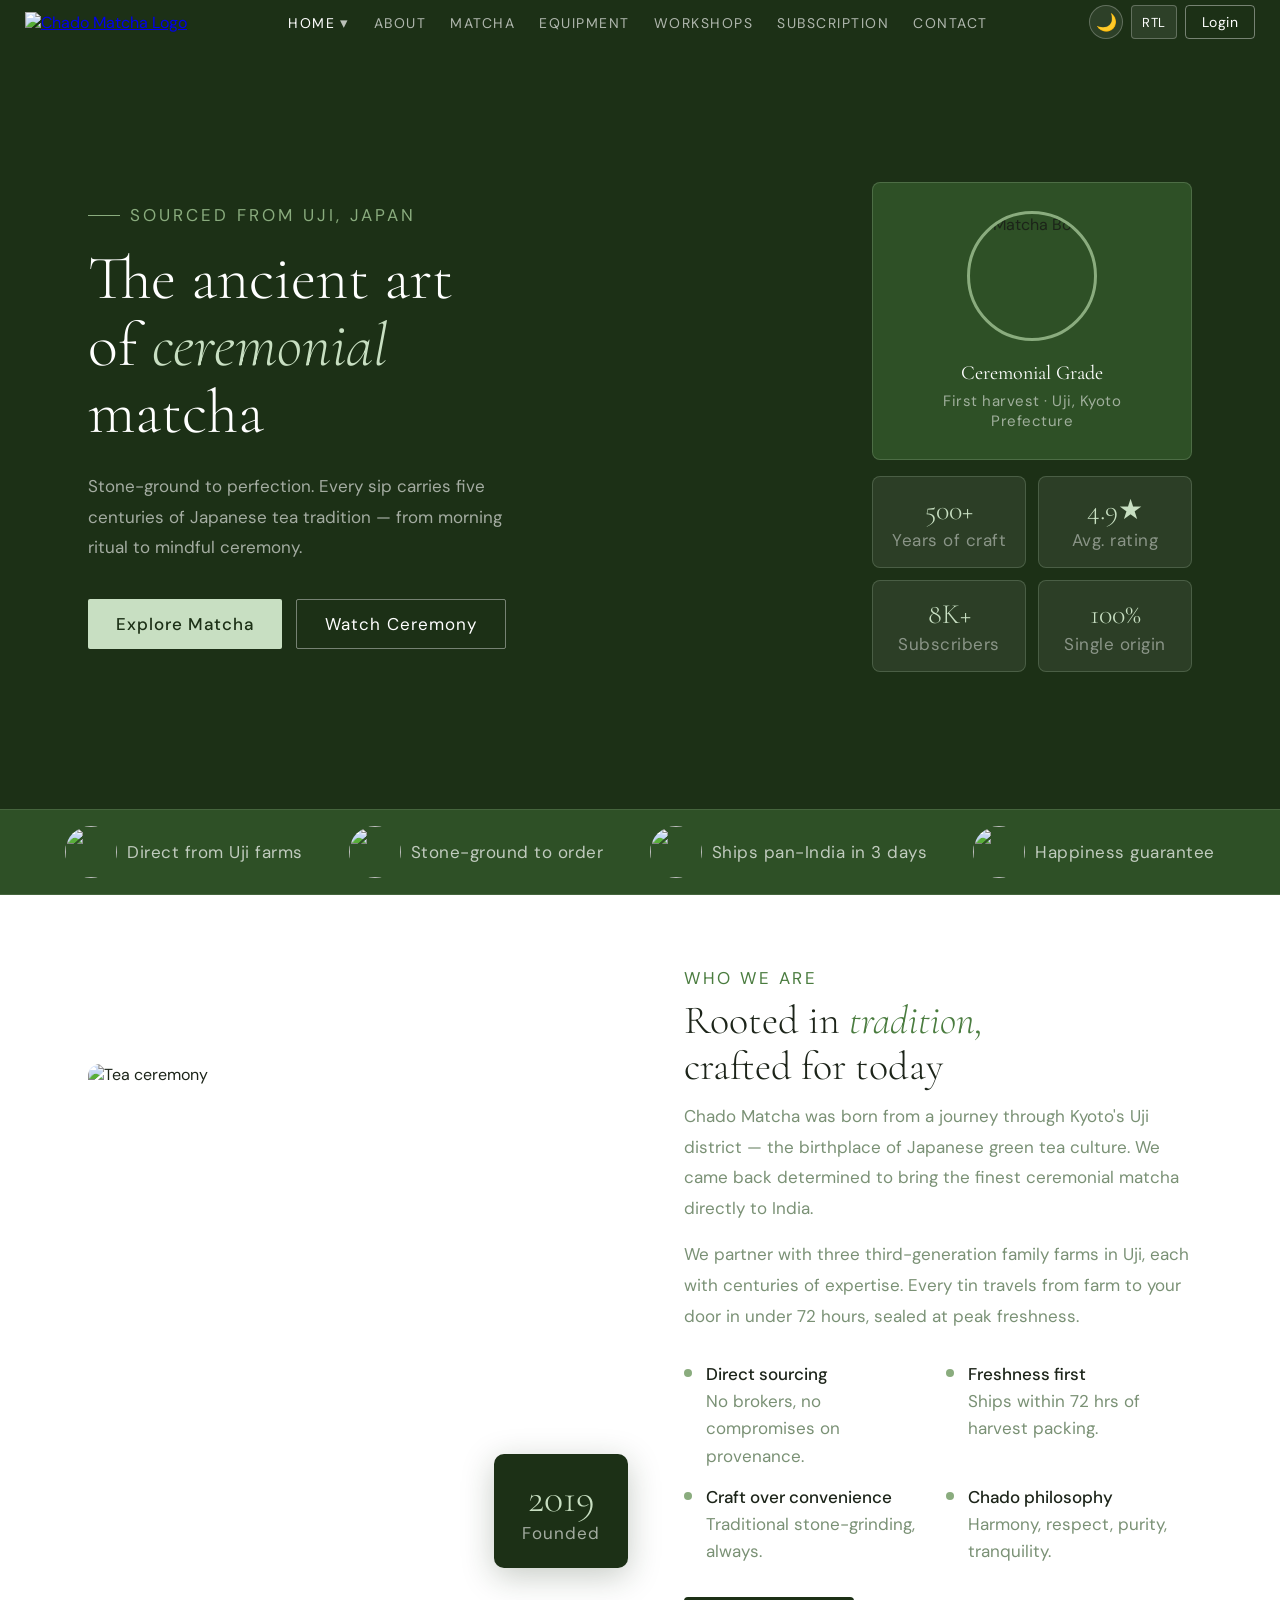
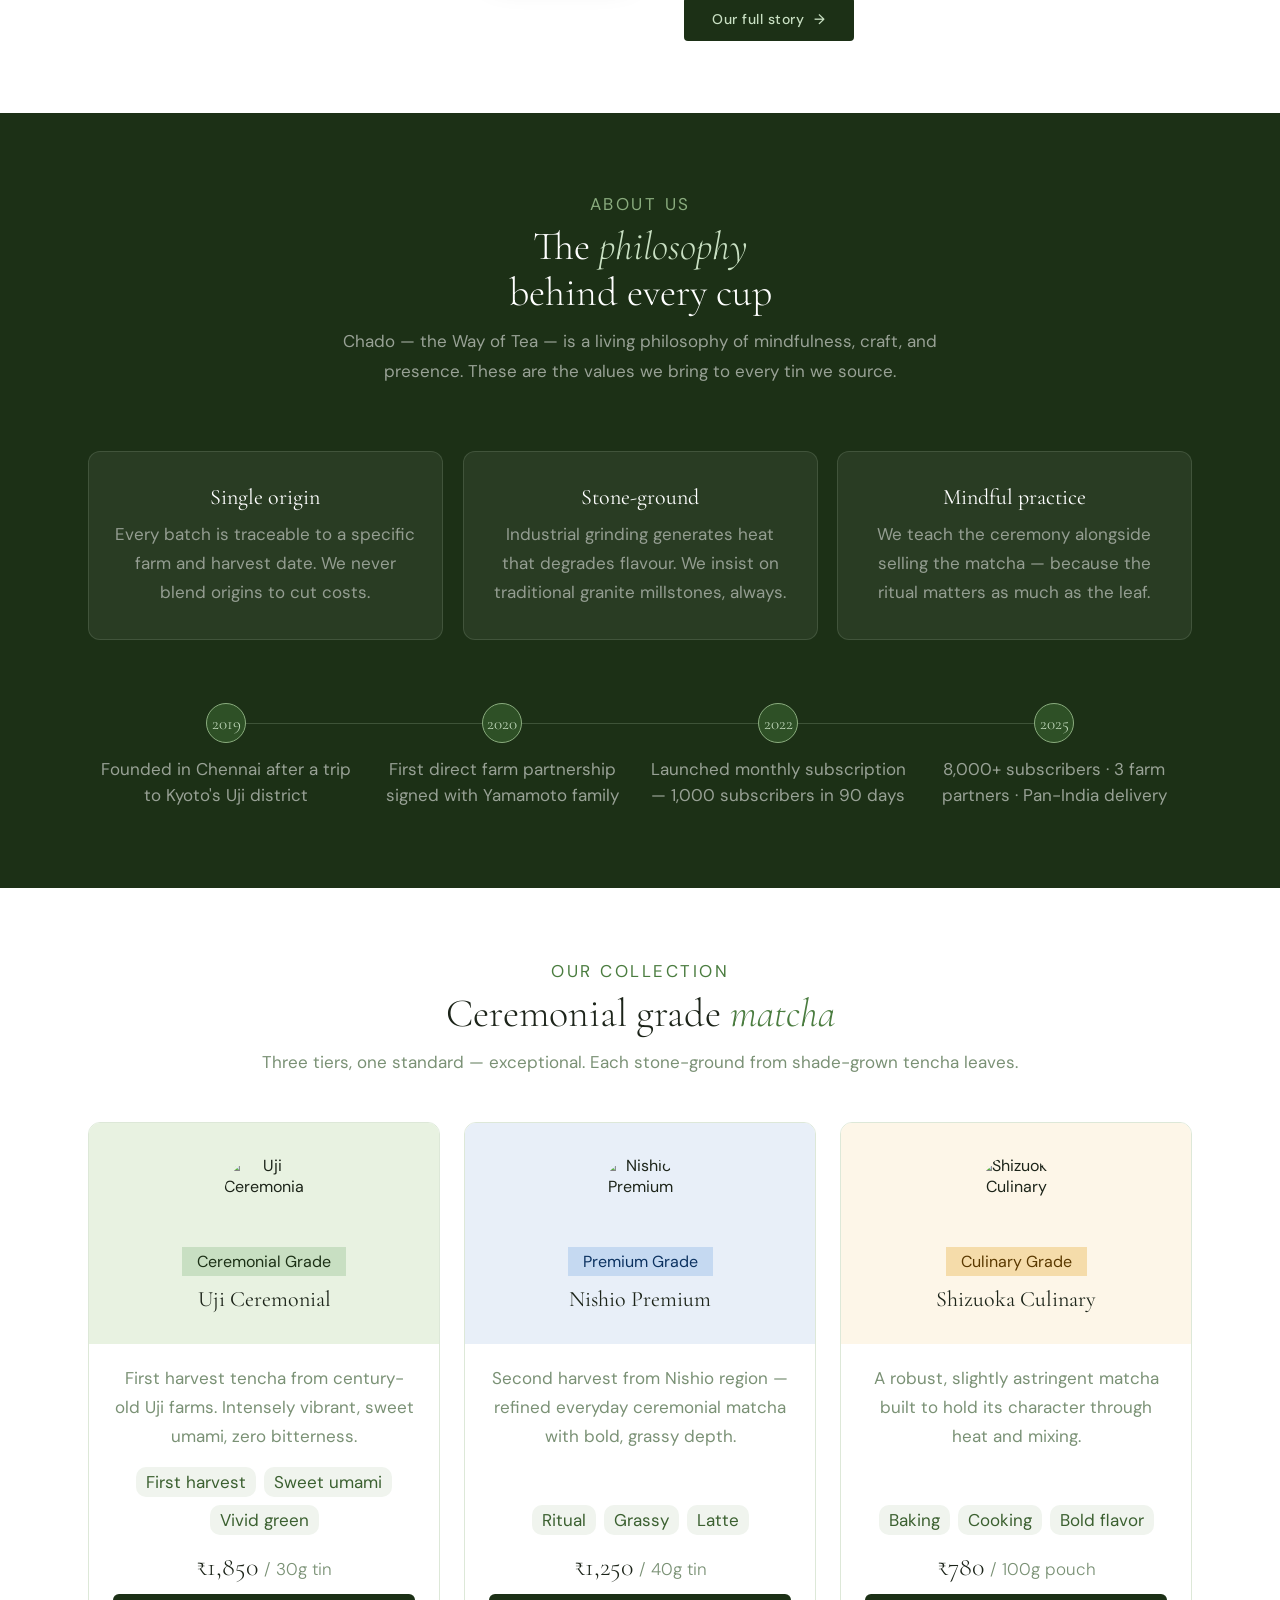
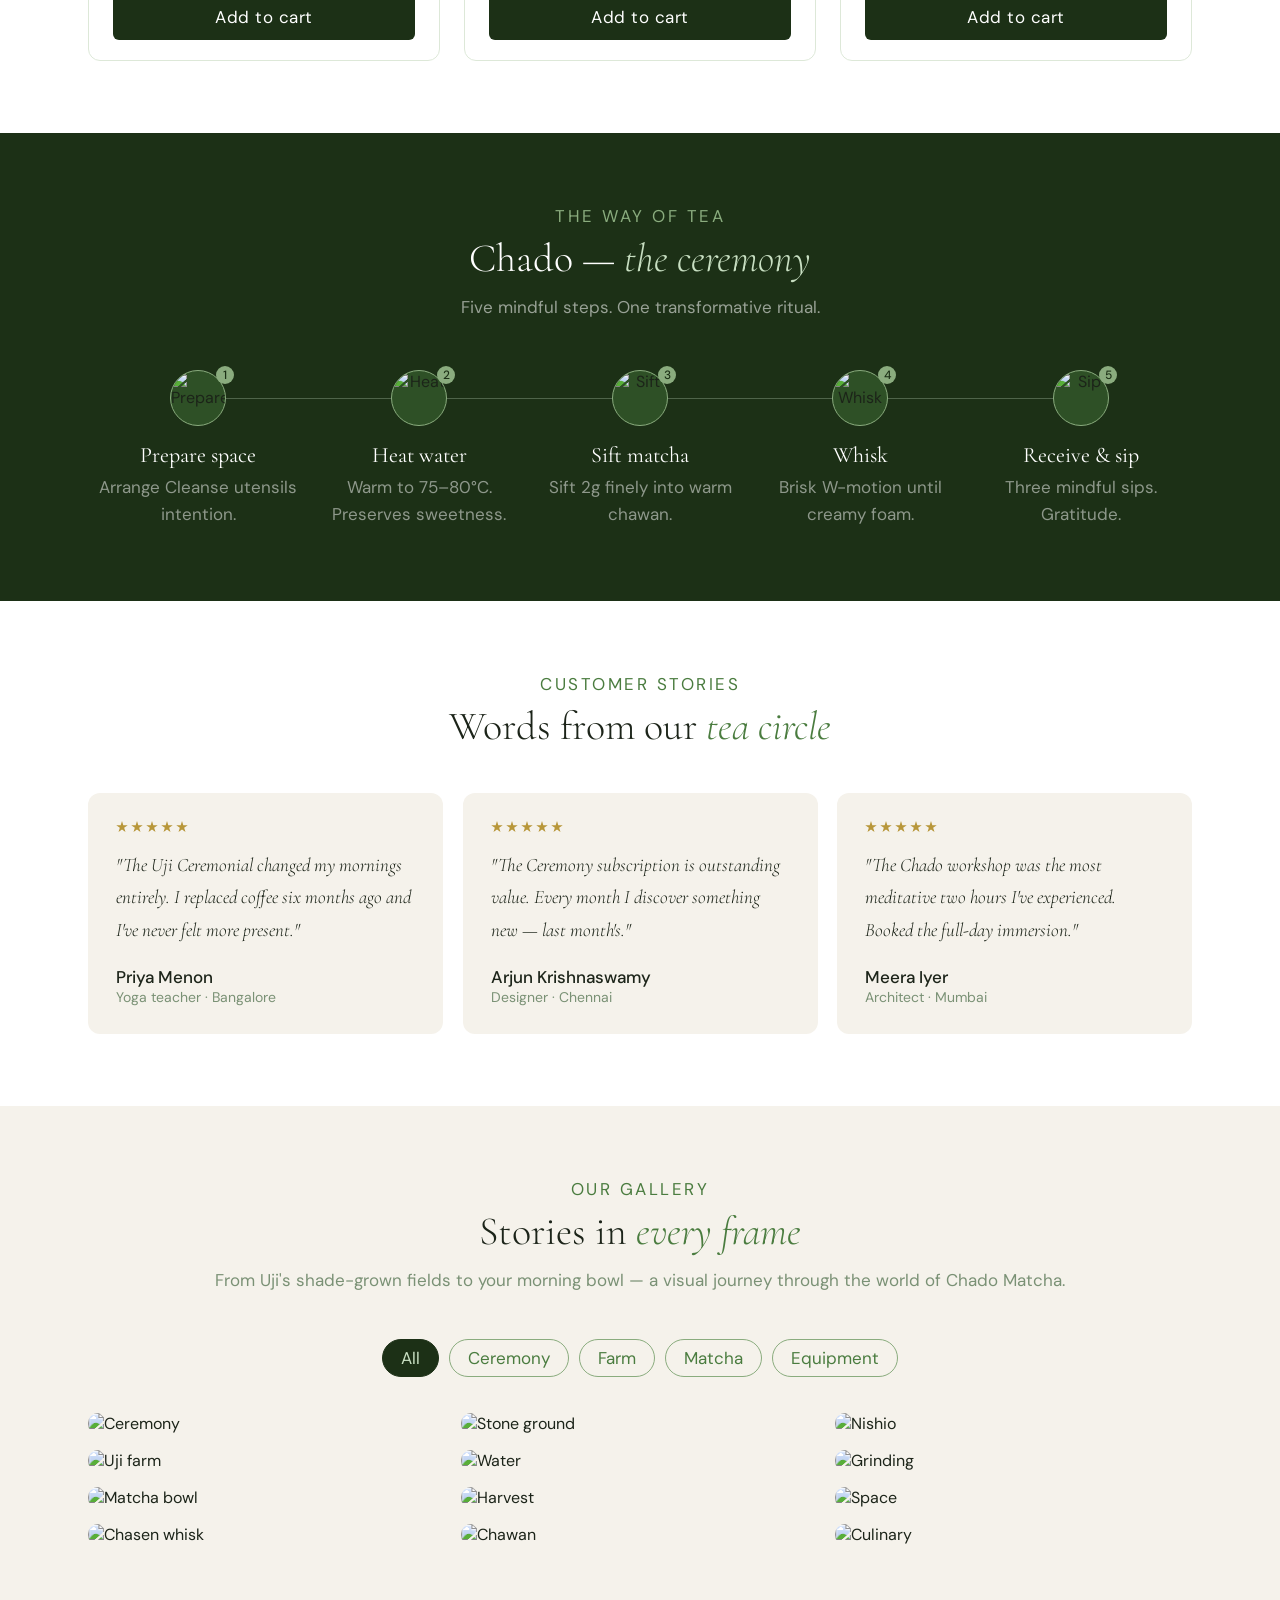
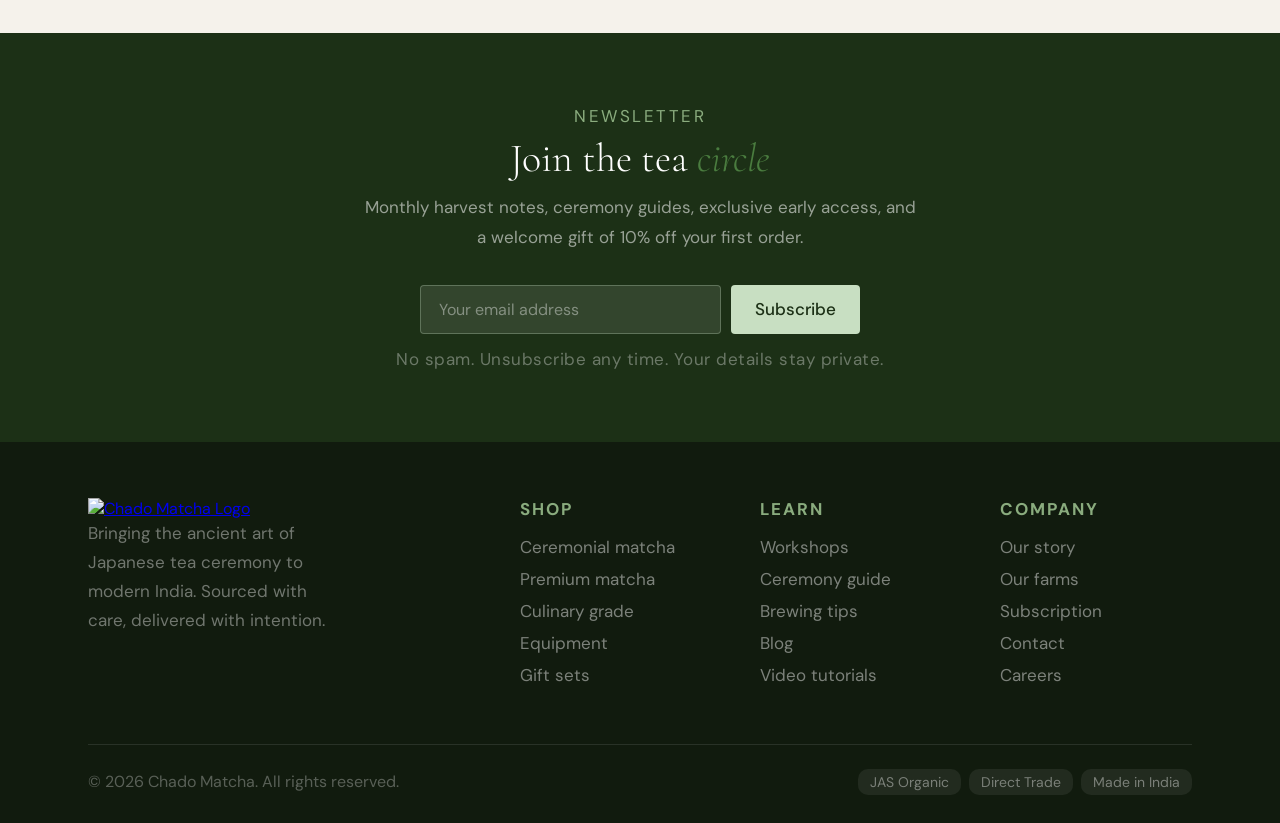
==== index.html @ 8ae1634b "Add files via upload" ====
<!DOCTYPE html>
<html lang="en" dir="ltr">
<head>
<meta charset="UTF-8"/>
<meta name="viewport" content="width=device-width, initial-scale=1.0"/>
<title>Home — Chado Matcha</title>
<link href="https://fonts.googleapis.com/css2?family=Cormorant+Garamond:ital,wght@0,300;0,400;0,600;1,300;1,400&family=DM+Sans:wght@300;400;500&display=swap" rel="stylesheet">
<script>(function(){var t=localStorage.getItem("chado-theme"),d=localStorage.getItem("chado-dir");if(t==="dark")document.documentElement.setAttribute("data-theme","dark");if(d==="rtl")document.documentElement.setAttribute("dir","rtl");})()</script>
<link rel="stylesheet" href="style.css">
<link rel="stylesheet" href="https://cdnjs.cloudflare.com/ajax/libs/bootstrap/5.3.3/css/bootstrap-grid.min.css">
<link href="https://cdn.jsdelivr.net/npm/bootstrap-icons@1.11.3/font/bootstrap-icons.css" rel="stylesheet">
</head>
<body>
<nav class="nav">
  <div class="nav-inner">
    <a href="index.html">
  <img src="images/chado-matcha-logo.png" alt="Chado Matcha Logo">
</a>
    <ul class="nav-links">
      <li class="has-dropdown"><a href="index.html" class='active'>Home</a>
        <ul class="dropdown">
          <li><a href="index.html">Home 1</a></li>
          <li><a href="home2.html">Home 2</a></li>
        </ul>
      </li>
      <li><a href="about.html" >About</a></li>
      <li><a href="matcha.html" >Matcha</a></li>
      <li><a href="equipment.html" >Equipment</a></li>
      <li><a href="workshops.html" >Workshops</a></li>
      <li><a href="subscription.html" >Subscription</a></li>
      <li><a href="contact.html" >Contact</a></li>
    </ul>
    <div class="nav-right">
      <button class="btn-theme" id="themeBtn" title="Dark mode">🌙</button>
      <button class="btn-rtl" id="rtlBtn">RTL</button>
      <button class="btn-login" id="loginBtnMobile"
  style="border-color:rgba(255,255,255,0.4);"
  onclick="window.location.href='login.html'">
  Login
</button>
      <button class="nav-hamburger" id="hamburgerBtn" aria-label="Menu">
        <span></span><span></span><span></span>
      </button>
    </div>
  </div>
  <div class="nav-mobile-menu" id="mobileMenu">
    <div class="mobile-parent" id="mobileHomeToggle">
      <a href="index.html" style="flex:1;">Home</a>
      <span class="mobile-arrow" id="mobileHomeArrow">▾</span>
    </div>
    <div class="mobile-dropdown" id="mobileHomeDropdown">
      <a href="index.html">Home 1</a>
      <a href="home2.html">Home 2</a>
    </div>
    <a href="about.html">About Us</a>
    <a href="matcha.html">Matcha</a>
    <a href="equipment.html">Equipment</a>
    <a href="workshops.html">Workshops</a>
    <a href="subscription.html">Subscription</a>
    <a href="contact.html">Contact Us</a>
    <div class="nav-mobile-btns">
      <button class="btn-theme" id="themeBtnMobile" style="width:38px;height:38px;font-size:16px;">🌙</button>
      <button class="btn-rtl" id="rtlBtnMobile">RTL</button>
      <button class="btn-login" id="loginBtnMobile"
  style="border-color:rgba(255,255,255,0.4);"
  onclick="window.location.href='login.html'">
  Login
</button>
    </div>
  </div>
</nav>
<section class="hero-bg">
  <div class="hero-inner">
    <div class="hero-left">
      <div class="hero-eyebrow">Sourced from Uji, Japan</div>
      <h1 class="hero-h1">The ancient art<br/>of <em>ceremonial</em><br/>matcha</h1>
      <p class="hero-p">Stone-ground to perfection. Every sip carries five centuries of Japanese tea tradition — from morning ritual to mindful ceremony.</p>
      <div class="hero-btns">
        <button class="btn-hero-primary">Explore Matcha</button>
        <button class="btn-hero-outline">Watch Ceremony</button>
      </div>
    </div>
    <div class="hero-right">
      <div class="hero-card-main">
        <img src="images/work16.webp" alt="Matcha Bowl" style="width:130px;height:130px;border-radius:50%;object-fit:cover;margin:0 auto 20px;border:3px solid #8aac7e;display:block;">
        <h3 style="font-family:'Cormorant Garamond',serif;font-size:20px;font-weight:400;color:#fff;margin-bottom:6px;">Ceremonial Grade</h3>
        <p style="font-size:15px;color:rgba(255,255,255,0.55);letter-spacing:0.5px;">First harvest · Uji, Kyoto Prefecture</p>
      </div>
      <div class="hero-stats">
        <div class="stat-pill"><div class="stat-num">500+</div><div class="stat-lbl">Years of craft</div></div>
        <div class="stat-pill"><div class="stat-num">4.9★</div><div class="stat-lbl">Avg. rating</div></div>
        <div class="stat-pill"><div class="stat-num">8K+</div><div class="stat-lbl">Subscribers</div></div>
        <div class="stat-pill"><div class="stat-num">100%</div><div class="stat-lbl">Single origin</div></div>
      </div>
    </div>
  </div>
</section>
<div class="trust-bar">
  <div class="trust-bar-inner">
    <div class="trust-item"><div class="trust-icon"><img src="images/product-1.jpg" alt=""/></div>Direct from Uji farms</div>
    <div class="trust-item"><div class="trust-icon"><img src="images/product-2.jpg" alt=""/></div>Stone-ground to order</div>
    <div class="trust-item"><div class="trust-icon"><img src="images/product-3.jpg" alt=""/></div>Ships pan-India in 3 days</div>
    <div class="trust-item"><div class="trust-icon"><img src="images/product-4.jpg" alt=""/></div>Happiness guarantee</div>
  </div>
</div>
<section class="sec who-bg">
  <div class="sec-inner">
    <div class="who-grid">
      <div class="who-img-wrap">
        <img class="who-img-main" src="images/sub1.webp" alt="Tea ceremony">
        <div class="who-img-badge">
          <div class="who-badge-num">2019</div>
          <div class="who-badge-lbl">Founded</div>
        </div>
      </div>
      <div class="who-content">
        <div class="sec-label">Who We Are</div>
        <div class="sec-title">Rooted in <em>tradition,</em><br/>crafted for today</div>
        <p class="who-desc">Chado Matcha was born from a journey through Kyoto's Uji district — the birthplace of Japanese green tea culture. We came back determined to bring the finest ceremonial matcha directly to India.</p>
        <p class="who-desc">We partner with three third-generation family farms in Uji, each with centuries of expertise. Every tin travels from farm to your door in under 72 hours, sealed at peak freshness.</p>
        <div class="who-pillars">
          <div class="pillar">
            <div class="pillar-dot"></div>
            <div><div class="pillar-title">Direct sourcing</div><div class="pillar-text">No brokers, no compromises on provenance.</div></div>
          </div>
          <div class="pillar">
            <div class="pillar-dot"></div>
            <div><div class="pillar-title">Freshness first</div><div class="pillar-text">Ships within 72 hrs of harvest packing.</div></div>
          </div>
          <div class="pillar">
            <div class="pillar-dot"></div>
            <div><div class="pillar-title">Craft over convenience</div><div class="pillar-text">Traditional stone-grinding, always.</div></div>
          </div>
          <div class="pillar">
            <div class="pillar-dot"></div>
            <div><div class="pillar-title">Chado philosophy</div><div class="pillar-text">Harmony, respect, purity, tranquility.</div></div>
          </div>
        </div>
        <a href="about.html" class="who-cta">Our full story <span>→</span></a>
      </div>
    </div>
  </div>
</section>

<!-- ── ABOUT US ── -->
<section class="about-us-bg">
  <div class="sec-inner">
    <div class="about-us-top anim-fade anim">
      <div class="sec-label">About Us</div>
      <div class="sec-title">The <em>philosophy</em><br/>behind every cup</div>
      <p class="about-us-sub">Chado — the Way of Tea — is a living philosophy of mindfulness, craft, and presence. These are the values we bring to every tin we source.</p>
    </div>
    <div class="about-us-cards">
      <div class="about-us-card anim">
        <div class="about-us-card-title">Single origin</div>
        <p class="about-us-card-text">Every batch is traceable to a specific farm and harvest date. We never blend origins to cut costs.</p>
      </div>
      <div class="about-us-card anim">
        <div class="about-us-card-title">Stone-ground</div>
        <p class="about-us-card-text">Industrial grinding generates heat that degrades flavour. We insist on traditional granite millstones, always.</p>
      </div>
      <div class="about-us-card anim">
        <div class="about-us-card-title">Mindful practice</div>
        <p class="about-us-card-text">We teach the ceremony alongside selling the matcha — because the ritual matters as much as the leaf.</p>
      </div>
    </div>
    <div class="about-us-timeline">
      <div class="tl-line"></div>
      <div class="tl-item anim">
        <div class="tl-dot"><div class="tl-year">2019</div></div>
        <div class="tl-event">Founded in Chennai after a trip to Kyoto's Uji district</div>
      </div>
      <div class="tl-item anim">
        <div class="tl-dot"><div class="tl-year">2020</div></div>
        <div class="tl-event">First direct farm partnership signed with Yamamoto family</div>
      </div>
      <div class="tl-item anim">
        <div class="tl-dot"><div class="tl-year">2022</div></div>
        <div class="tl-event">Launched monthly subscription — 1,000 subscribers in 90 days</div>
      </div>
      <div class="tl-item anim">
        <div class="tl-dot"><div class="tl-year">2025</div></div>
        <div class="tl-event">8,000+ subscribers · 3 farm partners · Pan-India delivery</div>
      </div>
    </div>
  </div>
</section>
<section class="sec grades-bg">
  <div class="sec-inner">
    <div class="sec-header anim-fade anim"><div class="sec-label">Our Collection</div><div class="sec-title">Ceremonial grade <em>matcha</em></div><p class="sec-sub">Three tiers, one standard — exceptional. Each stone-ground from shade-grown tencha leaves.</p></div>
    <div class="grades-grid">
      <div class="grade-card anim"><div class="grade-top ceremonial"><img src="images/grade1.jpg" class="grade-icon-img" alt="Uji Ceremonial"><div class="grade-badge badge-cer">Ceremonial Grade</div><div class="grade-name">Uji Ceremonial</div></div><div class="grade-body"><p class="grade-desc">First harvest tencha from century-old Uji farms. Intensely vibrant, sweet umami, zero bitterness.</p><div class="grade-tags"><span class="tag">First harvest</span><span class="tag">Sweet umami</span><span class="tag">Vivid green</span></div><div class="grade-price">₹1,850 <span>/ 30g tin</span></div><button class="btn-add">Add to cart</button></div></div>
      <div class="grade-card anim"><div class="grade-top premium"><img src="images/grade2.jpg" class="grade-icon-img" alt="Nishio Premium"><div class="grade-badge badge-pre">Premium Grade</div><div class="grade-name">Nishio Premium</div></div><div class="grade-body"><p class="grade-desc">Second harvest from Nishio region — refined everyday ceremonial matcha with bold, grassy depth.</p><div class="grade-tags"><span class="tag">Ritual</span><span class="tag">Grassy</span><span class="tag">Latte</span></div><div class="grade-price">₹1,250 <span>/ 40g tin</span></div><button class="btn-add">Add to cart</button></div></div>
      <div class="grade-card anim"><div class="grade-top culinary"><img src="images/grade3.jpg" class="grade-icon-img" alt="Shizuoka Culinary"><div class="grade-badge badge-cul">Culinary Grade</div><div class="grade-name">Shizuoka Culinary</div></div><div class="grade-body"><p class="grade-desc">A robust, slightly astringent matcha built to hold its character through heat and mixing.</p><div class="grade-tags"><span class="tag">Baking</span><span class="tag">Cooking</span><span class="tag">Bold flavor</span></div><div class="grade-price">₹780 <span>/ 100g pouch</span></div><button class="btn-add">Add to cart</button></div></div>
    </div>
  </div>
</section>
<section class="sec ceremony-bg">
  <div class="sec-inner">
    <div class="sec-header center anim-fade anim"><div class="sec-label">The Way of Tea</div><div class="sec-title" style="color:#fff;text-align:center;">Chado — <em style="color:#c8dfc2;">the ceremony</em></div><p class="sec-sub" style="margin:0 auto;color:rgba(255,255,255,0.55);text-align:center;">Five mindful steps. One transformative ritual.</p></div>
    <div class="steps-row">
      <div class="step-connector"></div>
      <div class="step anim"><div style="position:relative;"><div class="step-circle"><img src="images/work1.webp" alt="Prepare"></div><div class="step-num-badge">1</div></div><div class="step-title">Prepare space</div><p class="step-text">Arrange Cleanse utensils intention.</p></div>
      <div class="step anim"><div style="position:relative;"><div class="step-circle"><img src="images/work13.webp" alt="Heat"></div><div class="step-num-badge">2</div></div><div class="step-title">Heat water</div><p class="step-text">Warm to 75–80°C. Preserves sweetness.</p></div>
      <div class="step anim"><div style="position:relative;"><div class="step-circle"><img src="images/work14.webp" alt="Sift"></div><div class="step-num-badge">3</div></div><div class="step-title">Sift matcha</div><p class="step-text">Sift 2g finely into warm chawan.</p></div>
      <div class="step anim"><div style="position:relative;"><div class="step-circle"><img src="images/work15.webp" alt="Whisk"></div><div class="step-num-badge">4</div></div><div class="step-title">Whisk</div><p class="step-text">Brisk W-motion until creamy foam.</p></div>
      <div class="step anim"><div style="position:relative;"><div class="step-circle"><img src="images/work16.webp" alt="Sip"></div><div class="step-num-badge">5</div></div><div class="step-title">Receive &amp; sip</div><p class="step-text">Three mindful sips. Gratitude.</p></div>
    </div>
  </div>
</section>
<section class="sec testimonials-bg">
  <div class="sec-inner">
    <div class="sec-header center anim-fade anim"><div class="sec-label">Customer Stories</div><div class="sec-title" style="text-align:center;">Words from our <em>tea circle</em></div></div>
    <div class="testi-grid">
      <div class="testi-card anim"><div class="testi-stars"><div class="star"></div><div class="star"></div><div class="star"></div><div class="star"></div><div class="star"></div></div><p class="testi-text">"The Uji Ceremonial changed my mornings entirely. I replaced coffee six months ago and I've never felt more present."</p><div class="testi-author"><div><div class="testi-name">Priya Menon</div><div class="testi-loc">Yoga teacher · Bangalore</div></div></div></div>
      <div class="testi-card anim"><div class="testi-stars"><div class="star"></div><div class="star"></div><div class="star"></div><div class="star"></div><div class="star"></div></div><p class="testi-text">"The Ceremony subscription is outstanding value. Every month I discover something new — last month's."</p><div class="testi-author"><div><div class="testi-name">Arjun Krishnaswamy</div><div class="testi-loc">Designer · Chennai</div></div></div></div>
      <div class="testi-card anim"><div class="testi-stars"><div class="star"></div><div class="star"></div><div class="star"></div><div class="star"></div><div class="star"></div></div><p class="testi-text">"The Chado workshop was the most meditative two hours I've experienced. Booked the full-day immersion."</p><div class="testi-author"><div><div class="testi-name">Meera Iyer</div><div class="testi-loc">Architect · Mumbai</div></div></div></div>
    </div>
  </div>
</section>
<section class="gallery-section sec">
  <div class="sec-inner">
    <div class="sec-header anim-fade anim">
      <div class="sec-label">Our Gallery</div>
      <div class="sec-title">Stories in <em>every frame</em></div>
      <p class="sec-sub">From Uji's shade-grown fields to your morning bowl — a visual journey through the world of Chado Matcha.</p>
    </div>
    <div class="g-filter">
      <button class="g-btn active" data-filter="all">All</button>
      <button class="g-btn" data-filter="ceremony">Ceremony</button>
      <button class="g-btn" data-filter="farm">Farm</button>
      <button class="g-btn" data-filter="matcha">Matcha</button>
      <button class="g-btn" data-filter="equipment">Equipment</button>
    </div>
    <div class="masonry" id="masonryGrid">
      <div class="masonry-item anim" data-cat="ceremony" data-title="Morning ritual in Kyoto">
        <img src="images/grade2.jpg" alt="Ceremony">
        <div class="masonry-overlay"><div class="overlay-text"><div class="overlay-cat">Ceremony</div><div class="overlay-title">Morning ritual in Kyoto</div></div></div>
      </div>
      <div class="masonry-item anim" data-cat="farm" data-title="Shade-grown fields, Uji">
        <img src="images/grade1.jpg" alt="Uji farm">
        <div class="masonry-overlay"><div class="overlay-text"><div class="overlay-cat">Farm</div><div class="overlay-title">Shade-grown fields, Uji</div></div></div>
      </div>
      <div class="masonry-item anim" data-cat="matcha" data-title="First harvest ceremonial bowl">
        <img src="images/gallery1.webp" alt="Matcha bowl">
        <div class="masonry-overlay"><div class="overlay-text"><div class="overlay-cat">Matcha</div><div class="overlay-title">First harvest ceremonial bowl</div></div></div>
      </div>
      <div class="masonry-item anim" data-cat="equipment" data-title="100-prong chasen whisk">
        <img src="images/gallery20.webp" alt="Chasen whisk">
        <div class="masonry-overlay"><div class="overlay-text"><div class="overlay-cat">Equipment</div><div class="overlay-title">100-prong chasen whisk</div></div></div>
      </div>
      <div class="masonry-item anim" data-cat="matcha" data-title="Stone-ground tencha leaves">
        <img src="images/gallery19.webp" alt="Stone ground">
        <div class="masonry-overlay"><div class="overlay-text"><div class="overlay-cat">Matcha</div><div class="overlay-title">Stone-ground tencha leaves</div></div></div>
      </div>
      <div class="masonry-item anim" data-cat="ceremony" data-title="The act of preparing water">
        <img src="images/gallery18.webp" alt="Water">
        <div class="masonry-overlay"><div class="overlay-text"><div class="overlay-cat">Ceremony</div><div class="overlay-title">The act of preparing water</div></div></div>
      </div>
      <div class="masonry-item anim" data-cat="farm" data-title="Tea harvest, spring 2025">
        <img src="images/gallery17.webp" alt="Harvest">
        <div class="masonry-overlay"><div class="overlay-text"><div class="overlay-cat">Farm</div><div class="overlay-title">Tea harvest, spring 2025</div></div></div>
      </div>
      <div class="masonry-item anim" data-cat="equipment" data-title="Shigaraki chawan bowl">
        <img src="images/gallery16.webp" alt="Chawan">
        <div class="masonry-overlay"><div class="overlay-text"><div class="overlay-cat">Equipment</div><div class="overlay-title">Shigaraki chawan bowl</div></div></div>
      </div>
      <div class="masonry-item anim" data-cat="matcha" data-title="Nishio premium grade">
        <img src="images/gallery15.webp" alt="Nishio">
        <div class="masonry-overlay"><div class="overlay-text"><div class="overlay-cat">Matcha</div><div class="overlay-title">Nishio premium grade</div></div></div>
      </div>
      <div class="masonry-item anim" data-cat="farm" data-title="Stone grinding the harvest">
        <img src="images/gallery14.webp" alt="Grinding">
        <div class="masonry-overlay"><div class="overlay-text"><div class="overlay-cat">Farm</div><div class="overlay-title">Stone grinding the harvest</div></div></div>
      </div>
      <div class="masonry-item anim" data-cat="ceremony" data-title="Preparing the space">
        <img src="images/gallery13.webp" alt="Space">
        <div class="masonry-overlay"><div class="overlay-text"><div class="overlay-cat">Ceremony</div><div class="overlay-title">Preparing the space</div></div></div>
      </div>
      <div class="masonry-item anim" data-cat="matcha" data-title="Culinary grade for baking">
        <img src="images/gallery12.webp" alt="Culinary">
        <div class="masonry-overlay"><div class="overlay-text"><div class="overlay-cat">Matcha</div><div class="overlay-title">Culinary grade for baking</div></div></div>
      </div>
    </div>
  </div>
</section>

<!-- Lightbox -->
<div class="lightbox" id="lightbox">
  <div class="lb-inner">
    <button class="lb-nav lb-prev" id="lbPrev">&#8592;</button>
    <img class="lb-img" id="lbImg" src="" alt="">
    <div class="lb-info">
      <div><div class="lb-cat" id="lbCat"></div><div class="lb-title" id="lbTitle"></div></div>
      <button class="lb-close" id="lbClose">&#10005;</button>
    </div>
    <button class="lb-nav lb-next" id="lbNext">&#8594;</button>
  </div>
</div>
<section class="sec newsletter-bg">
  <div class="sec-inner">
    <div class="newsletter-inner">
      <div class="sec-label" style="text-align:center;">Newsletter</div>
      <div class="sec-title" style="text-align:center;">Join the tea <em>circle</em></div>
      <p class="sec-sub">Monthly harvest notes, ceremony guides, exclusive early access, and a welcome gift of 10% off your first order.</p>
      <div class="email-row">
        <input class="email-input" type="email" placeholder="Your email address"/>
        <button class="btn-newsletter">Subscribe</button>
      </div>
      <div class="newsletter-note">No spam. Unsubscribe any time. Your details stay private.</div>
    </div>
  </div>
</section>
<footer class="footer">
  <div class="footer-inner">
    <div class="footer-top">
      <div>
        <a href="index.html">
  <img src="images/chado-matcha-logo.png" alt="Chado Matcha Logo">
</a>
        <p class="footer-tagline">Bringing the ancient art of Japanese tea ceremony to modern India. Sourced with care, delivered with intention.</p>
      </div>
      <div class="footer-col"><h4>Shop</h4><ul>
        <li><a href="matcha.html">Ceremonial matcha</a></li>
        <li><a href="matcha.html">Premium matcha</a></li>
        <li><a href="matcha.html">Culinary grade</a></li>
        <li><a href="equipment.html">Equipment</a></li>
        <li><a href="matcha.html">Gift sets</a></li>
      </ul></div>
      <div class="footer-col"><h4>Learn</h4><ul>
        <li><a href="workshops.html">Workshops</a></li>
        <li><a href="about.html">Ceremony guide</a></li>
        <li><a href="blog.html">Brewing tips</a></li>
        <li><a href="blog.html">Blog</a></li>
        <li><a href="blog.html">Video tutorials</a></li>
      </ul></div>
      <div class="footer-col"><h4>Company</h4><ul>
        <li><a href="about.html">Our story</a></li>
        <li><a href="about.html">Our farms</a></li>
        <li><a href="subscription.html">Subscription</a></li>
        <li><a href="contact.html">Contact</a></li>
        <li><a href="about.html">Careers</a></li>
      </ul></div>
    </div>
    <div class="footer-bottom">
      <div class="footer-copy">© 2026 Chado Matcha. All rights reserved.</div>
      <div class="footer-badges"><span class="fbadge">JAS Organic</span><span class="fbadge">Direct Trade</span><span class="fbadge">Made in India</span></div>
    </div>
  </div>
</footer>
<a href="#" class="back-to-top">
  <i class="bi bi-arrow-up"></i>
</a>
<script src="main.js"></script>
</body>
</html>
---- style.css ----
/* ============================================================
   CHADO MATCHA — style.css
   ============================================================ */

*{margin:0;padding:0;box-sizing:border-box;}
:root{
  --green-deep:#1c3016;--green-mid:#2e5026;--green-light:#4a7c3f;
  --sage:#8aac7e;--sage-pale:#c8dfc2;--cream:#f5f2eb;--gold:#b8973a;
  --text-dark:#1c2419;--text-mid:#4a5e45;--text-muted:#7a9175;
  --bg-main:#f5f2eb;--bg-card:#fff;--border-col:#dde8d8;
}
html[data-theme="dark"]{
  --bg-main:#000000;--bg-card:#111111;--border-col:#222222;
  --text-dark:#ffffff;--text-mid:#c8dfc2;--text-muted:#8aac7e;
  --cream:#000000;--green-deep:#0a1208;--green-mid:#0f1e0b;
}
html[data-theme="dark"] body{background:#000000!important;color:#ffffff!important;}
html[data-theme="dark"] .grade-top.ceremonial{background:#0c1a09;}
html[data-theme="dark"] .grade-top.premium{background:#090d18;}
html[data-theme="dark"] .grade-top.culinary{background:#181205;}
html[data-theme="dark"] .tag{background:#0c1f09;color:#8aac7e;}
html[data-theme="dark"] .btn-sub-featured,
html[data-theme="dark"] .btn-hero-primary,
html[data-theme="dark"] .btn-newsletter,
html[data-theme="dark"] .nav-shop{color:#1c3016!important;}
html[data-theme="dark"] .testi-card,
html[data-theme="dark"] .sub-card:not(.featured),
html[data-theme="dark"] .faq-item,
html[data-theme="dark"] .equip-card,
html[data-theme="dark"] .blog-card,
html[data-theme="dark"] .mvv-card,
html[data-theme="dark"] .team-card-new,
html[data-theme="dark"] .contact-form,
html[data-theme="dark"] .module-card,
html[data-theme="dark"] .plan-card,
html[data-theme="dark"] .map-info-card,
html[data-theme="dark"] .value-item,
html[data-theme="dark"] .flavour-card,
html[data-theme="dark"] .how-step,
html[data-theme="dark"] .qb-card,
html[data-theme="dark"] .workshop-card,
html[data-theme="dark"] .grade-body,
html[data-theme="dark"] .who-bg,
html[data-theme="dark"] .about-ws-card{background:#111111!important;}
html[data-theme="dark"] .form-group input,
html[data-theme="dark"] .form-group textarea,
html[data-theme="dark"] .form-group select{background:#111111;color:#ffffff;border-color:#333;}
html[data-theme="dark"] .ws-date{background:#0a1f0a;color:#8aac7e;}
html[data-theme="dark"] .science-card{background:rgba(255,255,255,0.04);}
html[data-theme="dark"] .grade-top{filter:brightness(0.7);}
body{font-family:'DM Sans',sans-serif;color:var(--text-dark);background:var(--bg-main);transition:background 0.3s,color 0.3s;}

/* ── NAV ── */
.nav{background:#1c3016;position:sticky;top:0;z-index:100;}
.nav-inner{display:flex;align-items:center;justify-content:space-between;padding:14px 48px;gap:16px;}
.nav-logo{font-family:'Cormorant Garamond',serif;font-size:22px;font-weight:300;color:#fff;letter-spacing:3px;text-transform:uppercase;white-space:nowrap;text-decoration:none;}
.nav-logo span{font-style:italic;color:#c8dfc2;}
.nav-links{display:flex;gap:24px;list-style:none;}
.nav-links li a{text-decoration:none;font-size:14px;color:rgba(255,255,255,0.65);letter-spacing:1.5px;text-transform:uppercase;font-weight:400;transition:color 0.2s;}
.nav-links li a:hover,.nav-links li a.active{color:#fff;}

/* Dropdown */
.nav-links li{position:relative;}
.nav-links li.has-dropdown>a::after{content:'▾';font-size:15px;margin-left:5px;opacity:0.7;}
.dropdown{display:block;position:absolute;top:calc(100% + 10px);left:0;background:#142610;border:0.5px solid rgba(200,223,194,0.15);border-radius:6px;min-width:160px;padding:8px 0;z-index:200;box-shadow:0 8px 24px rgba(0,0,0,0.3);}
.dropdown li{list-style:none;}
.dropdown li a{display:block;padding:9px 18px;font-size:17px;color:rgba(255,255,255,0.65);letter-spacing:0.5px;text-transform:none;white-space:nowrap;text-decoration:none;transition:color 0.2s,background 0.2s;}
.dropdown li a:hover{color:#fff;background:rgba(255,255,255,0.07);}
.nav-links li.has-dropdown .dropdown{opacity:0;pointer-events:none;transform:translateY(8px);transition:opacity 0.22s ease,transform 0.22s ease;}
.nav-links li.has-dropdown .dropdown.open{display:block;opacity:1;pointer-events:auto;transform:translateY(0);}

/* Mobile dropdown */
.mobile-dropdown{display:none;flex-direction:column;padding-left:16px;border-left:1.5px solid rgba(200,223,194,0.2);margin-top:4px;}
.mobile-dropdown.open{display:flex;}
.mobile-dropdown a{font-size:17px!important;letter-spacing:0.5px!important;text-transform:none!important;padding:6px 0!important;border-bottom:none!important;color:rgba(255,255,255,0.55)!important;}
.mobile-dropdown a:hover{color:#fff!important;}
.mobile-parent{display:flex;align-items:center;justify-content:space-between;cursor:pointer;}
.mobile-arrow{font-size:11px;color:rgba(255,255,255,0.5);transition:transform 0.2s;}
.mobile-arrow.open{transform:rotate(180deg);}

/* Nav right buttons */
.nav-right{display:flex;align-items:center;gap:8px;flex-shrink:0;}
.btn-theme{background:rgba(255,255,255,0.08);border:0.5px solid rgba(255,255,255,0.25);color:#fff;width:34px;height:34px;border-radius:50%;font-size:17px;cursor:pointer;display:flex;align-items:center;justify-content:center;transition:background 0.2s;}
.btn-theme:hover{background:rgba(255,255,255,0.18);}
.btn-rtl{background:rgba(255,255,255,0.08);border:0.5px solid rgba(255,255,255,0.25);color:#fff;padding:0 10px;height:34px;border-radius:4px;font-size:13px;letter-spacing:0.5px;cursor:pointer;font-family:'DM Sans',sans-serif;white-space:nowrap;transition:background 0.2s;}
.btn-rtl:hover{background:rgba(255,255,255,0.18);}
.btn-login{background:transparent;border:0.5px solid rgba(255,255,255,0.4);color:#fff;padding:0 16px;height:34px;border-radius:4px;font-size:14px;letter-spacing:0.5px;cursor:pointer;font-family:'DM Sans',sans-serif;white-space:nowrap;transition:background 0.2s;}
.btn-login:hover{background:rgba(255,255,255,0.1);}

/* Hamburger */
.nav-hamburger{display:none;background:none;border:none;cursor:pointer;flex-direction:column;gap:5px;padding:4px;}
.nav-hamburger span{display:block;width:22px;height:2px;background:#fff;border-radius:2px;}
.nav-mobile-menu{display:none;background:#1c3016;padding:16px 24px;flex-direction:column;gap:12px;}
.nav-mobile-menu.open{display:flex;}
.nav-mobile-menu a{color:rgba(255,255,255,0.75);text-decoration:none;font-size:15px;letter-spacing:1px;text-transform:uppercase;padding:8px 0;border-bottom:0.5px solid rgba(255,255,255,0.1);}
.nav-mobile-btns{display:flex;gap:8px;padding-top:8px;flex-wrap:wrap;}

/* ── HERO ── */
.hero-bg{position:relative;width:100%;background:#1c3016;}
.hero-bg::before{content:'';position:absolute;inset:0;background:url('images/hero-bg.jpg') center/cover no-repeat;opacity:0.18;z-index:0;}
.hero-inner{position:relative;z-index:1;display:grid;grid-template-columns:1fr 1fr;align-items:center;padding:72px 48px;max-width:1200px;margin:0 auto;min-height:85vh;gap:40px;}
.hero-left{padding-right:24px;}
.hero-eyebrow{font-size:17px;letter-spacing:3px;text-transform:uppercase;color:#8aac7e;margin-bottom:20px;display:flex;align-items:center;gap:10px;animation:heroBadge 0.6s cubic-bezier(0.22,1,0.36,1) 0.1s both;}
.hero-eyebrow::before{content:'';display:inline-block;width:32px;height:0.5px;background:#8aac7e;}
.hero-h1{font-family:'Cormorant Garamond',serif;font-size:62px;font-weight:300;color:#fff;line-height:1.08;margin-bottom:24px;animation:heroTitle 0.8s cubic-bezier(0.22,1,0.36,1) 0.25s both;}
.hero-h1 em{font-style:italic;color:#c8dfc2;}
.hero-p{font-size:17px;color:rgba(255,255,255,0.6);line-height:1.8;max-width:420px;margin-bottom:36px;animation:heroFade 0.7s ease 0.5s both;}
.hero-btns{display:flex;gap:14px;flex-wrap:wrap;animation:heroFade 0.7s ease 0.65s both;}
.btn-hero-primary{background:#c8dfc2;color:#1c3016;padding:13px 28px;border:none;font-size:17px;font-weight:500;letter-spacing:1px;cursor:pointer;border-radius:2px;font-family:'DM Sans',sans-serif;transition:background 0.25s,color 0.25s,transform 0.2s,box-shadow 0.25s;}
.btn-hero-primary:hover{background:#1c3016;color:#c8dfc2;transform:translateY(-2px);box-shadow:0 6px 20px rgba(28,48,22,0.35);}
.btn-hero-outline{background:transparent;color:#fff;padding:13px 28px;border:0.5px solid rgba(255,255,255,0.4);font-size:17px;letter-spacing:1px;cursor:pointer;border-radius:2px;font-family:'DM Sans',sans-serif;transition:background 0.25s,color 0.25s,border-color 0.25s,transform 0.2s;}
.btn-hero-outline:hover{background:#c8dfc2;color:#1c3016;border-color:#c8dfc2;transform:translateY(-2px);}
.hero-right{display:flex;flex-direction:column;gap:16px;align-items:flex-end;}
.hero-card-main{background:#2e5026;border:0.5px solid rgba(200,223,194,0.2);border-radius:8px;padding:28px;width:100%;max-width:320px;text-align:center;animation:heroCard 0.8s cubic-bezier(0.22,1,0.36,1) 0.4s both;}
.hero-stats{display:grid;grid-template-columns:1fr 1fr;gap:12px;width:100%;max-width:320px;animation:heroFade 0.7s ease 0.6s both;}
.stat-pill{background:rgba(255,255,255,0.07);border:0.5px solid rgba(200,223,194,0.2);border-radius:8px;padding:16px;text-align:center;}
.stat-num{font-family:'Cormorant Garamond',serif;font-size:28px;color:#c8dfc2;font-weight:300;}
.stat-lbl{font-size:17px;color:rgba(255,255,255,0.45);letter-spacing:0.5px;margin-top:2px;}

/* ── PAGE HERO (inner pages) ── */
.page-hero{position:relative;background:#1c3016;padding:80px 48px 72px;text-align:center;}
.page-hero::before{content:'';position:absolute;inset:0;opacity:0.15;z-index:0;background-size:cover;background-position:center;}
.page-hero-inner{position:relative;z-index:1;max-width:700px;margin:0 auto;}
.page-hero .hero-eyebrow{justify-content:center;}
.page-hero .hero-h1{font-size:52px;}
.page-hero .hero-p{margin:0 auto;}

/* ── TRUST BAR ── */
.trust-bar{background:#2e5026;border-top:0.5px solid rgba(200,223,194,0.15);border-bottom:0.5px solid rgba(200,223,194,0.15);width:100%;}
.trust-bar-inner{display:flex;align-items:center;justify-content:space-around;padding:16px 48px;margin:0 auto;flex-wrap:wrap;gap:12px;}
.trust-item{display:flex;align-items:center;gap:10px;color:rgba(255,255,255,0.7);font-size:17px;letter-spacing:0.5px;}
.trust-icon{width:52px;height:52px;border-radius:50%;overflow:hidden;flex-shrink:0;}
.trust-icon img{width:100%;height:100%;object-fit:cover;}

/* ── SECTION COMMONS ── */
.sec{padding:72px 0;width:100%;}
.sec-inner{max-width:1200px;margin:0 auto;padding:0 48px;}
.sec-label{font-size:17px;letter-spacing:2.5px;text-transform:uppercase;color:var(--green-light);margin-bottom:8px;}
.sec-title{font-family:'Cormorant Garamond',serif;font-size:40px;font-weight:300;color:var(--text-dark);margin-bottom:12px;line-height:1.15;}
.sec-title em{font-style:italic;color:#4a7c3f;}
.sec-sub{font-size:17px;color:var(--text-muted);line-height:1.75;}
.sec-header{margin-bottom:44px;}
.sec-header.center{text-align:center;}
.sec-header.center .sec-sub{margin:0 auto;}

/* ── COLLECTION ── */
.grades-bg{background:var(--bg-card);width:100%;}
.grades-grid{display:grid;grid-template-columns:repeat(3,1fr);gap:24px;align-items:stretch;}
.grade-card{border:0.5px solid var(--border-col);border-radius:12px;overflow:hidden;display:flex;flex-direction:column;transition:transform 0.25s,box-shadow 0.25s;}
.grade-card:hover{transform:translateY(-6px);box-shadow:0 12px 32px rgba(28,48,22,0.15);}
.grade-top{padding:32px 24px;text-align:center;flex-shrink:0;}
.grade-top.ceremonial{background:#e8f2e1;}
.grade-top.culinary{background:#fdf6e8;}
.grade-top.premium{background:#e8eff8;}
.grade-icon-img{width:80px;height:80px;border-radius:50%;object-fit:cover;margin-bottom:12px;}

.badge-cer{background:#c8dfc2;color:#1c3016;}
.badge-pre{background:#c5d9f1;color:#0c3260;}
.badge-cul{background:#f5dcaa;color:#5a3900;}
.grade-name{font-family:'Cormorant Garamond',serif;font-size:22px;font-weight:400;color:var(--text-dark);}
.grade-body{padding:20px 24px;display:flex;flex-direction:column;flex:1;}
.grade-desc{font-size:17px;color:var(--text-muted);line-height:1.7;margin-bottom:16px;flex:1;text-align:center;}
.grade-tags{display:flex;flex-wrap:wrap;gap:6px;margin-bottom:16px;}
.tag{font-size:17px;background:#f0f4ee;color:#3b6030;padding:4px 10px;border-radius:10px;}
.grade-price{font-family:'Cormorant Garamond',serif;font-size:26px;color:var(--text-dark);font-weight:300;margin-bottom:12px;}
.grade-price span{font-size:17px;font-family:'DM Sans',sans-serif;color:var(--text-muted);}
.btn-add{width:100%;background:#1c3016;color:#fff;padding:12px;border:none;font-size:17px;letter-spacing:0.5px;cursor:pointer;border-radius:6px;font-family:'DM Sans',sans-serif;margin-top:auto;transition:background 0.25s,transform 0.2s,box-shadow 0.25s;}
.btn-add:hover{background:#2e5026;transform:translateY(-2px);box-shadow:0 4px 14px rgba(28,48,22,0.3);}

/* ── EQUIPMENT ── */
.equip-bg{background:var(--bg-main);width:100%;}
.equip-grid{display:grid;grid-template-columns:repeat(4,1fr);gap:20px;align-items:stretch;}
.equip-card{background:var(--bg-card);border:0.5px solid var(--border-col);border-radius:12px;padding:24px;text-align:center;display:flex;flex-direction:column;transition:transform 0.25s,box-shadow 0.25s;}
.equip-card:hover{transform:translateY(-5px);box-shadow:0 10px 28px rgba(28,48,22,0.12);}
.equip-img-circle{width:80px;height:80px;border-radius:50%;object-fit:cover;margin:0 auto 16px;display:block;flex-shrink:0;}
.equip-name{font-family:'Cormorant Garamond',serif;font-size:18px;font-weight:400;color:var(--text-dark);margin-bottom:6px;}
.equip-desc{font-size:14px;color:var(--text-muted);line-height:1.6;margin-bottom:14px;flex:1;}
.equip-price{font-weight:500;font-size:17px;color:var(--text-dark);margin-bottom:10px;}
.btn-equip{background:transparent;border:0.5px solid #4a7c3f;color:#4a7c3f;padding:8px 18px;font-size:14px;border-radius:4px;cursor:pointer;font-family:'DM Sans',sans-serif;margin-top:auto;transition:background 0.25s,color 0.25s,transform 0.2s;}
.btn-equip:hover{background:#4a7c3f;color:#fff;transform:translateY(-2px);}

/* ── CEREMONY STEPS ── */
.ceremony-bg{background:#1c3016;width:100%;}
.ceremony-bg .sec-label{color:#8aac7e;}
.steps-row{display:grid;grid-template-columns:repeat(5,1fr);gap:0;position:relative;margin-top:48px;align-items:start;}
.step-connector{position:absolute;top:28px;left:10%;width:80%;height:0.5px;background:rgba(200,223,194,0.3);z-index:0;}
.step{text-align:center;padding:0 8px;position:relative;z-index:1;display:flex;flex-direction:column;}
.step-circle{width:56px;height:56px;border-radius:50%;background:#2e5026;border:1.5px solid #8aac7e;display:flex;align-items:center;justify-content:center;margin:0 auto 16px;overflow:hidden;position:relative;flex-shrink:0;}
.step-circle img{width:100%;height:100%;object-fit:cover;}
.step-num-badge{position:absolute;top:-4px;right:calc(50% - 36px);width:18px;height:18px;background:#8aac7e;border-radius:50%;font-size:12px;font-weight:500;color:#1c3016;display:flex;align-items:center;justify-content:center;z-index:2;}
.step-title{font-family:'Cormorant Garamond',serif;font-size:16px;color:#fff;margin-bottom:6px;font-weight:400;}
.step-text{font-size:17px;color:rgba(255,255,255,0.5);line-height:1.6;}

/* ── WORKSHOPS ── */
.workshops-bg{background:var(--bg-card);width:100%;}
.workshops-grid{display:grid;grid-template-columns:1fr 1fr;gap:20px;align-items:stretch;}
.workshop-card{border:0.5px solid var(--border-col);border-radius:12px;overflow:hidden;display:flex;transition:transform 0.25s,box-shadow 0.25s;}
.workshop-card:hover{transform:translateY(-5px);box-shadow:0 10px 28px rgba(28,48,22,0.12);}
.ws-accent{width:6px;flex-shrink:0;}
.ws-body{padding:24px;flex:1;display:flex;flex-direction:column;}
.ws-date-row{display:flex;align-items:center;gap:10px;margin-bottom:10px;}
.ws-date{font-size:17px;background:#e8f2e1;color:#1c3016;padding:4px 12px;border-radius:10px;font-weight:500;letter-spacing:0.5px;}
.ws-spots{font-size:17px;color:var(--text-muted);}
.ws-title{font-family:'Cormorant Garamond',serif;font-size:20px;font-weight:400;color:var(--text-dark);margin-bottom:6px;}
.ws-desc{font-size:17px;color:var(--text-muted);line-height:1.65;margin-bottom:16px;flex:1;}
.ws-footer{display:flex;align-items:center;justify-content:space-between;margin-top:auto;}
.ws-price{font-weight:500;font-size:17px;color:var(--text-dark);}
.ws-duration{font-size:16px;color:var(--text-muted);}
.btn-ws{background:#1c3016;color:#fff;padding:8px 20px;border:none;font-size:14px;border-radius:4px;cursor:pointer;font-family:'DM Sans',sans-serif;transition:background 0.25s,transform 0.2s,box-shadow 0.25s;}
.btn-ws:hover{background:#2e5026;transform:translateY(-2px);box-shadow:0 4px 14px rgba(28,48,22,0.3);}

/* ── SUBSCRIPTION ── */
.sub-bg{background:var(--bg-main);width:100%;}
.sub-grid{display:grid;grid-template-columns:repeat(3,1fr);gap:24px;margin-top:48px;align-items:stretch;}
.sub-card{background:var(--bg-card);border:0.5px solid var(--border-col);border-radius:12px;padding:32px 28px;display:flex;flex-direction:column;}
.sub-card.featured{background:#1c3016;border-color:transparent;}
.sub-card.featured .sub-plan{color:#c8dfc2;}
.sub-card.featured .sub-price{color:#fff;}
.sub-card.featured .sub-per{color:rgba(255,255,255,0.5);}
.sub-card.featured .sub-feature{color:rgba(255,255,255,0.7);border-color:rgba(255,255,255,0.1);}
.sub-card.featured .sub-desc{color:rgba(255,255,255,0.55);}
.sub-badge{display:inline-block;background:#c8dfc2;color:#1c3016;font-size:12px;letter-spacing:1px;text-transform:uppercase;padding:3px 12px;border-radius:10px;margin-bottom:16px;}
.sub-plan{font-family:'Cormorant Garamond',serif;font-size:24px;font-weight:400;color:var(--text-dark);margin-bottom:4px;}
.sub-price{font-family:'Cormorant Garamond',serif;font-size:44px;font-weight:300;color:var(--text-dark);line-height:1;}
.sub-per{font-size:17px;color:var(--text-muted);}
.sub-desc{font-size:17px;color:var(--text-muted);margin:14px 0 20px;line-height:1.65;flex:1;}
.sub-features{list-style:none;margin-bottom:28px;}
.sub-feature{font-size:17px;color:var(--text-mid);padding:8px 0;border-bottom:0.5px solid #eef2ec;display:flex;align-items:center;gap:8px;}
.sub-feature::before{content:'';width:6px;height:6px;border-radius:50%;background:#8aac7e;flex-shrink:0;}
.btn-sub{width:100%;padding:13px;border:none;font-size:17px;letter-spacing:0.5px;cursor:pointer;border-radius:6px;font-family:'DM Sans',sans-serif;font-weight:500;margin-top:auto;transition:background 0.25s,color 0.25s,transform 0.2s,box-shadow 0.25s;}
.btn-sub-light{background:#1c3016;color:#fff;}
.btn-sub-light:hover{background:#2e5026;transform:translateY(-2px);box-shadow:0 4px 14px rgba(28,48,22,0.3);}
.btn-sub-featured{background:#c8dfc2;color:#1c3016;}
.btn-sub-featured:hover{background:#a8c9a0;transform:translateY(-2px);box-shadow:0 4px 14px rgba(28,48,22,0.3);}

/* ── ORIGIN ── */
.origin-bg{background:#1c3016;width:100%;}
.origin-grid{display:grid;grid-template-columns:1fr 1fr;gap:64px;align-items:center;}
.origin-left .sec-label{color:#8aac7e;}
.origin-left .sec-title{color:#fff;}
.origin-left .sec-sub{color:rgba(255,255,255,0.6);max-width:100%;}
.origin-stats{display:grid;grid-template-columns:1fr 1fr;gap:20px;margin-top:32px;}
.o-stat{border-top:0.5px solid rgba(200,223,194,0.3);padding-top:16px;}
.o-stat-num{font-family:'Cormorant Garamond',serif;font-size:36px;color:#c8dfc2;font-weight:300;}
.o-stat-lbl{font-size:14px;color:rgba(255,255,255,0.45);margin-top:2px;}
.origin-right{display:grid;grid-template-columns:1fr 1fr;gap:16px;}
.origin-photo{border-radius:8px;overflow:hidden;}
.origin-photo img{width:100%;height:100%;object-fit:cover;display:block;}
.op1{height:200px;} .op2{height:140px;margin-top:60px;}
.op3{height:140px;} .op4{height:200px;margin-top:-60px;}
.origin-label{font-size:17px;color:rgba(255,255,255,0.5);text-align:center;margin-top:8px;}

/* ── TESTIMONIALS ── */
.testimonials-bg{background:var(--bg-card);width:100%;}
.testi-grid{display:grid;grid-template-columns:repeat(3,1fr);gap:20px;align-items:stretch;}
.testi-card{background:var(--bg-main);border-radius:12px;padding:28px;display:flex;flex-direction:column;transition:transform 0.25s,box-shadow 0.25s;}
.testi-card:hover{transform:translateY(-4px);box-shadow:0 8px 24px rgba(28,48,22,0.1);}
.testi-stars{display:flex;gap:3px;margin-bottom:16px;}
.star{width:12px;height:12px;background:#b8973a;clip-path:polygon(50% 0%,61% 35%,98% 35%,68% 57%,79% 91%,50% 70%,21% 91%,32% 57%,2% 35%,39% 35%);flex-shrink:0;}
.testi-text{font-family:'Cormorant Garamond',serif;font-size:19px;font-weight:300;color:var(--text-dark);line-height:1.7;font-style:italic;margin-bottom:20px;flex:1;}
.testi-author{display:flex;align-items:center;gap:12px;margin-top:auto;}
.testi-avatar{width:36px;height:36px;border-radius:50%;background:#c8dfc2;display:flex;align-items:center;justify-content:center;font-size:17px;font-weight:500;color:#1c3016;flex-shrink:0;}
.testi-name{font-size:17px;font-weight:500;color:var(--text-dark);}
.testi-loc{font-size:14px;color:var(--text-muted);}

/* ── NEWSLETTER ── */
.newsletter-bg{background:#1c3016;width:100%;}
.newsletter-inner{max-width:560px;margin:0 auto;text-align:center;}
.newsletter-bg .sec-label{color:#8aac7e;}
.newsletter-bg .sec-title{color:#fff;}
.newsletter-bg .sec-sub{color:rgba(255,255,255,0.55);margin:0 auto 32px;}
.email-row{display:flex;gap:10px;max-width:440px;margin:0 auto;flex-wrap:wrap;}
.email-input{flex:1;min-width:180px;background:rgba(255,255,255,0.1);border:0.5px solid rgba(200,223,194,0.3);border-radius:4px;color:#fff;padding:13px 18px;font-size:16px;font-family:'DM Sans',sans-serif;outline:none;}
.email-input::placeholder{color:rgba(255,255,255,0.4);}
.btn-newsletter{background:#c8dfc2;color:#1c3016;padding:13px 24px;border:none;border-radius:4px;font-size:17px;font-weight:500;cursor:pointer;font-family:'DM Sans',sans-serif;white-space:nowrap;transition:background 0.25s,transform 0.2s,box-shadow 0.25s;}
.btn-newsletter:hover{background:#a8c9a0;transform:translateY(-2px);box-shadow:0 4px 14px rgba(28,48,22,0.25);}
.newsletter-note{font-size:17px;color:rgba(255,255,255,0.35);margin-top:14px;letter-spacing:0.5px;}

/* ── FAQ ── */
.faq-bg{background:var(--bg-main);width:100%;}
.faq-grid{display:grid;grid-template-columns:1fr 1fr;gap:16px;max-width:900px;margin:0 auto;align-items:stretch;}
.faq-item{background:var(--bg-card);border:0.5px solid var(--border-col);border-radius:10px;padding:22px 24px;display:flex;flex-direction:column;transition:transform 0.25s,box-shadow 0.25s;}
.faq-item:hover{transform:translateY(-3px);box-shadow:0 6px 20px rgba(28,48,22,0.1);}
.faq-q{font-family:'Cormorant Garamond',serif;font-size:17px;font-weight:400;color:var(--text-dark);margin-bottom:8px;}
.faq-a{font-size:17px;color:var(--text-muted);line-height:1.7;flex:1;}

/* ── FOOTER ── */
.footer{background:#111b0e;width:100%;}
.footer-inner{padding:56px 48px 28px;max-width:1200px;margin:0 auto;}
.footer-top{display:grid;grid-template-columns:2fr 1fr 1fr 1fr;gap:48px;margin-bottom:48px;}
.footer-brand{font-family:'Cormorant Garamond',serif;font-size:26px;font-weight:300;color:#fff;letter-spacing:2px;margin-bottom:14px;text-decoration:none;display:block;}
.footer-brand span{font-style:italic;color:#c8dfc2;}
.footer-tagline{font-size:17px;color:rgba(255,255,255,0.4);line-height:1.7;max-width:240px;}
.footer-col h4{font-size:17px;letter-spacing:2px;text-transform:uppercase;color:#8aac7e;margin-bottom:16px;}
.footer-col ul{list-style:none;}
.footer-col li{margin-bottom:10px;}
.footer-col li a{font-size:17px;color:rgba(255,255,255,0.45);text-decoration:none;transition:color 0.2s;}
.footer-col li a:hover{color:#c8dfc2;}
.footer-bottom{border-top:0.5px solid rgba(255,255,255,0.1);padding-top:24px;display:flex;justify-content:space-between;align-items:center;flex-wrap:wrap;gap:12px;}
.footer-copy{font-size:16px;color:rgba(255,255,255,0.3);}
.footer-badges{display:flex;gap:8px;flex-wrap:wrap;}
.fbadge{font-size:14px;background:rgba(255,255,255,0.07);color:rgba(255,255,255,0.4);padding:4px 12px;border-radius:10px;}

/* ── BLOG ── */
.blog-grid{display:grid;grid-template-columns:repeat(3,1fr);gap:28px;align-items:stretch;}
.blog-card{background:var(--bg-card);border:0.5px solid var(--border-col);border-radius:12px;overflow:hidden;display:flex;flex-direction:column;transition:transform 0.25s,box-shadow 0.25s;}
.blog-card:hover{transform:translateY(-5px);box-shadow:0 10px 28px rgba(28,48,22,0.12);}
.blog-img{width:100%;height:200px;object-fit:cover;}
.blog-body{padding:24px;display:flex;flex-direction:column;flex:1;}
.blog-cat{font-size:11px;letter-spacing:2px;text-transform:uppercase;color:#4a7c3f;margin-bottom:8px;}
.blog-title{font-family:'Cormorant Garamond',serif;font-size:22px;font-weight:400;color:var(--text-dark);margin-bottom:10px;line-height:1.3;}
.blog-excerpt{font-size:15px;color:var(--text-muted);line-height:1.7;flex:1;margin-bottom:16px;}
.blog-meta{font-size:17px;color:var(--text-muted);display:flex;gap:12px;margin-top:auto;}
.btn-read{display:inline-block;margin-top:12px;font-size:14px;color:#4a7c3f;text-decoration:none;font-weight:500;letter-spacing:0.5px;transition:color 0.2s;}
.btn-read:hover{color:#1c3016;}

/* ── CONTACT ── */
.contact-grid{display:grid;grid-template-columns:1fr 1fr;gap:48px;align-items:start;}
.contact-form{background:var(--bg-card);border:0.5px solid var(--border-col);border-radius:12px;padding:40px;}
.form-group{margin-bottom:20px;}
.form-group label{display:block;font-size:17px;letter-spacing:1px;text-transform:uppercase;color:var(--text-muted);margin-bottom:8px;}
.form-group input,.form-group textarea,.form-group select{width:100%;background:var(--bg-main);border:0.5px solid var(--border-col);border-radius:6px;padding:12px 16px;font-size:15px;font-family:'DM Sans',sans-serif;color:var(--text-dark);outline:none;transition:border-color 0.2s;}
.form-group input:focus,.form-group textarea:focus,.form-group select:focus{border-color:#4a7c3f;}
.form-group textarea{resize:vertical;min-height:120px;}
.btn-submit{background:#1c3016;color:#fff;padding:13px 32px;border:none;font-size:16px;border-radius:6px;cursor:pointer;font-family:'DM Sans',sans-serif;font-weight:500;transition:background 0.25s,transform 0.2s;}
.btn-submit:hover{background:#2e5026;transform:translateY(-2px);}
.contact-info-item{display:flex;align-items:flex-start;gap:16px;margin-bottom:28px;}
.contact-icon{width:44px;height:44px;border-radius:50%;background:#e8f2e1;display:flex;align-items:center;justify-content:center;font-size:18px;flex-shrink:0;}
.contact-info-label{font-size:17px;letter-spacing:1px;text-transform:uppercase;color:var(--text-muted);margin-bottom:4px;}
.contact-info-val{font-size:17px;color:var(--text-dark);font-weight:400;}

/* ── ABOUT ── */
.about-grid{display:grid;grid-template-columns:1fr 1fr;gap:64px;align-items:center;}
.team-grid{display:grid;grid-template-columns:repeat(3,1fr);gap:24px;}
.team-card{background:var(--bg-card);border:0.5px solid var(--border-col);border-radius:12px;overflow:hidden;text-align:center;transition:transform 0.25s,box-shadow 0.25s;}
.team-card:hover{transform:translateY(-5px);box-shadow:0 10px 28px rgba(28,48,22,0.12);}
.team-img{width:100%;height:220px;object-fit:cover;}
.team-body{padding:20px;}
.team-name{font-family:'Cormorant Garamond',serif;font-size:20px;font-weight:400;color:var(--text-dark);margin-bottom:4px;}
.team-role{font-size:17px;color:var(--text-muted);letter-spacing:0.5px;}
.value-grid{display:grid;grid-template-columns:repeat(2,1fr);gap:20px;margin-top:40px;}
.value-item{padding:24px;background:var(--bg-card);border:0.5px solid var(--border-col);border-radius:10px;}
.value-icon{font-size:28px;margin-bottom:12px;}
.value-title{font-family:'Cormorant Garamond',serif;font-size:20px;color:var(--text-dark);margin-bottom:8px;}
.value-text{font-size:15px;color:var(--text-muted);line-height:1.7;}

/* ── SCROLL ANIMATIONS ── */
@keyframes fadeUp{from{opacity:0;transform:translateY(40px);}to{opacity:1;transform:translateY(0);}}
@keyframes fadeLeft{from{opacity:0;transform:translateX(50px);}to{opacity:1;transform:translateX(0);}}
@keyframes fadeRight{from{opacity:0;transform:translateX(-50px);}to{opacity:1;transform:translateX(0);}}
@keyframes scaleUp{from{opacity:0;transform:scale(0.88);}to{opacity:1;transform:scale(1);}}
@keyframes fadeIn{from{opacity:0;}to{opacity:1;}}
@keyframes flipUp{from{opacity:0;transform:perspective(600px) rotateX(18deg) translateY(28px);}to{opacity:1;transform:perspective(600px) rotateX(0deg) translateY(0);}}
@keyframes fadeDown{from{opacity:0;transform:translateY(-30px);}to{opacity:1;transform:translateY(0);}}
@keyframes heroTitle{from{opacity:0;transform:translateY(28px) skewY(1.5deg);}to{opacity:1;transform:translateY(0) skewY(0);}}
@keyframes heroFade{from{opacity:0;transform:translateY(16px);}to{opacity:1;transform:translateY(0);}}
@keyframes heroCard{from{opacity:0;transform:translateX(40px) scale(0.95);}to{opacity:1;transform:translateX(0) scale(1);}}
@keyframes heroBadge{from{opacity:0;transform:translateY(-10px);}to{opacity:1;transform:translateY(0);}}
.anim{opacity:0;will-change:transform,opacity;}
.anim.do-fadeUp{animation:fadeUp 0.72s cubic-bezier(0.22,1,0.36,1) both;}
.anim.do-fadeLeft{animation:fadeLeft 0.72s cubic-bezier(0.22,1,0.36,1) both;}
.anim.do-fadeRight{animation:fadeRight 0.72s cubic-bezier(0.22,1,0.36,1) both;}
.anim.do-scale{animation:scaleUp 0.65s cubic-bezier(0.22,1,0.36,1) both;}
.anim.do-fadeIn{animation:fadeIn 0.8s ease both;}
.anim.do-flipUp{animation:flipUp 0.75s cubic-bezier(0.22,1,0.36,1) both;}
.anim.do-fadeDown{animation:fadeDown 0.65s cubic-bezier(0.22,1,0.36,1) both;}
.anim-left.anim.do-fadeLeft{animation:fadeLeft 0.72s cubic-bezier(0.22,1,0.36,1) both;}
.anim-right.anim.do-fadeRight{animation:fadeRight 0.72s cubic-bezier(0.22,1,0.36,1) both;}

/* ── RESPONSIVE ── */
@media(max-width:1024px){
  .nav-inner{padding:14px 32px;}
  .nav-links{display:none;}
  .nav-hamburger{display:flex;}
  .nav-inner .btn-theme,.nav-inner .btn-rtl,.nav-inner .btn-login{display:none;}
  .nav-mobile-btns{display: block !important;}
  .nav-mobile-btns {
  display: inline-flex !important;
  width: 100%;
  position: relative;
}
  .hero-inner{padding:56px 32px;min-height:auto;gap:32px;}
  .hero-h1,.page-hero .hero-h1{font-size:48px;}
  .sec-inner{padding:0 32px;}
  .footer-inner{padding:48px 32px 24px;}
  .footer-top{grid-template-columns:1fr 1fr;gap:32px;}
  .equip-grid{grid-template-columns:repeat(2,1fr);}
  .trust-bar-inner{padding:16px 32px;}
  .origin-grid,.about-grid{gap:40px;}
  .blog-grid{grid-template-columns:repeat(2,1fr);}
  .contact-grid{grid-template-columns:1fr;}
  .page-hero{padding:60px 32px 52px;}
}
@media(max-width:768px){
  .nav-inner{padding:12px 24px;}
  .hero-inner{grid-template-columns:1fr;padding:48px 24px;min-height:auto;text-align:center;}
  .hero-left{padding-right:0;}
  .hero-eyebrow{justify-content:center;}
  .hero-h1{font-size:42px;}
  .hero-p{margin:0 auto 28px;}
  .hero-btns{justify-content:center;}
  .hero-right{align-items:center;}
  .hero-card-main,.hero-stats{max-width:100%;}
  .sec-inner{padding:0 24px;}
  .sec-title{font-size:34px;}
  .grades-grid,.blog-grid,.team-grid{grid-template-columns:1fr;}
  .equip-grid{grid-template-columns:repeat(2,1fr);}
  .steps-row{grid-template-columns:1fr 1fr;gap:28px;}
  .step-connector{display:none;}
  .workshops-grid,.sub-grid,.about-grid,.origin-grid,.value-grid{grid-template-columns:1fr;}
  .testi-grid{grid-template-columns:1fr;}
  .faq-grid{grid-template-columns:1fr;max-width:100%;}
  .footer-top{grid-template-columns:1fr 1fr;gap:24px;}
  .footer-inner{padding:40px 24px 20px;}
  .trust-bar-inner{padding:14px 24px;gap:16px;}
  .origin-right{grid-template-columns:1fr 1fr;}
  .page-hero{padding:48px 24px 40px;}
  .page-hero .hero-h1{font-size:38px;}
}
@media(max-width:480px){
  .nav-inner{padding:10px 16px;}
  .nav-logo{font-size:18px;letter-spacing:2px;}
  .hero-inner{padding:40px 16px;}
  .hero-h1{font-size:34px;}
  .hero-p{font-size:17px;}
  .hero-right{display:none;}
  .sec{padding:48px 0;}
  .sec-inner{padding:0 16px;}
  .sec-title{font-size:28px;}
  .sec-sub{font-size:17px;}
  .grades-grid,.equip-grid,.steps-row,.workshops-grid,.sub-grid,.testi-grid,.faq-grid,.blog-grid,.team-grid{grid-template-columns:1fr;}
  .footer-top{grid-template-columns:1fr;gap:20px;}
  .footer-inner{padding:32px 16px 16px;}
  .trust-bar-inner{flex-direction:column;align-items:flex-start;gap:10px;padding:14px 16px;}
  .email-row{flex-direction:column;}
  .email-input,.btn-newsletter{width:100%;}
  .origin-right{grid-template-columns:1fr;}
  .contact-form{padding:24px;}
  .page-hero{padding:40px 16px 32px;}
  .page-hero .hero-h1{font-size:30px;}
}
.nav-inner img {
  width: 180px;
}
.sec-header,.grade-price {
  text-align: center;
}
.grade-tags {
  justify-content: center;
}
.step-title {
	font-size:22px;
}
.footer-top img {
  width: 180px;
}
.nav-inner {
  padding: 5px 25px;
}
.g-filter{display:flex;gap:10px;margin-bottom:36px;flex-wrap:wrap;}
.g-btn{background:transparent;border:0.5px solid #8aac7e;color:#4a7c3f;padding:7px 18px;border-radius:20px;font-size:17px;cursor:pointer;font-family:'DM Sans',sans-serif;transition:all 0.2s;}
.g-btn.active,.g-btn:hover{background:#1c3016;color:#c8dfc2;border-color:#1c3016;}
.masonry{columns:3;column-gap:16px;}
.masonry-item{break-inside:avoid;margin-bottom:16px;position:relative;overflow:hidden;border-radius:10px;cursor:pointer;}
.masonry-item img{width:100%;display:block;transition:transform 0.4s cubic-bezier(0.22,1,0.36,1);}
.masonry-item:hover img{transform:scale(1.05);}
.masonry-overlay{position:absolute;inset:0;background:linear-gradient(to top,rgba(28,48,22,0.75) 0%,transparent 55%);opacity:0;transition:opacity 0.3s;display:flex;align-items:flex-end;padding:18px;}
.masonry-item:hover .masonry-overlay{opacity:1;}
.overlay-text{color:#fff;}
.overlay-cat{font-size:17px;letter-spacing:1.5px;text-transform:uppercase;color:#c8dfc2;margin-bottom:4px;}
.overlay-title{font-size:17px;font-family:'Cormorant Garamond',serif;font-weight:300;}
.lightbox{display:none;position:fixed;inset:0;background:rgba(10,20,8,0.92);z-index:999;align-items:center;justify-content:center;padding:24px;}
.lightbox.open{display:flex;}
.lb-inner{position:relative;max-width:860px;width:100%;}
.lb-img{width:100%;border-radius:10px;display:block;max-height:80vh;object-fit:contain;}
.lb-info{background:#1c3016;border-radius:0 0 10px 10px;padding:16px 20px;display:flex;justify-content:space-between;align-items:center;}
.lb-cat{font-size:11px;letter-spacing:1.5px;text-transform:uppercase;color:#8aac7e;}
.lb-title{font-family:'Cormorant Garamond',serif;font-size:18px;font-weight:300;color:#fff;margin-top:4px;}
.lb-close{background:rgba(255,255,255,0.12);border:none;color:#fff;width:36px;height:36px;border-radius:50%;font-size:18px;cursor:pointer;display:flex;align-items:center;justify-content:center;flex-shrink:0;}
.lb-nav{position:absolute;top:50%;transform:translateY(-50%);background:rgba(28,48,22,0.7);border:none;color:#fff;width:40px;height:40px;border-radius:50%;font-size:18px;cursor:pointer;display:flex;align-items:center;justify-content:center;}
.lb-prev{left:-56px;} .lb-next{right:-56px;}
@media(max-width:1024px){.masonry{columns:2;}}
@media(max-width:480px){.masonry{columns:1;}.lb-prev{left:-4px;}.lb-next{right:-4px;}}
.g-filter {
  justify-content: center;
}
.who-bg{background:var(--bg-card);}
.who-grid{display:grid;grid-template-columns:1fr 1fr;gap:72px;align-items:center;}
.who-img-wrap{position:relative;}
.who-img-main{width:100%;height:480px;object-fit:cover;border-radius:12px;display:block;}
.who-img-badge{position:absolute;bottom:-24px;right:-24px;background:#1c3016;border-radius:10px;padding:24px 28px;text-align:center;box-shadow:0 8px 32px rgba(28,48,22,0.25);}
.who-badge-num{font-family:'Cormorant Garamond',serif;font-size:40px;font-weight:300;color:#c8dfc2;line-height:1;}
.who-badge-lbl{font-size:17px;color:rgba(255,255,255,0.6);letter-spacing:1px;margin-top:4px;}
.who-content{padding-left:8px;}
.who-desc{font-size:17px;color:var(--text-muted);line-height:1.8;margin-bottom:16px;}
.who-pillars{display:grid;grid-template-columns:1fr 1fr;gap:16px;margin-top:32px;}
.pillar{display:flex;align-items:flex-start;gap:14px;}
.pillar-dot{width:8px;height:8px;border-radius:50%;background:#8aac7e;flex-shrink:0;margin-top:6px;}
.pillar-title{font-size:17px;font-weight:500;color:var(--text-dark);margin-bottom:3px;}
.pillar-text{font-size:17px;color:var(--text-muted);line-height:1.6;}
.who-cta{display:inline-flex;align-items:center;gap:10px;margin-top:32px;background:#1c3016;color:#c8dfc2;padding:13px 28px;border-radius:4px;font-size:14px;font-weight:500;letter-spacing:0.5px;text-decoration:none;transition:background 0.2s,transform 0.2s;}
.who-cta:hover{background:#2e5026;transform:translateY(-2px);}

/* ── ABOUT US ── */
/* ═══════════════════════════════════
   ABOUT PAGE — UNIQUE STYLES
═══════════════════════════════════ */

/* ── FUN FACTS ── */
.facts-bg{background:#1c3016;width:100%;padding:72px 0;}
.facts-grid{display:grid;grid-template-columns:repeat(4,1fr);gap:0;}
.fact-item{border-right:0.5px solid rgba(200,223,194,0.15);padding:40px 36px;text-align:center;transition:background 0.25s;}
.fact-item:last-child{border-right:none;}
.fact-item:hover{background:rgba(255,255,255,0.04);}
.fact-num{font-family:'Cormorant Garamond',serif;font-size:56px;font-weight:300;color:#c8dfc2;line-height:1;display:flex;align-items:flex-start;justify-content:center;gap:2px;}
.fact-plus{font-size:28px;color:#8aac7e;margin-top:8px;}
.fact-label{font-size:17px;color:rgba(255,255,255,0.5);letter-spacing:0.5px;margin-top:10px;line-height:1.5;}

/* ── MISSION VISION VALUES ── */
.mvv-bg{background:var(--bg-main);width:100%;padding:80px 0;}
.mvv-grid{display:grid;grid-template-columns:repeat(3,1fr);gap:24px;align-items:stretch;}
.mvv-card{background:var(--bg-card);border:0.5px solid var(--border-col);border-radius:14px;padding:40px 32px;display:flex;flex-direction:column;transition:transform 0.25s,box-shadow 0.25s;}
.mvv-card:hover{transform:translateY(-5px);box-shadow:0 12px 32px rgba(28,48,22,0.1);}
.mvv-icon-wrap{width:60px;height:60px;border-radius:14px;display:flex;align-items:center;justify-content:center;margin-bottom:24px;font-size:24px;flex-shrink:0;}
.mvv-icon-wrap.mission{background:#e8f2e1;color:#1c3016;}
.mvv-icon-wrap.vision{background:#e8eff8;color:#0c3260;}
.mvv-icon-wrap.values{background:#fdf6e8;color:#5a3900;}
.mvv-tag{font-size:11px;letter-spacing:2px;text-transform:uppercase;margin-bottom:10px;}
.mvv-tag.mission{color:#2e5026;}
.mvv-tag.vision{color:#185fa5;}
.mvv-tag.values{color:#b8973a;}
.mvv-title{font-family:'Cormorant Garamond',serif;font-size:28px;font-weight:400;color:var(--text-dark);margin-bottom:16px;line-height:1.2;}
.mvv-desc{font-size:15px;color:var(--text-muted);line-height:1.75;flex:1;}
.mvv-points{list-style:none;margin-top:20px;display:flex;flex-direction:column;gap:10px;}
.mvv-point{display:flex;align-items:flex-start;gap:12px;font-size:14px;color:var(--text-muted);line-height:1.55;}
.mvv-point i{font-size:17px;margin-top:2px;flex-shrink:0;}
.mvv-point i.mission{color:#4a7c3f;}
.mvv-point i.vision{color:#185fa5;}
.mvv-point i.values{color:#b8973a;}

/* ── OUR VALUES (image based) ── */
.values-bg{background:var(--bg-card);width:100%;padding:80px 0;}
.values-grid{display:grid;grid-template-columns:repeat(4,1fr);gap:20px;align-items:stretch;}
.value-card{border-radius:12px;overflow:hidden;position:relative;display:flex;flex-direction:column;min-height:300px;cursor:default;}
.value-card-img{position:absolute;inset:0;}
.value-card-img img{width:100%;height:100%;object-fit:cover;display:block;transition:transform 0.5s cubic-bezier(0.22,1,0.36,1);}
.value-card:hover .value-card-img img{transform:scale(1.06);}
.value-card-overlay{position:absolute;inset:0;background:linear-gradient(to top,rgba(12,30,8,0.85) 0%,rgba(12,30,8,0.5) 55%,transparent 100%);}
.value-card-body{position:relative;z-index:1;margin-top:auto;padding:28px 24px;}
.value-card-num{font-family:'Cormorant Garamond',serif;font-size:30px;color:rgba(200,223,194,6);letter-spacing:2px;margin-bottom:6px;}
.value-card-title{font-family:'Cormorant Garamond',serif;font-size:22px;font-weight:400;color:#fff;margin-bottom:8px;}
.value-card-text{font-size:17px;color:rgba(255,255,255,0.65);line-height:1.6;max-height:0;overflow:hidden;transition:max-height 0.4s ease,opacity 0.4s ease;opacity:0;}
.value-card:hover .value-card-text{max-height:170px;opacity:1;}

/* ── TEAM ── */
.team-bg{background:var(--bg-main);width:100%;padding:80px 0;}
.team-grid-new{display:grid;grid-template-columns:repeat(3,1fr);gap:28px;align-items:stretch;}
.team-card-new{background:var(--bg-card);border-radius:14px;overflow:hidden;display:flex;flex-direction:column;transition:transform 0.25s,box-shadow 0.25s;}
.team-card-new:hover{transform:translateY(-6px);box-shadow:0 14px 36px rgba(28,48,22,0.13);}
.team-img-wrap{position:relative;overflow:hidden;}
.team-img-new{width:100%;height:460px;object-fit:cover;object-position:top;display:block;transition:transform 0.5s cubic-bezier(0.22,1,0.36,1);}
.team-card-new:hover .team-img-new{transform:scale(1.04);}
.team-social-overlay{position:absolute;inset:0;background:rgba(12,30,8,0.55);display:flex;align-items:center;justify-content:center;gap:12px;opacity:0;transition:opacity 0.3s;}
.team-card-new:hover .team-social-overlay{opacity:1;}
.team-social-btn{width:40px;height:40px;border-radius:50%;background:rgba(255,255,255,0.15);border:0.5px solid rgba(255,255,255,0.3);color:#fff;display:flex;align-items:center;justify-content:center;font-size:14px;text-decoration:none;transition:background 0.2s,transform 0.2s;}
.team-social-btn:hover{background:#c8dfc2;color:#1c3016;transform:scale(1.1);}
.team-body-new{padding: 15px 14px;flex:1;display:flex;flex-direction:column;}
.team-name-new{font-family:'Cormorant Garamond',serif;font-size:22px;font-weight:400;color:var(--text-dark);margin-bottom:4px;}
.team-role-new{font-size:17px;color:#4a7c3f;letter-spacing:0.5px;margin-bottom:12px;text-transform:uppercase;}
.team-bio{font-size:14px;color:var(--text-muted);line-height:1.65;flex:1;}

/* Responsive */
@media(max-width:1024px){
  .facts-grid{grid-template-columns:repeat(2,1fr);}
  .fact-item:nth-child(2){border-right:none;}
  .fact-item:nth-child(3){border-top:0.5px solid rgba(200,223,194,0.15);}
  .fact-item:nth-child(4){border-top:0.5px solid rgba(200,223,194,0.15);border-right:none;}
  .values-grid{grid-template-columns:repeat(2,1fr);}
  .team-grid-new{grid-template-columns:repeat(2,1fr);}
}
@media(max-width:768px){
  .mvv-grid{grid-template-columns:1fr;}
  .values-grid{grid-template-columns:1fr 1fr;}
  .team-grid-new{grid-template-columns:1fr 1fr;}
  .facts-grid{grid-template-columns:1fr 1fr;}
}
@media(max-width:480px){
  .facts-grid{grid-template-columns:1fr 1fr;}
  .fact-item{padding:28px 20px;}
  .fact-num{font-size:40px;}
  .values-grid{grid-template-columns:1fr;}
  .team-grid-new{grid-template-columns:1fr;}
  .mvv-grid{grid-template-columns:1fr;}
}/* ── ABOUT US ── */
.about-us-bg{background:#1c3016;width:100%;padding:80px 0;}
.about-us-bg .sec-label{color:#8aac7e;}
.about-us-bg .sec-title{color:#fff;}
.about-us-bg .sec-title em{color:#c8dfc2;}
.about-us-top{text-align:center;max-width:640px;margin:0 auto 64px;}
.about-us-sub{font-size:17px;color:rgba(255,255,255,0.55);line-height:1.75;margin-top:12px;}
.about-us-cards{display:grid;grid-template-columns:repeat(3,1fr);gap:20px;margin-bottom:64px;align-items:stretch;}
.about-us-card{background:rgba(255,255,255,0.06);border:0.5px solid rgba(200,223,194,0.15);border-radius:12px;padding:32px 24px;text-align:center;display:flex;flex-direction:column;transition:background 0.25s,transform 0.25s;}
.about-us-card:hover{background:rgba(255,255,255,0.1);transform:translateY(-4px);}
.about-us-icon{width:56px;height:56px;border-radius:50%;background:rgba(200,223,194,0.12);border:0.5px solid rgba(200,223,194,0.25);display:flex;align-items:center;justify-content:center;margin:0 auto 18px;font-size:24px;}
.about-us-card-title{font-family:'Cormorant Garamond',serif;font-size:22px;font-weight:400;color:#fff;margin-bottom:10px;}
.about-us-card-text{font-size:17px;color:rgba(255,255,255,0.5);line-height:1.7;flex:1;}
.about-us-timeline{display:grid;grid-template-columns:repeat(4,1fr);gap:0;position:relative;}
.tl-line{position:absolute;top:20px;left:12.5%;width:75%;height:0.5px;background:rgba(200,223,194,0.2);}
.tl-item{text-align:center;position:relative;z-index:1;}
.tl-dot{width:40px;height:40px;border-radius:50%;background:#2e5026;border:1.5px solid #8aac7e;display:flex;align-items:center;justify-content:center;margin:0 auto 14px;}
.tl-year{font-family:'Cormorant Garamond',serif;font-size:17px;color:#c8dfc2;font-weight:300;}
.tl-event{font-size:17px;color:rgba(255,255,255,0.55);line-height:1.5;margin-top:6px;padding:0 8px;}

/* Responsive additions */
@media(max-width:1024px){
  .who-grid{gap:48px;}
  .about-us-cards{grid-template-columns:1fr 1fr;}
}
@media(max-width:768px){
  .who-grid{grid-template-columns:1fr;}
  .who-img-wrap{margin-bottom:40px;}
  .who-img-badge{right:16px;bottom:16px;}
  .about-us-cards{grid-template-columns:1fr;}
  .about-us-timeline{grid-template-columns:1fr 1fr;gap:24px;}
  .tl-line{display:none;}
  .who-pillars{grid-template-columns:1fr;}
}
@media(max-width:480px){
  .about-us-bg{padding:48px 0;}
  .about-us-timeline{grid-template-columns:1fr;}
}
.grade-top {
  text-align: center;
  display: flex;
  flex-direction: column;
  align-items: center;
}

.grade-body {
  text-align: center;
}

.grade-badge {
  display: inline-block;
  margin: 0 auto 10px;
  text-align: center;
  padding: 4px 15px;
}

.grade-name {
  text-align: center;
}

.grade-desc {
  text-align: center;
}

.grade-tags {
  display: flex;
  justify-content: center;
  flex-wrap: wrap;
  gap: 8px;
}

.grade-price {
  text-align: center;
}

.btn-add {
  display: block;
  margin: 0 auto;
}
.grade-icon-img {
  display: block;
  margin: 0 auto 12px;
}
/* ═══════════════════════════════════════
   HOME 2 — UNIQUE STYLES
═══════════════════════════════════════ */

/* ── HERO ── */
.h2-hero{position:relative;min-height:100vh;background:#0d1a09;display:grid;grid-template-columns:1fr 1fr;overflow:hidden;}
.h2-hero-left{position:relative;z-index:2;display:flex;flex-direction:column;justify-content:center;padding:80px 56px 80px 80px;}
.h2-hero-right{position:relative;overflow:hidden;}
.h2-hero-right img{width:100%;height:100%;object-fit:cover;display:block;opacity:0.85;}
.h2-hero-right::after{content:'';position:absolute;inset:0;background:linear-gradient(to right,#0d1a09 0%,transparent 40%);}
.h2-tag {
  display: inline-flex; 
  align-items: center;
  gap: 8px;

  padding: 8px 18px;
  border-radius: 30px;

  background: rgba(138, 172, 126, 0.15); /* light green bg */
  border: 1px solid rgba(138, 172, 126, 0.3);

  width: fit-content;
  max-width: 100%;
  margin-bottom: 20px;
}

.h2-tag-text {
  font-size: 13px;
  letter-spacing: 2px;
  color: #c8dfc2;
  white-space: nowrap;
}

.h2-tag-dot {
  width: 6px;
  height: 6px;
  background: #c8dfc2;
  border-radius: 50%;
}
.h2-h1{font-family:'Cormorant Garamond',serif;font-size:76px;font-weight:300;color:#fff;line-height:1.0;margin-bottom:8px;}
.h2-h1 span{display:block;}
.h2-h1 em{font-style:italic;color:#c8dfc2;}
.h2-h1-sub{font-family:'Cormorant Garamond',serif;font-size:76px;font-weight:300;color:rgba(255,255,255,0.15);line-height:1.0;margin-bottom:32px;letter-spacing:-1px;}
.h2-desc{font-size:17px;color:rgba(255,255,255,0.55);line-height:1.8;max-width:400px;margin-bottom:40px;}
.h2-btns{display:flex;gap:14px;flex-wrap:wrap;}
.h2-btn-primary{background:#c8dfc2;color:#1c3016;padding:14px 32px;border:none;font-size:17px;font-weight:500;letter-spacing:1px;cursor:pointer;border-radius:2px;font-family:'DM Sans',sans-serif;transition:background 0.25s,transform 0.2s;}
.h2-btn-primary:hover{background:#a8c9a0;transform:translateY(-2px);}
.h2-btn-outline{background:transparent;color:#fff;padding:14px 32px;border:0.5px solid rgba(255,255,255,0.35);font-size:17px;letter-spacing:1px;cursor:pointer;border-radius:2px;font-family:'DM Sans',sans-serif;transition:background 0.25s,transform 0.2s;}
.h2-btn-outline:hover{background:rgba(255,255,255,0.08);transform:translateY(-2px);}
.h2-hero-stats{position:absolute;bottom:40px;left:80px;display:flex;gap:40px;z-index:2;}
.h2-stat{border-left:1px solid rgba(200,223,194,0.25);padding-left:16px;}
.h2-stat-num{font-family:'Cormorant Garamond',serif;font-size:32px;color:#c8dfc2;font-weight:300;line-height:1;}
.h2-stat-lbl{font-size:17px;color:rgba(255,255,255,0.4);letter-spacing:0.5px;margin-top:3px;}
.h2-scroll-hint{position:absolute;bottom:40px;right:48px;display:flex;align-items:center;gap:10px;color:rgba(255,255,255,0.35);font-size:17px;letter-spacing:1px;z-index:2;}
.h2-scroll-line{width:40px;height:0.5px;background:rgba(255,255,255,0.25);}

/* ── OUR HISTORY ── */
.h2-history{background:#f5f2eb;width:100%;padding:96px 0;}
.h2-history-inner{max-width:1200px;margin:0 auto;padding:0 80px;}
.h2-history-top{display:flex;justify-content:space-between;align-items:flex-end;margin-bottom:72px;}
.h2-history-head .sec-label{color:#4a7c3f;}
.h2-history-head .h2-section-title{font-family:'Cormorant Garamond',serif;font-size:52px;font-weight:300;color:#1c2419;line-height:1.1;}
.h2-history-head .h2-section-title em{font-style:italic;color:#4a7c3f;}
.h2-history-quote{max-width:320px;text-align:right;}
.h2-history-quote p{font-family:'Cormorant Garamond',serif;font-size:19px;font-style:italic;color:#333;line-height:1.7;}
.h2-timeline{display:flex;gap:0;position:relative;}
.h2-timeline::before{content:'';position:absolute;top:20px;left:0;right:0;height:0.5px;background:#dde8d8;}
.h2-tl-item{flex:1;padding-top:48px;padding-right:32px;position:relative;}
.h2-tl-item::before{content:'';position:absolute;top:12px;left:0;width:16px;height:16px;border-radius:50%;background:#fff;border:2px solid #8aac7e;z-index:1;}
.h2-tl-item.active::before{background:#1c3016;border-color:#1c3016;}
.h2-tl-year{font-family:'Cormorant Garamond',serif;font-size:36px;font-weight:300;color:#1c3016;margin-bottom:10px;}
.h2-tl-event{font-size:17px;font-weight:500;color:#1c2419;margin-bottom:8px;}
.h2-tl-desc{font-size:17px;color:#7a9175;line-height:1.65;}

/* ── WHY CHOOSE ── */
.h2-why{background:#1c3016;width:100%;padding:96px 0;overflow:hidden;}
.h2-why-inner{max-width:1200px;margin:0 auto;padding:0 80px;}
.h2-why-grid{display:grid;grid-template-columns:380px 1fr;gap:80px;align-items:start;}
.h2-why-left .sec-label{color:#8aac7e;}
.h2-why-left .h2-section-title{font-family:'Cormorant Garamond',serif;font-size:48px;font-weight:300;color:#fff;line-height:1.1;margin-bottom:20px;}
.h2-why-left .h2-section-title em{font-style:italic;color:#c8dfc2;}
.h2-why-left p{font-size:17px;color:rgba(255,255,255,0.5);line-height:1.75;margin-bottom:32px;}
.h2-why-cta{display:inline-block;background:#c8dfc2;color:#1c3016;padding:13px 28px;border-radius:2px;font-size:17px;font-weight:500;text-decoration:none;transition:background 0.2s,transform 0.2s;}
.h2-why-cta:hover{background:#a8c9a0;transform:translateY(-2px);}
.h2-why-right{display:grid;grid-template-columns:1fr 1fr;gap:1px;background:rgba(200,223,194,0.1);}
.h2-why-item{background:#1c3016;padding:36px 28px;transition:background 0.25s;}
.h2-why-item:hover{background:#2e5026;}
.h2-why-num{font-family:'Cormorant Garamond',serif;font-size:48px;font-weight:300;color:rgba(200,223,194,0.8);line-height:1;margin-bottom:16px;}
.h2-why-title{font-family:'Cormorant Garamond',serif;font-size:22px;font-weight:400;color:#fff;margin-bottom:10px;}
.h2-why-text{font-size:17px;color:rgba(255,255,255,0.5);line-height:1.7;}

/* ── SERVICES ── */
.h2-services{background:#fff;width:100%;padding:96px 0;}
.h2-services-inner{max-width:1200px;margin:0 auto;padding:0 80px;}
.h2-services-head{text-align:center;max-width:560px;margin:0 auto 64px;}
.h2-services-head .sec-label{color:#4a7c3f;}
.h2-services-head .h2-section-title{font-family:'Cormorant Garamond',serif;font-size:48px;font-weight:300;color:#1c2419;line-height:1.1;}
.h2-services-head .h2-section-title em{font-style:italic;color:#4a7c3f;}
.h2-services-grid{display:grid;grid-template-columns:repeat(3,1fr);gap:2px;background:#f0f4ee;}
.h2-svc{background:#fff;padding:44px 36px;position:relative;overflow:hidden;transition:background 0.25s;}
.h2-svc::before{content:'';position:absolute;bottom:0;left:0;width:100%;height:3px;background:#1c3016;transform:scaleX(0);transform-origin:left;transition:transform 0.35s cubic-bezier(0.22,1,0.36,1);}
.h2-svc:hover{background:#f9fdf7;}
.h2-svc:hover::before{transform:scaleX(1);}
.h2-svc-num{font-family:'Cormorant Garamond',serif;font-size:64px;font-weight:300;color:#555;line-height:1;margin-bottom:20px;}
.h2-svc-icon{width:48px;height:48px;border-radius:10px;background:#e8f2e1;display:flex;align-items:center;justify-content:center;font-size:22px;margin-bottom:18px;}
.h2-svc-title{font-family:'Cormorant Garamond',serif;font-size:24px;font-weight:400;color:#1c2419;margin-bottom:12px;}
.h2-svc-text{font-size:17px;color:#7a9175;line-height:1.7;margin-bottom:20px;}
.h2-svc-link{font-size:17px;color:#4a7c3f;font-weight:500;text-decoration:none;letter-spacing:0.5px;display:inline-flex;align-items:center;gap:6px;transition:gap 0.2s;}
.h2-svc:hover .h2-svc-link{gap:10px;}

/* ── TESTIMONIALS ── */
.h2-testi{background:#f5f2eb;width:100%;padding:96px 0;}
.h2-testi-inner{max-width:1200px;margin:0 auto;padding:0 80px;}
.h2-testi-head{display:flex;justify-content:space-between;align-items:flex-end;margin-bottom:56px;}
.h2-testi-head .h2-section-title{font-family:'Cormorant Garamond',serif;font-size:48px;font-weight:300;color:#1c2419;line-height:1.1;}
.h2-testi-head .h2-section-title em{font-style:italic;color:#4a7c3f;}
.h2-testi-nav{display:flex;gap:10px;}
.h2-testi-arrow{width:44px;height:44px;border-radius:50%;border:0.5px solid #8aac7e;background:transparent;color:#1c3016;font-size:17px;cursor:pointer;display:flex;align-items:center;justify-content:center;transition:background 0.2s,color 0.2s;}
.h2-testi-arrow:hover{background:#1c3016;color:#c8dfc2;}
.h2-testi-track{display:grid;grid-template-columns:repeat(3,1fr);gap:24px;}
.h2-testi-card{background:#fff;border-radius:12px;padding:36px;display:flex;flex-direction:column;border:0.5px solid #e8f0e4;transition:transform 0.25s,box-shadow 0.25s;}
.h2-testi-card:hover{transform:translateY(-4px);box-shadow:0 10px 28px rgba(28,48,22,0.08);}
.h2-testi-rating{display:flex;gap:4px;margin-bottom:20px;}
.h2-tstar{width:14px;height:14px;background:#b8973a;clip-path:polygon(50% 0%,61% 35%,98% 35%,68% 57%,79% 91%,50% 70%,21% 91%,32% 57%,2% 35%,39% 35%);}
.h2-testi-quote{font-family:'Cormorant Garamond',serif;font-size:20px;font-weight:300;font-style:italic;color:#1c2419;line-height:1.65;flex:1;margin-bottom:24px;}
.h2-testi-author{display:flex;align-items:center;gap:14px;border-top:0.5px solid #eef2ec;padding-top:20px;margin-top:auto;}
.h2-testi-avatar{width:42px;height:42px;border-radius:50%;object-fit:cover;flex-shrink:0;}
.h2-testi-name{font-size:17px;font-weight:500;color:#1c2419;}
.h2-testi-loc{font-size:17px;color:#7a9175;}

/* ── GALLERY ── */
.h2-gallery{background:#1c3016;width:100%;padding:96px 0;}
.h2-gallery-inner{max-width:1200px;margin:0 auto;padding:0 80px;}
.h2-gallery-head{display:flex;justify-content:space-between;align-items:flex-end;margin-bottom:40px;}
.h2-gallery-head .sec-label{color:#8aac7e;}
.h2-gallery-head .h2-section-title{font-family:'Cormorant Garamond',serif;font-size:48px;font-weight:300;color:#fff;line-height:1.1;}
.h2-gallery-head .h2-section-title em{font-style:italic;color:#c8dfc2;}
.h2-gallery-cta{color:#c8dfc2;font-size:17px;text-decoration:none;border-bottom:0.5px solid rgba(200,223,194,0.4);padding-bottom:2px;white-space:nowrap;transition:border-color 0.2s;}
.h2-gallery-cta:hover{border-color:#c8dfc2;}
.h2-gallery-grid{display:grid;grid-template-columns:2fr 1fr 1fr;grid-template-rows:240px 240px;gap:12px;}
.h2-gimg{overflow:hidden;border-radius:8px;position:relative;}
.h2-gimg img{width:100%;height:100%;object-fit:cover;transition:transform 0.5s cubic-bezier(0.22,1,0.36,1);}
.h2-gimg:hover img{transform:scale(1.06);}
.h2-gimg.tall{grid-row:span 2;}
.h2-gimg-overlay{position:absolute;inset:0;background:rgba(28,48,22,0);transition:background 0.3s;display:flex;align-items:flex-end;padding:16px;}
.h2-gimg:hover .h2-gimg-overlay{background:rgba(28,48,22,0.45);}
.h2-gimg-label{font-size:17px;color:#fff;opacity:0;transform:translateY(8px);transition:opacity 0.3s,transform 0.3s;}
.h2-gimg:hover .h2-gimg-label{opacity:1;transform:translateY(0);}

/* ── EQUIPMENT ── */
.h2-equip{background:#fff;width:100%;padding:96px 0;}
.h2-equip-inner{max-width:1200px;margin:0 auto;padding:0 80px;}
.h2-equip-head{text-align:center;max-width:560px;margin:0 auto 64px;}
.h2-equip-head .sec-label{color:#4a7c3f;}
.h2-equip-head .h2-section-title{font-family:'Cormorant Garamond',serif;font-size:48px;font-weight:300;color:#1c2419;line-height:1.1;}
.h2-equip-head .h2-section-title em{font-style:italic;color:#4a7c3f;}
.h2-equip-grid{display:grid;grid-template-columns:repeat(4,1fr);gap:2px;background:#f0f4ee;}
.h2-equip-item{background:#fff;padding:36px 24px;text-align:center;transition:background 0.25s,transform 0.25s;}
.h2-equip-item:hover{background:#f9fdf7;transform:translateY(-4px);}
.h2-equip-img{width:96px;height:96px;border-radius:50%;object-fit:cover;margin:0 auto 20px;display:block;border:3px solid #e8f2e1;transition:border-color 0.25s;}
.h2-equip-item:hover .h2-equip-img{border-color:#8aac7e;}
.h2-equip-name{font-family:'Cormorant Garamond',serif;font-size:20px;font-weight:400;color:#1c2419;margin-bottom:8px;}
.h2-equip-desc{font-size:17px;color:#7a9175;line-height:1.6;margin-bottom:16px;}
.h2-equip-price{font-size:18px;font-weight:500;color:#1c3016;margin-bottom:14px;}
.h2-equip-btn{background:transparent;border:0.5px solid #4a7c3f;color:#4a7c3f;padding:8px 20px;font-size:17px;border-radius:2px;cursor:pointer;font-family:'DM Sans',sans-serif;transition:background 0.2s,color 0.2s;}
.h2-equip-btn:hover{background:#1c3016;color:#c8dfc2;border-color:#1c3016;}

/* ── NEWSLETTER ── */
.h2-news{background:#0d1a09;width:100%;padding:96px 0;position:relative;overflow:hidden;}
.h2-news::before{content:'茶茶';position:absolute;right:-30px;top:70%;transform:translateY(-50%);font-size:400px;color:rgba(200,223,194,0.03);line-height:1;pointer-events:none;font-family:'Cormorant Garamond',serif;}
.h2-news-inner{max-width:1200px;margin:0 auto;padding:0 80px;display:grid;grid-template-columns:1fr 1fr;gap:80px;align-items:center;}
.h2-news-left .sec-label{color:#8aac7e;}
.h2-news-left .h2-section-title{font-family:'Cormorant Garamond',serif;font-size:48px;font-weight:300;color:#fff;line-height:1.1;margin-bottom:16px;}
.h2-news-left .h2-section-title em{font-style:italic;color:#c8dfc2;}
.h2-news-left p{font-size:17px;color:rgba(255,255,255,0.5);line-height:1.75;}
.h2-news-perks{display:flex;flex-direction:column;gap:12px;margin-top:28px;}
.h2-news-perk{display:flex;align-items:center;gap:12px;font-size:17px;color:rgba(255,255,255,0.55);}
.h2-news-perk-dot{width:6px;height:6px;border-radius:50%;background:#8aac7e;flex-shrink:0;}
.h2-news-right{background:rgba(255,255,255,0.04);border:0.5px solid rgba(200,223,194,0.12);border-radius:12px;padding:40px;}
.h2-news-form-label{font-size:17px;letter-spacing:1.5px;text-transform:uppercase;color:#8aac7e;margin-bottom:20px;display:block;}
.h2-news-input{width:100%;background:rgba(255,255,255,0.07);border:0.5px solid rgba(200,223,194,0.2);border-radius:4px;color:#fff;padding:14px 18px;font-size:17px;font-family:'DM Sans',sans-serif;outline:none;margin-bottom:12px;transition:border-color 0.2s;}
.h2-news-input:focus{border-color:rgba(200,223,194,0.5);}
.h2-news-input::placeholder{color:rgba(255,255,255,0.3);}
.h2-news-submit{width:100%;background:#c8dfc2;color:#1c3016;padding:14px;border:none;border-radius:4px;font-size:15px;font-weight:500;cursor:pointer;font-family:'DM Sans',sans-serif;transition:background 0.2s,transform 0.2s;}
.h2-news-submit:hover{background:#a8c9a0;transform:translateY(-1px);}
.h2-news-note{font-size:17px;color:rgba(255,255,255,0.25);text-align:center;margin-top:12px;}

/* ── RESPONSIVE ── */
@media(max-width:1024px){
  .h2-hero{grid-template-columns:1fr;}
  .h2-hero-right{}
  .h2-hero-left{padding:80px 48px;}
  .h2-hero-stats{left:48px;}
  .h2-history-inner,.h2-why-inner,.h2-services-inner,.h2-testi-inner,.h2-gallery-inner,.h2-equip-inner,.h2-news-inner{padding:0 48px;}
  .h2-history,.h2-why,.h2-services,.h2-testi,.h2-gallery,.h2-equip,.h2-news{padding:72px 0;}
  .h2-why-grid{grid-template-columns:1fr;gap:48px;}
  .h2-news-inner{grid-template-columns:1fr;gap:48px;}
  .h2-gallery-grid{grid-template-columns:1fr 1fr;grid-template-rows:auto;}
  .h2-gimg.tall{grid-row:span 1;}
}
@media(max-width:768px){
  .h2-h1,.h2-h1-sub{font-size:52px;}
  .h2-hero-left{padding:60px 32px;}
  .h2-hero-stats{left:32px;gap:24px;flex-wrap:wrap;}
  .h2-history-inner,.h2-why-inner,.h2-services-inner,.h2-testi-inner,.h2-gallery-inner,.h2-equip-inner,.h2-news-inner{padding:0 24px;}
  .h2-history,.h2-why,.h2-services,.h2-testi,.h2-gallery,.h2-equip,.h2-news{padding:56px 0;}
  .h2-history-top{flex-direction:column;align-items:flex-start;gap:24px;}
  .h2-history-quote{text-align:left;max-width:100%;}
  .h2-timeline{flex-direction:column;gap:32px;}
  .h2-timeline::before{display:none;}
  .h2-tl-item{padding-top:0;padding-left:28px;padding-right:0;}
  .h2-tl-item::before{top:4px;left:0;}
  .h2-why-right{grid-template-columns:1fr;}
  .h2-services-grid{grid-template-columns:1fr;}
  .h2-testi-track{grid-template-columns:1fr;}
  .h2-testi-head{flex-direction:column;align-items:flex-start;gap:24px;}
  .h2-gallery-grid{grid-template-columns:1fr;grid-template-rows:auto;}
  .h2-gallery-head{flex-direction:column;align-items:flex-start;gap:16px;}
  .h2-equip-grid{grid-template-columns:1fr 1fr;}
  .h2-news-right{padding:28px;}
  .h2-section-title{font-size:36px!important;}
}
@media(max-width:480px){
  .h2-h1,.h2-h1-sub{font-size:38px;}
  .h2-hero-left{padding:48px 20px;}
  .h2-hero-stats{position:relative;left:auto;bottom:auto;padding:0 20px 48px;flex-wrap:wrap;gap:20px;}
  .h2-hero{grid-template-columns:1fr;min-height:auto;}
  .h2-equip-grid{grid-template-columns:1fr;}
  .h2-history-inner,.h2-why-inner,.h2-services-inner,.h2-testi-inner,.h2-gallery-inner,.h2-equip-inner,.h2-news-inner{padding:0 16px;}
}
/* ══════════════════════════════
   MATCHA PAGE STYLES
══════════════════════════════ */

/* ── WHAT IS MATCHA ── */
.what-bg{background:var(--bg-card);width:100%;}
.what-grid{display:grid;grid-template-columns:1fr 1fr;gap:72px;align-items:center;}
.what-desc{font-size:17px;color:var(--text-muted);line-height:1.8;margin-bottom:16px;}
.what-tags{display:flex;flex-wrap:wrap;gap:10px;margin-top:28px;}
.what-tag{display:flex;align-items:center;gap:8px;background:#f0f4ee;border-radius:8px;padding:10px 16px;}
.what-tag i{color:#4a7c3f;font-size:14px;}
.what-tag span{font-size:14px;color:#2e5026;font-weight:500;}
.what-img-wrap{position:relative;}
.what-img-main{width:100%;height:460px;object-fit:cover;border-radius:14px;display:block;}
.what-float{position:absolute;bottom:28px;left:28px;background:#1c3016;border-radius:10px;padding:16px 20px;display:flex;align-items:center;gap:14px;}
.what-float-icon{width:40px;height:40px;border-radius:50%;background:rgba(200,223,194,0.15);display:flex;align-items:center;justify-content:center;color:#c8dfc2;font-size:16px;flex-shrink:0;}
.what-float-val{font-family:'Cormorant Garamond',serif;font-size:20px;color:#fff;font-weight:300;}
.what-float-lbl{font-size:12px;color:rgba(255,255,255,0.5);margin-top:1px;}

/* ── DIFFERENCE TABLE ── */
.diff-bg{background:var(--bg-main);width:100%;}
.diff-wrap{max-width:900px;margin:0 auto;}
.diff-table{display:grid;grid-template-columns:1fr 60px 1fr;margin-top:48px;border-radius:14px;overflow:hidden;border:0.5px solid var(--border-col);}
.diff-head{padding:20px 28px;font-family:'Cormorant Garamond',serif;font-size:21px;font-weight:400;text-align:center;}
.diff-head.m{background:#1c3016;color:#c8dfc2;}
.diff-head.g{background:#e8f2e1;color:#1c3016;}
.diff-mid-head{background:#2e5026;display:flex;align-items:center;justify-content:center;}
.diff-row-m{background:rgba(28,48,22,0.04);border-bottom:0.5px solid rgba(28,48,22,0.08);padding:15px 28px;font-size:15px;color:var(--text-dark);display:flex;align-items:center;gap:10px;}
.diff-row-m i{color:#4a7c3f;font-size:13px;flex-shrink:0;}
.diff-row-g{background:var(--bg-card);border-bottom:0.5px solid var(--border-col);padding:15px 28px;font-size:15px;color:var(--text-muted);display:flex;align-items:center;gap:10px;}
.diff-row-g i{color:#aac4a0;font-size:13px;flex-shrink:0;}
.diff-mid-cell{background:#2e5026;display:flex;align-items:center;justify-content:center;border-bottom:0.5px solid rgba(200,223,194,0.15);}
.diff-vs{width:34px;height:34px;border-radius:50%;background:rgba(200,223,194,0.15);border:0.5px solid rgba(200,223,194,0.3);display:flex;align-items:center;justify-content:center;font-size:10px;letter-spacing:1px;color:#c8dfc2;font-weight:500;}

/* ── BENEFITS ── */
.benefits-bg{background:#1c3016;width:100%;}
.benefits-bg .sec-label{color:#8aac7e;}
.benefits-bg .sec-title{color:#fff;}
.benefits-bg .sec-title em{color:#c8dfc2;}
.benefits-bg .sec-sub{color:rgba(255,255,255,0.55);}
.benefits-grid{display:grid;grid-template-columns:repeat(4,1fr);gap:20px;align-items:stretch;}
.benefit-card{background:rgba(255,255,255,0.05);border:0.5px solid rgba(200,223,194,0.12);border-radius:14px;padding:36px 28px;display:flex;flex-direction:column;transition:background 0.25s,transform 0.25s;}
.benefit-card:hover{background:rgba(255,255,255,0.09);transform:translateY(-5px);}
.benefit-icon{width:56px;height:56px;border-radius:14px;background:rgba(200,223,194,0.1);border:0.5px solid rgba(200,223,194,0.2);display:flex;align-items:center;justify-content:center;margin-bottom:20px;font-size:22px;color:#c8dfc2;flex-shrink:0;}
.benefit-title{font-family:'Cormorant Garamond',serif;font-size:22px;font-weight:400;color:#fff;margin-bottom:6px;}
.benefit-sub{font-size:11px;letter-spacing:1.5px;text-transform:uppercase;color:#8aac7e;margin-bottom:12px;}
.benefit-text{font-size:15px;color:rgba(255,255,255,0.5);line-height:1.7;flex:1;}
.benefit-bar-wrap{margin-top:20px;padding-top:16px;border-top:0.5px solid rgba(200,223,194,0.12);}
.benefit-bar-label{font-size:12px;color:rgba(255,255,255,0.35);margin-bottom:8px;display:flex;justify-content:space-between;}
.benefit-bar-track{height:4px;background:rgba(200,223,194,0.1);border-radius:2px;overflow:hidden;}
.benefit-bar-fill{height:100%;border-radius:2px;background:#8aac7e;width:0;transition:width 1.2s cubic-bezier(0.22,1,0.36,1);}

/* ── HOW TO PREPARE ── */
.prep-bg{background:var(--bg-card);width:100%;}
.prep-grid{display:grid;grid-template-columns:1fr 1fr;gap:72px;align-items:start;}
.prep-steps{display:flex;flex-direction:column;gap:0;}
.prep-step{display:flex;gap:24px;padding:28px 0;border-bottom:0.5px solid var(--border-col);position:relative;}
.prep-step:last-child{border-bottom:none;}
.prep-step-left{display:flex;flex-direction:column;align-items:center;gap:0;flex-shrink:0;}
.prep-num{width:48px;height:48px;border-radius:50%;background:#1c3016;border:1.5px solid #8aac7e;display:flex;align-items:center;justify-content:center;font-family:'Cormorant Garamond',serif;font-size:20px;color:#c8dfc2;font-weight:300;flex-shrink:0;}
.prep-line{width:1px;flex:1;background:rgba(28,48,22,0.12);margin-top:8px;}
.prep-step:last-child .prep-line{display:none;}
.prep-step-content{padding-top:8px;}
.prep-step-title{font-family:'Cormorant Garamond',serif;font-size:22px;font-weight:400;color:var(--text-dark);margin-bottom:8px;}
.prep-step-text{font-size:15px;color:var(--text-muted);line-height:1.7;}
.prep-step-tip{display:inline-flex;align-items:center;gap:6px;margin-top:10px;background:#f0f4ee;border-radius:6px;padding:6px 12px;font-size:13px;color:#2e5026;}
.prep-step-tip i{font-size:12px;color:#4a7c3f;}
.prep-img-col{display:flex;flex-direction:column;gap:16px;position:sticky;top:80px;}
.prep-img-main{width:100%;height:320px;object-fit:cover;border-radius:12px;display:block;}
.prep-img-row{display:grid;grid-template-columns:1fr 1fr;gap:12px;}
.prep-img-sm{width:100%;height:150px;object-fit:cover;border-radius:10px;display:block;}
.prep-img-caption{font-size:13px;color:var(--text-muted);text-align:center;margin-top:4px;}

/* ── FAQ ACCORDION ── */
.faq-acc-item{background:var(--bg-card);border:0.5px solid var(--border-col);border-radius:10px;overflow:hidden;margin-bottom:12px;}
.faq-acc-q{display:flex;align-items:center;justify-content:space-between;padding:20px 24px;cursor:pointer;gap:16px;}
.faq-acc-q-text{font-family:'Cormorant Garamond',serif;font-size:18px;font-weight:400;color:var(--text-dark);}
.faq-acc-icon{width:28px;height:28px;border-radius:50%;border:0.5px solid var(--border-col);display:flex;align-items:center;justify-content:center;color:var(--text-muted);font-size:12px;flex-shrink:0;transition:transform 0.3s,background 0.2s;}
.faq-acc-item.open .faq-acc-icon{transform:rotate(45deg);background:#1c3016;color:#c8dfc2;border-color:#1c3016;}
.faq-acc-body{max-height:0;overflow:hidden;transition:max-height 0.4s cubic-bezier(0.22,1,0.36,1);}
.faq-acc-item.open .faq-acc-body{max-height:300px;}
.faq-acc-text{padding:0 24px 20px;font-size:15px;color:var(--text-muted);line-height:1.75;}

/* ── RESPONSIVE ── */
@media(max-width:1024px){
  .what-grid,.prep-grid{grid-template-columns:1fr;gap:40px;}
  .what-img-main{height:360px;}
  .benefits-grid{grid-template-columns:repeat(2,1fr);}
  .prep-img-col{position:relative;top:auto;}
}
@media(max-width:768px){
  .diff-table{grid-template-columns:1fr 40px 1fr;}
  .diff-row-m,.diff-row-g{padding:12px 16px;font-size:14px;}
  .diff-head{font-size:18px;padding:16px;}
  .benefits-grid{grid-template-columns:1fr 1fr;}
  .prep-img-row{grid-template-columns:1fr 1fr;}
}
@media(max-width:480px){
  .what-img-main{height:260px;}
  .benefits-grid{grid-template-columns:1fr;}
  .diff-table{grid-template-columns:1fr 32px 1fr;}
  .diff-row-m,.diff-row-g{padding:10px 12px;font-size:13px;}
  .diff-mid-cell,.diff-mid-head{display:none;}
  .diff-table{grid-template-columns:1fr 1fr;}
  .prep-img-row{grid-template-columns:1fr;}
}
/* ══════════════════════════════
   EQUIPMENT PAGE STYLES
══════════════════════════════ */

/* ── FARM TO CUP JOURNEY ── */
.journey-bg{background:#0d1a09;width:100%;}
.journey-steps{display:grid;grid-template-columns:repeat(4,1fr);gap:2px;background:rgba(200,223,194,0.08);margin-top:48px;}
.journey-step{background:#0d1a09;padding:0;position:relative;overflow:hidden;cursor:default;}
.journey-step-img{width:100%;height:220px;object-fit:cover;display:block;transition:transform 0.5s cubic-bezier(0.22,1,0.36,1);}
.journey-step:hover .journey-step-img{transform:scale(1.05);}
.journey-step-body{padding:28px 24px;}
.journey-step-num{font-family:'Cormorant Garamond',serif;font-size:40px;font-weight:300;color:rgba(200,223,194,0.9);line-height:1;margin-bottom:28px;}
.journey-step-icon{width:36px;height:36px;border-radius:8px;background:rgba(200,223,194,0.1);border:0.5px solid rgba(200,223,194,0.2);display:flex;align-items:center;justify-content:center;color:#8aac7e;font-size:14px;margin-bottom:12px;}
.journey-step-title{font-family:'Cormorant Garamond',serif;font-size:20px;font-weight:400;color:#fff;margin-bottom:8px;}
.journey-step-text{font-size:17px;color:rgba(255,255,255,0.45);line-height:1.65;}
.journey-arrow{display:none;}

/* ── COMPARISON TABLE ── */
.compare-bg{background:var(--bg-card);width:100%;}
.compare-table{width:100%;border-collapse:collapse;border-radius:12px;overflow:hidden;border:0.5px solid var(--border-col);}
.compare-table th{padding:18px 20px;font-family:'Cormorant Garamond',serif;font-size:18px;font-weight:400;text-align:left;border-bottom:0.5px solid var(--border-col);}
.compare-table th:first-child{background:var(--bg-main);color:var(--text-muted);font-size:17px;letter-spacing:1px;text-transform:uppercase;}
.compare-table th.cer{background:#1c3016;color:#c8dfc2;}
.compare-table th.pre{background:#e8eff8;color:#0c3260;}
.compare-table th.cul{background:#fdf6e8;color:#5a3900;}
.compare-table td{padding:15px 20px;font-size:17px;border-bottom:0.5px solid var(--border-col);vertical-align:middle;}
.compare-table td:first-child{color:var(--text-muted);font-size:17px;letter-spacing:0.5px;background:var(--bg-main);}
.compare-table tr:last-child td{border-bottom:none;}
.compare-table tr:hover td{background:rgba(28,48,22,0.03);}
.compare-table tr:hover td:first-child{background:var(--bg-main);}
.taste-bar{display:flex;align-items:center;gap:8px;}
.taste-dots{display:flex;gap:3px;}
.taste-dot{width:10px;height:10px;border-radius:50%;}
.taste-dot.fill{background:#1c3016;}
.taste-dot.empty{background:var(--border-col);}
.use-tag{display:inline-block;font-size:12px;background:#f0f4ee;color:#2e5026;padding:3px 10px;border-radius:8px;margin:2px 3px 2px 0;}

/* ── FLAVOUR WHEEL ── */
.flavour-bg{background:var(--bg-main);width:100%;}
.flavour-grid{display:grid;grid-template-columns:1fr 1fr;gap:64px;align-items:center;}
.flavour-cards{display:grid;grid-template-columns:1fr 1fr;gap:16px;}
.flavour-card{background:var(--bg-card);border:0.5px solid var(--border-col);border-radius:12px;padding:28px 24px;transition:transform 0.25s,box-shadow 0.25s;}
.flavour-card:hover{transform:translateY(-4px);box-shadow:0 8px 24px rgba(28,48,22,0.1);}
.flavour-card-icon{width:48px;height:48px;border-radius:12px;display:flex;align-items:center;justify-content:center;font-size:20px;margin-bottom:14px;}
.flavour-card-icon.umami{background:#e8f2e1;color:#1c3016;}
.flavour-card-icon.sweet{background:#fdf6e8;color:#5a3900;}
.flavour-card-icon.bitter{background:#e8eff8;color:#0c3260;}
.flavour-card-icon.aroma{background:#f4e8f2;color:#6b1a6b;}
.flavour-card-title{font-family:'Cormorant Garamond',serif;font-size:20px;font-weight:400;color:var(--text-dark);margin-bottom:6px;}
.flavour-card-text{font-size:17px;color:var(--text-muted);line-height:1.65;}
.flavour-img-col{position:relative;}
.flavour-img{width:100%;object-fit:cover;border-radius:14px;display:block;}
.flavour-float{position:absolute;top:28px;right:28px;background:#1c3016;border-radius:10px;padding:16px 20px;text-align:center;}
.flavour-float-val{font-family:'Cormorant Garamond',serif;font-size:22px;color:#c8dfc2;font-weight:300;}
.flavour-float-lbl{font-size:17px;color:rgba(255,255,255,0.5);margin-top:2px;}

/* ── HEALTH SCIENCE ── */
.science-bg{background:#1c3016;width:100%;}
.science-bg .sec-label{color:#8aac7e;}
.science-bg .sec-title{color:#fff;}
.science-bg .sec-title em{color:#c8dfc2;}
.science-bg .sec-sub{color:rgba(255,255,255,0.55);}
.science-grid{display:grid;grid-template-columns:1fr 1fr;gap:48px;margin-top:48px;align-items:start;}
.science-card{background:rgba(255,255,255,0.05);border:0.5px solid rgba(200,223,194,0.12);border-radius:14px;padding:32px;}
.science-card-label{font-size:17px;letter-spacing:2px;text-transform:uppercase;color:#8aac7e;margin-bottom:12px;}
.science-card-title{font-family:'Cormorant Garamond',serif;font-size:22px;color:#fff;font-weight:400;margin-bottom:16px;}
.science-card-text{font-size:17px;color:rgba(255,255,255,0.5);line-height:1.7;margin-bottom:20px;}
/* antioxidant chart */
.chart-row{display:flex;align-items:center;gap:12px;margin-bottom:14px;}
.chart-label{font-size:17px;color:rgba(255,255,255,0.65);width:90px;flex-shrink:0;}
.chart-track{flex:1;height:8px;background:rgba(255,255,255,0.08);border-radius:4px;overflow:hidden;}
.chart-fill{height:100%;border-radius:4px;width:0;transition:width 1.2s cubic-bezier(0.22,1,0.36,1);}
.chart-fill.matcha{background:#8aac7e;}
.chart-fill.green{background:#4a9e6e;}
.chart-fill.coffee{background:#a67c52;}
.chart-fill.black{background:#888;}
.chart-val{font-size:17px;color:rgba(255,255,255,0.5);width:36px;text-align:right;flex-shrink:0;}
/* body timeline */
.body-steps{display:flex;flex-direction:column;gap:0;}
.body-step{display:flex;gap:20px;padding:18px 0;border-bottom:0.5px solid rgba(200,223,194,0.1);}
.body-step:last-child{border-bottom:none;}
.body-time{font-family:'Cormorant Garamond',serif;font-size:18px;color:#c8dfc2;font-weight:300;width:64px;flex-shrink:0;padding-top:2px;}
.body-step-content{}
.body-step-title{font-size:17px;font-weight:500;color:#fff;margin-bottom:4px;}
.body-step-text{font-size:17px;color:rgba(255,255,255,0.45);line-height:1.6;}

/* ── QUICK BUY STRIP ── */
.quickbuy-bg{background:var(--bg-main);width:100%;}
.quickbuy-grid{display:grid;grid-template-columns:repeat(3,1fr);gap:20px;align-items:stretch;}
.qb-card{background:var(--bg-card);border:0.5px solid var(--border-col);border-radius:12px;overflow:hidden;display:flex;flex-direction:column;transition:transform 0.25s,box-shadow 0.25s;}
.qb-card:hover{transform:translateY(-5px);box-shadow:0 12px 32px rgba(28,48,22,0.12);}
.qb-img-wrap{position:relative;overflow:hidden;}
.qb-img{width:100%;height:200px;object-fit:cover;display:block;transition:transform 0.45s cubic-bezier(0.22,1,0.36,1);}
.qb-card:hover .qb-img{transform:scale(1.05);}
.qb-badge{position:absolute;top:12px;left:12px;background:#1c3016;color:#c8dfc2;font-size:13px;letter-spacing:1px;text-transform:uppercase;padding:4px 12px;border-radius:10px;}
.qb-body{padding:20px;display:flex;flex-direction:column;flex:1;}
.qb-name{font-family:'Cormorant Garamond',serif;font-size:20px;font-weight:400;color:var(--text-dark);margin-bottom:6px;}
.qb-desc{font-size:17px;color:var(--text-muted);line-height:1.6;flex:1;margin-bottom:16px;}
.qb-footer{display:flex;align-items:center;justify-content:space-between;margin-top:auto;}
.qb-price{font-family:'Cormorant Garamond',serif;font-size:24px;color:var(--text-dark);font-weight:300;}
.qb-price span{font-size:17px;font-family:'DM Sans',sans-serif;color:var(--text-muted);}
.qb-btns{display:flex;gap:8px;}
.qb-btn-cart{background:#1c3016;color:#fff;padding:9px 18px;border:none;font-size:17px;border-radius:6px;cursor:pointer;font-family:'DM Sans',sans-serif;font-weight:500;transition:background 0.2s,transform 0.2s;}
.qb-btn-cart:hover{background:#2e5026;transform:translateY(-1px);}
.qb-btn-wish{width:36px;height:36px;border-radius:50%;border:0.5px solid var(--border-col);background:transparent;color:var(--text-muted);font-size:14px;cursor:pointer;display:flex;align-items:center;justify-content:center;transition:color 0.2s,border-color 0.2s;}
.qb-btn-wish:hover{color:#c0392b;border-color:#c0392b;}

/* ── RESPONSIVE ── */
@media(max-width:1024px){
  .journey-steps{grid-template-columns:repeat(2,1fr);}
  .science-grid{grid-template-columns:1fr;}
  .flavour-grid{grid-template-columns:1fr;gap:40px;}
  .flavour-img{height:320px;}
}
@media(max-width:768px){
  .journey-steps{grid-template-columns:1fr 1fr;}
  .journey-step-img{height:160px;}
  .compare-table{font-size:17px;}
  .compare-table th,.compare-table td{padding:12px 14px;}
  .flavour-cards{grid-template-columns:1fr 1fr;}
  .quickbuy-grid{grid-template-columns:1fr;}
}
@media(max-width:480px){
  .journey-steps{grid-template-columns:1fr;}
  .flavour-cards{grid-template-columns:1fr;}
  .compare-table th:first-child,.compare-table td:first-child{display:none;}
  .quickbuy-grid{grid-template-columns:1fr;}
}
/* ══════════════════════════════
   WORKSHOPS PAGE STYLES
══════════════════════════════ */


/* ── ABOUT WORKSHOP ── */
.about-ws-bg{background:var(--bg-card);width:100%;}
.about-ws-grid{display:grid;grid-template-columns:1fr 1fr;gap:72px;align-items:center;}
.about-ws-img-col{position:relative;}
.about-ws-img{width:100%;height:480px;object-fit:cover;border-radius:14px;display:block;}
.about-ws-img2{position:absolute;bottom:-28px;right:-28px;width:200px;height:160px;object-fit:cover;border-radius:10px;border:4px solid var(--bg-card);}
.about-ws-content .sec-label{color:#4a7c3f;}
.about-ws-desc{font-size:17px;color:var(--text-muted);line-height:1.8;margin-bottom:16px;}
.about-ws-pills{display:flex;flex-wrap:wrap;gap:10px;margin-top:24px;}
.about-ws-pill{display:flex;align-items:center;gap:8px;background:#f0f4ee;border-radius:8px;padding:10px 16px;}
.about-ws-pill i{color:#4a7c3f;font-size:14px;}
.about-ws-pill span{font-size:14px;color:#2e5026;font-weight:500;}

/* ── INSTRUCTOR ── */
.instructor-bg{background:#1c3016;width:100%;}
.instructor-grid{display:grid;grid-template-columns:380px 1fr;gap:64px;align-items:center;}
.instructor-img-wrap{position:relative;}
.instructor-img{width:100%;height:480px;object-fit:cover;object-position:top;border-radius:14px;display:block;}
.instructor-badge{position:absolute;bottom:24px;left:24px;background:rgba(12,26,8,0.9);border:0.5px solid rgba(200,223,194,0.2);border-radius:10px;padding:16px 20px;}
.instructor-badge-title{font-size:11px;letter-spacing:1.5px;text-transform:uppercase;color:#8aac7e;margin-bottom:4px;}
.instructor-badge-val{font-family:'Cormorant Garamond',serif;font-size:18px;color:#fff;font-weight:300;}
.instructor-content .sec-label{color:#8aac7e;}
.instructor-content .sec-title{color:#fff;}
.instructor-content .sec-title em{color:#c8dfc2;}
.instructor-name{font-family:'Cormorant Garamond',serif;font-size:38px;font-weight:300;color:#fff;margin-bottom:4px;}
.instructor-role{font-size:13px;letter-spacing:1.5px;text-transform:uppercase;color:#8aac7e;margin-bottom:24px;}
.instructor-desc{font-size:17px;color:rgba(255,255,255,0.55);line-height:1.8;margin-bottom:24px;}
.instructor-stats{display:grid;grid-template-columns:repeat(3,1fr);gap:20px;margin-top:32px;}
.i-stat{border-top:0.5px solid rgba(200,223,194,0.2);padding-top:16px;}
.i-stat-num{font-family:'Cormorant Garamond',serif;font-size:36px;color:#c8dfc2;font-weight:300;}
.i-stat-lbl{font-size:13px;color:rgba(255,255,255,0.4);margin-top:3px;}
.instructor-social{display:flex;gap:10px;margin-top:24px;}
.i-social-btn{width:38px;height:38px;border-radius:50%;background:rgba(200,223,194,0.1);border:0.5px solid rgba(200,223,194,0.2);color:#c8dfc2;display:flex;align-items:center;justify-content:center;font-size:14px;text-decoration:none;transition:background 0.2s,transform 0.2s;}
.i-social-btn:hover{background:#c8dfc2;color:#1c3016;transform:scale(1.1);}

/* ── WHAT YOU LEARN ── */
.modules-bg{background:var(--bg-main);width:100%;}
.modules-grid{display:grid;grid-template-columns:repeat(3,1fr);gap:24px;align-items:stretch;}
.module-card{background:var(--bg-card);border:0.5px solid var(--border-col);border-radius:14px;overflow:hidden;display:flex;flex-direction:column;transition:transform 0.25s,box-shadow 0.25s;}
.module-card:hover{transform:translateY(-6px);box-shadow:0 14px 36px rgba(28,48,22,0.1);}
.module-img{width:100%;height:280px;object-fit:cover;display:block;transition:transform 0.45s cubic-bezier(0.22,1,0.36,1);}
.module-card:hover .module-img{transform:scale(1.05);}
.module-body{padding:28px;display:flex;flex-direction:column;flex:1;}
.module-num{font-family:'Cormorant Garamond',serif;font-size:42px;font-weight:300;color:rgba(28,48,22,0.8);line-height:1;margin-bottom:24px;}
.module-icon{width:44px;height:44px;border-radius:10px;background:#e8f2e1;display:flex;align-items:center;justify-content:center;color:#1c3016;font-size:18px;margin-bottom:14px;}
.module-title{font-family:'Cormorant Garamond',serif;font-size:21px;font-weight:400;color:var(--text-dark);margin-bottom:10px;}
.module-desc{font-size:15px;color:var(--text-muted);line-height:1.7;flex:1;}
.module-tag {
  display: inline-flex; /* change */
  align-items: center;
  margin-top: 14px;
  font-size: 11px;
  letter-spacing: 1.5px;
  text-transform: uppercase;
  color: #4a7c3f;
  background: #e8f2e1;
  padding: 4px 10px; /* little balanced */
  border-radius: 999px; /* pill shape */
  width: fit-content; /* important */
}

/* ── SCHEDULE ── */
.schedule-bg{background:var(--bg-card);width:100%;}
.schedule-filter{display:flex;gap:10px;margin-bottom:36px;flex-wrap:wrap;}
.sch-filter-btn{background:transparent;border:0.5px solid var(--border-col);color:var(--text-muted);padding:8px 20px;border-radius:20px;font-size:13px;cursor:pointer;font-family:'DM Sans',sans-serif;transition:all 0.2s;}
.sch-filter-btn.active,.sch-filter-btn:hover{background:#1c3016;color:#c8dfc2;border-color:#1c3016;}
.schedule-list{display:flex;flex-direction:column;gap:16px;}
.sch-card{display:grid;grid-template-columns:140px 1fr auto;gap:24px;align-items:center;background:var(--bg-main);border:0.5px solid var(--border-col);border-radius:12px;padding:24px 28px;transition:transform 0.25s,box-shadow 0.25s;}
.sch-card:hover{transform:translateY(-3px);box-shadow:0 8px 24px rgba(28,48,22,0.08);}
.sch-date-col{text-align:center;}
.sch-day{font-family:'Cormorant Garamond',serif;font-size:42px;font-weight:300;color:#1c3016;line-height:1;}
.sch-month{font-size:12px;letter-spacing:2px;text-transform:uppercase;color:#7a9175;margin-top:2px;}
.sch-info{}
.sch-title{font-family:'Cormorant Garamond',serif;font-size:22px;font-weight:400;color:var(--text-dark);margin-bottom:8px;}
.sch-meta{display:flex;flex-wrap:wrap;gap:10px;}
.sch-meta-pill{display:flex;align-items:center;gap:6px;font-size:13px;color:var(--text-muted);}
.sch-meta-pill i{color:#4a7c3f;font-size:12px;}
.sch-right{text-align:right;flex-shrink:0;}
.sch-price{font-family:'Cormorant Garamond',serif;font-size:28px;font-weight:300;color:var(--text-dark);margin-bottom:4px;}
.sch-spots{font-size:12px;margin-bottom:12px;}
.sch-spots.few{color:#c0392b;}
.sch-spots.many{color:#4a7c3f;}
.sch-spots.unlimited{color:#7a9175;}
.sch-btn{background:#1c3016;color:#fff;padding:10px 22px;border:none;font-size:13px;border-radius:6px;cursor:pointer;font-family:'DM Sans',sans-serif;font-weight:500;white-space:nowrap;transition:background 0.2s,transform 0.2s;}
.sch-btn:hover{background:#2e5026;transform:translateY(-1px);}
.sch-type-badge{display:inline-block;font-size:11px;letter-spacing:1px;text-transform:uppercase;padding:3px 12px;border-radius:8px;margin-bottom:6px;}
.badge-inperson{background:#e8f2e1;color:#1c3016;}
.badge-online{background:#e8eff8;color:#0c3260;}

/* ── RESPONSIVE ── */
@media(max-width:1024px){
  .about-ws-grid{gap:48px;}
  .instructor-grid{grid-template-columns:300px 1fr;gap:48px;}
  .modules-grid{grid-template-columns:repeat(2,1fr);}
  .sch-card{grid-template-columns:100px 1fr auto;gap:16px;padding:20px;}
}
@media(max-width:768px){
  .about-ws-grid{grid-template-columns:1fr;}
  .about-ws-img-col{margin-bottom:24px;}
  .about-ws-img2{display:none;}
  .instructor-grid{grid-template-columns:1fr;}
  .instructor-img{height:360px;}
  .instructor-stats{grid-template-columns:repeat(3,1fr);}
  .modules-grid{grid-template-columns:1fr 1fr;}
  .sch-card{grid-template-columns:80px 1fr;gap:16px;}
  .sch-right{grid-column:2;text-align:left;}
}
@media(max-width:480px){
  .modules-grid{grid-template-columns:1fr;}
  .sch-card{grid-template-columns:1fr;gap:12px;padding:20px;}
  .sch-date-col{text-align:left;display:flex;align-items:baseline;gap:8px;}
  .sch-day{font-size:32px;}
  .sch-right{text-align:left;}
  .instructor-stats{grid-template-columns:1fr 1fr;}
}/* ── HOW IT WORKS ── */
.how-bg{background:var(--bg-card);width:100%;}
.how-grid{display:grid;grid-template-columns:repeat(4,1fr);gap:2px;background:var(--border-col);border-radius:14px;overflow:hidden;}
.how-step{background:var(--bg-card);padding:40px 32px;display:flex;flex-direction:column;align-items:center;text-align:center;position:relative;transition:background 0.25s;}
.how-step:hover{background:var(--bg-main);}
.how-connector{position:absolute;top:52px;right:-1px;width:2px;height:24px;background:var(--border-col);z-index:1;}
.how-step:last-child .how-connector{display:none;}
.how-icon-wrap{width:72px;height:72px;border-radius:50%;background:#e8f2e1;border:2px solid #c8dfc2;display:flex;align-items:center;justify-content:center;margin-bottom:20px;font-size:26px;color:#1c3016;position:relative;flex-shrink:0;}
.how-step-num{position:absolute;top:-4px;right:-4px;width:22px;height:22px;border-radius:50%;background:#1c3016;color:#c8dfc2;font-size:11px;font-weight:500;display:flex;align-items:center;justify-content:center;}
.how-step-title{font-family:'Cormorant Garamond',serif;font-size:21px;font-weight:400;color:var(--text-dark);margin-bottom:10px;}
.how-step-text{font-size:15px;color:var(--text-muted);line-height:1.65;}

/* ── BILLING TOGGLE ── */
.billing-toggle{display:flex;align-items:center;justify-content:center;gap:12px;margin-bottom:44px;}
.billing-label{font-size:15px;color:var(--text-muted);}
.billing-label.active{color:var(--text-dark);font-weight:500;}
.toggle-track{width:52px;height:28px;border-radius:14px;background:#dde8d8;border:0.5px solid #c8dfc2;cursor:pointer;position:relative;transition:background 0.2s;flex-shrink:0;}
.toggle-track.on{background:#1c3016;}
.toggle-thumb{width:22px;height:22px;border-radius:50%;background:#fff;position:absolute;top:2px;left:3px;transition:left 0.2s;}
.toggle-track.on .toggle-thumb{left:27px;}
.billing-save-pill{background:#e8f2e1;color:#1c3016;font-size:12px;font-weight:500;padding:3px 10px;border-radius:10px;letter-spacing:0.5px;}

/* ── PLANS GRID ── */
.plans-bg{background:var(--bg-main);width:100%;}
.plans-grid{display:grid;grid-template-columns:repeat(3,1fr);gap:24px;align-items:stretch;}
.plan-card{background:var(--bg-card);border:0.5px solid var(--border-col);border-radius:14px;overflow:hidden;display:flex;flex-direction:column;transition:transform 0.25s,box-shadow 0.25s;}
.plan-card:hover{transform:translateY(-6px);box-shadow:0 14px 36px rgba(28,48,22,0.12);}
.plan-card.featured{border:2px solid #1c3016;}
.plan-card-img{width:100%;height:300px;object-fit:cover;display:block;transition:transform 0.45s cubic-bezier(0.22,1,0.36,1);}
.plan-card:hover .plan-card-img{transform:scale(1.04);}
.plan-card-top{position:relative;}
.plan-popular-badge{position:absolute;top:14px;left:14px;background:#1c3016;color:#c8dfc2;font-size:11px;letter-spacing:1px;text-transform:uppercase;padding:5px 14px;border-radius:10px;display:flex;align-items:center;gap:6px;}
.plan-popular-badge i{font-size:11px;color:#b8973a;}
.plan-save-badge{position:absolute;top:14px;right:14px;background:#b8973a;color:#fff;font-size:12px;font-weight:500;padding:4px 12px;border-radius:10px;}
.plan-body{padding:28px;display:flex;flex-direction:column;flex:1;}
.plan-duration{font-size:12px;letter-spacing:2px;text-transform:uppercase;color:#4a7c3f;margin-bottom:6px;}
.plan-name{font-family:'Cormorant Garamond',serif;font-size:26px;font-weight:400;color:var(--text-dark);margin-bottom:4px;}
.plan-grade{font-size:13px;color:var(--text-muted);margin-bottom:20px;}
.plan-price-row{display:flex;align-items:baseline;gap:6px;margin-bottom:4px;}
.plan-price{font-family:'Cormorant Garamond',serif;font-size:42px;font-weight:300;color:var(--text-dark);line-height:1;}
.plan-per{font-size:14px;color:var(--text-muted);}
.plan-original{font-size:14px;color:var(--text-muted);text-decoration:line-through;margin-bottom:20px;}
.plan-divider{height:0.5px;background:var(--border-col);margin:16px 0;}
.plan-features{list-style:none;display:flex;flex-direction:column;gap:10px;flex:1;}
.plan-feature{display:flex;align-items:flex-start;gap:10px;font-size:15px;color:var(--text-mid);}
.plan-feature i{color:#4a7c3f;font-size:13px;margin-top:2px;flex-shrink:0;}
.plan-feature.muted{color:var(--text-muted);}
.plan-feature.muted i{color:#c8dfc2;opacity:0.5;}
.plan-cta{margin-top:24px;}
.plan-btn{width:100%;padding:13px;border:none;font-size:15px;letter-spacing:0.5px;cursor:pointer;border-radius:8px;font-family:'DM Sans',sans-serif;font-weight:500;transition:background 0.2s,transform 0.2s;}
.plan-btn-dark{background:#1c3016;color:#fff;}
.plan-btn-dark:hover{background:#2e5026;transform:translateY(-1px);}
.plan-btn-outline{background:transparent;border:0.5px solid #1c3016;color:#1c3016;}
.plan-btn-outline:hover{background:#1c3016;color:#fff;transform:translateY(-1px);}

/* ── BENEFITS ── */
.benefits2-bg{background:#1c3016;width:100%;}
.benefits2-bg .sec-label{color:#8aac7e;}
.benefits2-bg .sec-title{color:#fff;}
.benefits2-bg .sec-title em{color:#c8dfc2;}
.benefits2-bg .sec-sub{color:rgba(255,255,255,0.55);}
.benefits2-grid{display:grid;grid-template-columns:1fr 1fr;gap:48px;align-items:center;}
.benefits2-img-col{position:relative;}
.benefits2-img{width:100%;height:600px;object-fit:cover;border-radius:14px;display:block;}
.benefits2-float{position:absolute;bottom:28px;right:28px;background:rgba(12,26,8,0.9);border:0.5px solid rgba(200,223,194,0.2);border-radius:10px;padding:18px 22px;}
.benefits2-float-num{font-family:'Cormorant Garamond',serif;font-size:32px;color:#c8dfc2;font-weight:300;}
.benefits2-float-lbl{font-size:12px;color:rgba(255,255,255,0.45);margin-top:2px;}
.benefits2-list{display:flex;flex-direction:column;gap:20px;margin-top:32px;}
.benefit2-item{display:flex;gap:18px;align-items:flex-start;padding:20px 24px;background:rgba(255,255,255,0.05);border:0.5px solid rgba(200,223,194,0.1);border-radius:10px;transition:background 0.2s;}
.benefit2-item:hover{background:rgba(255,255,255,0.08);}
.benefit2-icon{width:44px;height:44px;border-radius:10px;background:rgba(200,223,194,0.1);border:0.5px solid rgba(200,223,194,0.15);display:flex;align-items:center;justify-content:center;font-size:18px;color:#c8dfc2;flex-shrink:0;}
.benefit2-title{font-size:16px;font-weight:500;color:#fff;margin-bottom:4px;}
.benefit2-text{font-size:14px;color:rgba(255,255,255,0.5);line-height:1.6;}

/* ── FAQ ACCORDION ── */
.faq-acc-item{background:var(--bg-card);border:0.5px solid var(--border-col);border-radius:10px;overflow:hidden;margin-bottom:12px;}
.faq-acc-q{display:flex;align-items:center;justify-content:space-between;padding:20px 24px;cursor:pointer;gap:16px;}
.faq-acc-q-text{font-family:'Cormorant Garamond',serif;font-size:18px;font-weight:400;color:var(--text-dark);}
.faq-acc-icon{width:28px;height:28px;border-radius:50%;border:0.5px solid var(--border-col);display:flex;align-items:center;justify-content:center;color:var(--text-muted);font-size:12px;flex-shrink:0;transition:transform 0.3s,background 0.2s;}
.faq-acc-item.open .faq-acc-icon{transform:rotate(45deg);background:#1c3016;color:#c8dfc2;border-color:#1c3016;}
.faq-acc-body{max-height:0;overflow:hidden;transition:max-height 0.4s cubic-bezier(0.22,1,0.36,1);}
.faq-acc-item.open .faq-acc-body{max-height:300px;}
.faq-acc-text{padding:0 24px 20px;font-size:15px;color:var(--text-muted);line-height:1.75;}

/* ── RESPONSIVE ── */
@media(max-width:1024px){
  .how-grid{grid-template-columns:repeat(2,1fr);}
  .plans-grid{grid-template-columns:repeat(2,1fr);}
  .benefits2-grid{grid-template-columns:1fr;gap:40px;}
  .benefits2-img{height:360px;}
}
@media(max-width:768px){
  .how-grid{grid-template-columns:1fr 1fr;}
  .plans-grid{grid-template-columns:1fr;}
  .plan-card.featured{order:-1;}
}
@media(max-width:480px){
  .how-grid{grid-template-columns:1fr;}
  .how-step{padding:28px 24px;}
  .billing-toggle{flex-wrap:wrap;justify-content:center;}
  .benefits2-img{height:260px;}
}
.map-bg{background:var(--bg-main);width:100%;}
.map-grid{display:grid;grid-template-columns:1fr 340px;gap:24px;align-items:start;}
.map-embed-wrap{border-radius:14px;overflow:hidden;border:0.5px solid var(--border-col);box-shadow:0 4px 20px rgba(28,48,22,0.08);}
.map-embed-wrap iframe{width:100%;height:460px;display:block;border:none;}
.map-info-col{display:flex;flex-direction:column;gap:16px;}
.map-info-card{background:var(--bg-card);border:0.5px solid var(--border-col);border-radius:12px;padding:24px;}
.map-info-card-title{font-size:11px;letter-spacing:2px;text-transform:uppercase;color:#8aac7e;margin-bottom:16px;}
.map-info-item{display:flex;align-items:flex-start;gap:14px;margin-bottom:16px;}
.map-info-item:last-of-type{margin-bottom:16px;}
.map-info-icon{width:36px;height:36px;border-radius:8px;background:#e8f2e1;display:flex;align-items:center;justify-content:center;flex-shrink:0;font-size:16px;}
.map-info-label{font-size:12px;letter-spacing:0.5px;text-transform:uppercase;color:var(--text-muted);margin-bottom:3px;}
.map-info-val{font-size:15px;color:var(--text-dark);line-height:1.5;}
.map-directions-btn{width:100%;background:#1c3016;color:#c8dfc2;border:none;padding:13px;border-radius:8px;font-size:14px;font-weight:500;cursor:pointer;font-family:'DM Sans',sans-serif;display:flex;align-items:center;justify-content:center;gap:8px;transition:background 0.2s,transform 0.2s;text-decoration:none;margin-top:4px;}
.map-directions-btn:hover{background:#2e5026;transform:translateY(-1px);}
.map-hours-row{display:flex;justify-content:space-between;align-items:center;padding:8px 0;border-bottom:0.5px solid var(--border-col);font-size:14px;}
.map-hours-row:last-child{border-bottom:none;}
.map-hours-day{color:var(--text-muted);}
.map-hours-time{color:var(--text-dark);font-weight:500;}
.map-hours-dot{width:7px;height:7px;border-radius:50%;flex-shrink:0;}
.map-hours-dot.open{background:#8aac7e;}
.map-hours-dot.today{background:#4a7c3f;}
.map-hours-dot.closed{background:#f0b4b4;}
.map-hours-row.today .map-hours-day{color:var(--text-dark);font-weight:500;}
/* Responsive */
@media(max-width:1024px){
  .map-grid{grid-template-columns:1fr;}
  .map-info-col{display:grid;grid-template-columns:1fr 1fr;gap:16px;}
  .map-embed-wrap iframe{height:380px;}
}
@media(max-width:768px){
  .map-info-col{grid-template-columns:1fr;}
  .map-embed-wrap iframe{height:300px;}
}
@media(max-width:480px){
  .map-embed-wrap iframe{height:240px;}
}


html[dir="rtl"] .masonry{direction:rtl;}
html[dir="rtl"] .masonry-item{text-align:right;}
/* Prevent last masonry column gap at all breakpoints */
.masonry{column-gap:16px;width:100%;}
@media(max-width:1024px){
  .masonry{columns:2;column-gap:12px;}
}
@media(max-width:768px){
  .masonry{columns:2;column-gap:10px;}
}
@media(max-width:480px){
  .masonry{columns:1;}
}

/* ── GRID ORPHAN: last lone item → full width ── */
/* 3-col */
.grades-grid>*:last-child:nth-child(3n+1),
.testi-grid>*:last-child:nth-child(3n+1),
.sub-grid>*:last-child:nth-child(3n+1),
.mvv-grid>*:last-child:nth-child(3n+1),
.modules-grid>*:last-child:nth-child(3n+1),
.plans-grid>*:last-child:nth-child(3n+1),
.quickbuy-grid>*:last-child:nth-child(3n+1),
.blog-grid>*:last-child:nth-child(3n+1),
.team-grid>*:last-child:nth-child(3n+1),
.team-grid-new>*:last-child:nth-child(3n+1),
.about-us-cards>*:last-child:nth-child(3n+1),
.h2-services-grid>*:last-child:nth-child(3n+1),
.h2-testi-track>*:last-child:nth-child(3n+1){grid-column:1/-1;}
/* 4-col */
.equip-grid>*:last-child:nth-child(4n+1),
.values-grid>*:last-child:nth-child(4n+1),
.journey-steps>*:last-child:nth-child(4n+1),
.facts-grid>*:last-child:nth-child(4n+1),
.h2-equip-grid>*:last-child:nth-child(4n+1){grid-column:1/-1;}
/* 2-col */
.workshops-grid>*:last-child:nth-child(2n+1),
.faq-grid>*:last-child:nth-child(2n+1),
.value-grid>*:last-child:nth-child(2n+1),
.flavour-cards>*:last-child:nth-child(2n+1),
.prep-img-row>*:last-child:nth-child(2n+1){grid-column:1/-1;}

/* ── 1024px: trust-bar 4-item → 2-col grid, no orphan gap ── */
@media(max-width:1024px){
  .trust-bar-inner{display:grid;grid-template-columns:1fr 1fr;gap:12px;padding:16px 32px;}
  .trust-bar-inner>*:last-child:nth-child(2n+1){grid-column:1/-1;}
  .about-us-cards .about-us-card:last-child,.team-grid-new .team-card-new:last-child,.h2-gallery-grid .h2-gimg:last-child,.plans-grid .plan-card:last-child {
  grid-column: 1/-1;
  }
  .masonry-item:last-child {
  display: none;
  }
}
/* 768px */
@media(max-width:768px){
  .trust-bar-inner{grid-template-columns:1fr 1fr;padding:14px 24px;}
  .trust-bar-inner>*:last-child:nth-child(2n+1){grid-column:1/-1;}
  /* who-we-are section fix */
  .who-grid{grid-template-columns:1fr!important;gap:32px!important;}
  /* about-us-cards 1024 → 2col, last fix */
  .about-us-cards>*:last-child:nth-child(2n+1){grid-column:1/-1;}
  .steps-row .step:last-child {
  grid-column: 1/-1 !important;
  }
}
@media(max-width:480px){
  .trust-bar-inner{grid-template-columns:1fr;}
  .trust-bar-inner>*{grid-column:auto!important;}
}

/* ── MASONRY: RTL + responsive no-gap ── */
html[dir="rtl"] .masonry{direction:rtl;}
.masonry{column-gap:16px;width:100%;}
@media(max-width:1024px){.masonry{columns:2;column-gap:12px;}
  .masonry-item:nth-child(2n){margin-right:0;}}
@media(max-width:768px){.masonry{columns:2;column-gap:10px;}}
@media(max-width:480px){.masonry{columns:1;}}

/* ── LOGIN/REGISTER DARK MODE ── */
html[data-theme="dark"] .auth-card{background:#111111!important;color:#ffffff;}
html[data-theme="dark"] .auth-title,
html[data-theme="dark"] .auth-welcome,
html[data-theme="dark"] .auth-subtitle,
html[data-theme="dark"] .auth-switch{color:#c8dfc2!important;}
html[data-theme="dark"] .form-label{color:#8aac7e!important;}
html[data-theme="dark"] .form-input{background:#000!important;color:#fff!important;border-color:#333!important;}
html[data-theme="dark"] .auth-divider-line{background:#222!important;}
html[data-theme="dark"] .social-btn{background:#111!important;border-color:#333!important;}
html[data-theme="dark"] .remember{color:#8aac7e!important;}
html[data-theme="dark"] .terms-text{color:#8aac7e!important;}
html[data-theme="dark"] .pw-strength-label{color:#8aac7e!important;}
html[data-theme="dark"] .mvv-tag.mission {
  color: #fff;}
#mobileHomeArrow {
  position: absolute;
  left: 77px;
}
.back-to-top {
  position: fixed;
  right: 20px;
  bottom: 20px;
  width: 45px;
  height: 45px;
  background: #1c3016;
  color: #fff;
  border-radius: 50%;
  display: flex;
  align-items: center;
  justify-content: center;
  font-size: 18px;
  text-decoration: none;
  opacity: 0;
  visibility: hidden;
  transition: 0.3s;
  z-index: 999;
}

.back-to-top:hover {
  background: #2e4a25;
}

/* show button */
.back-to-top.active {
  opacity: 1;
  visibility: visible;
}
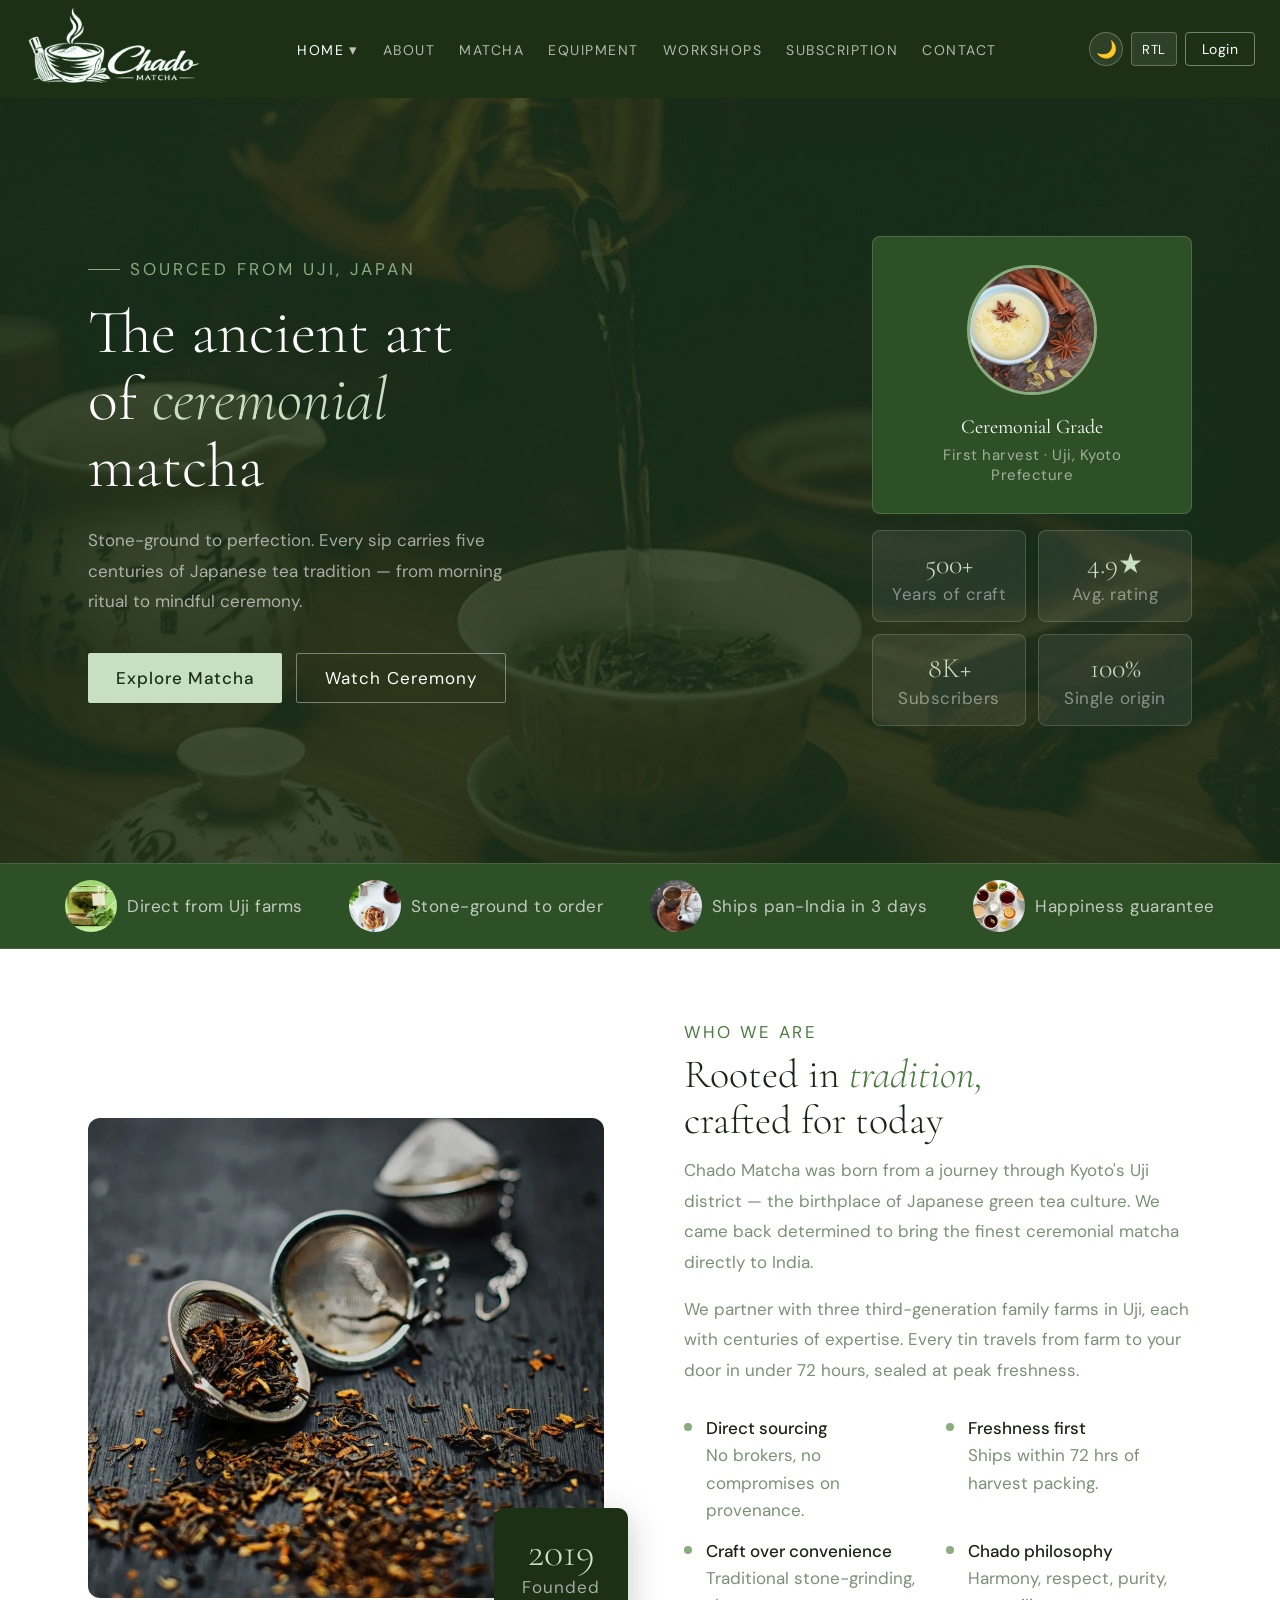
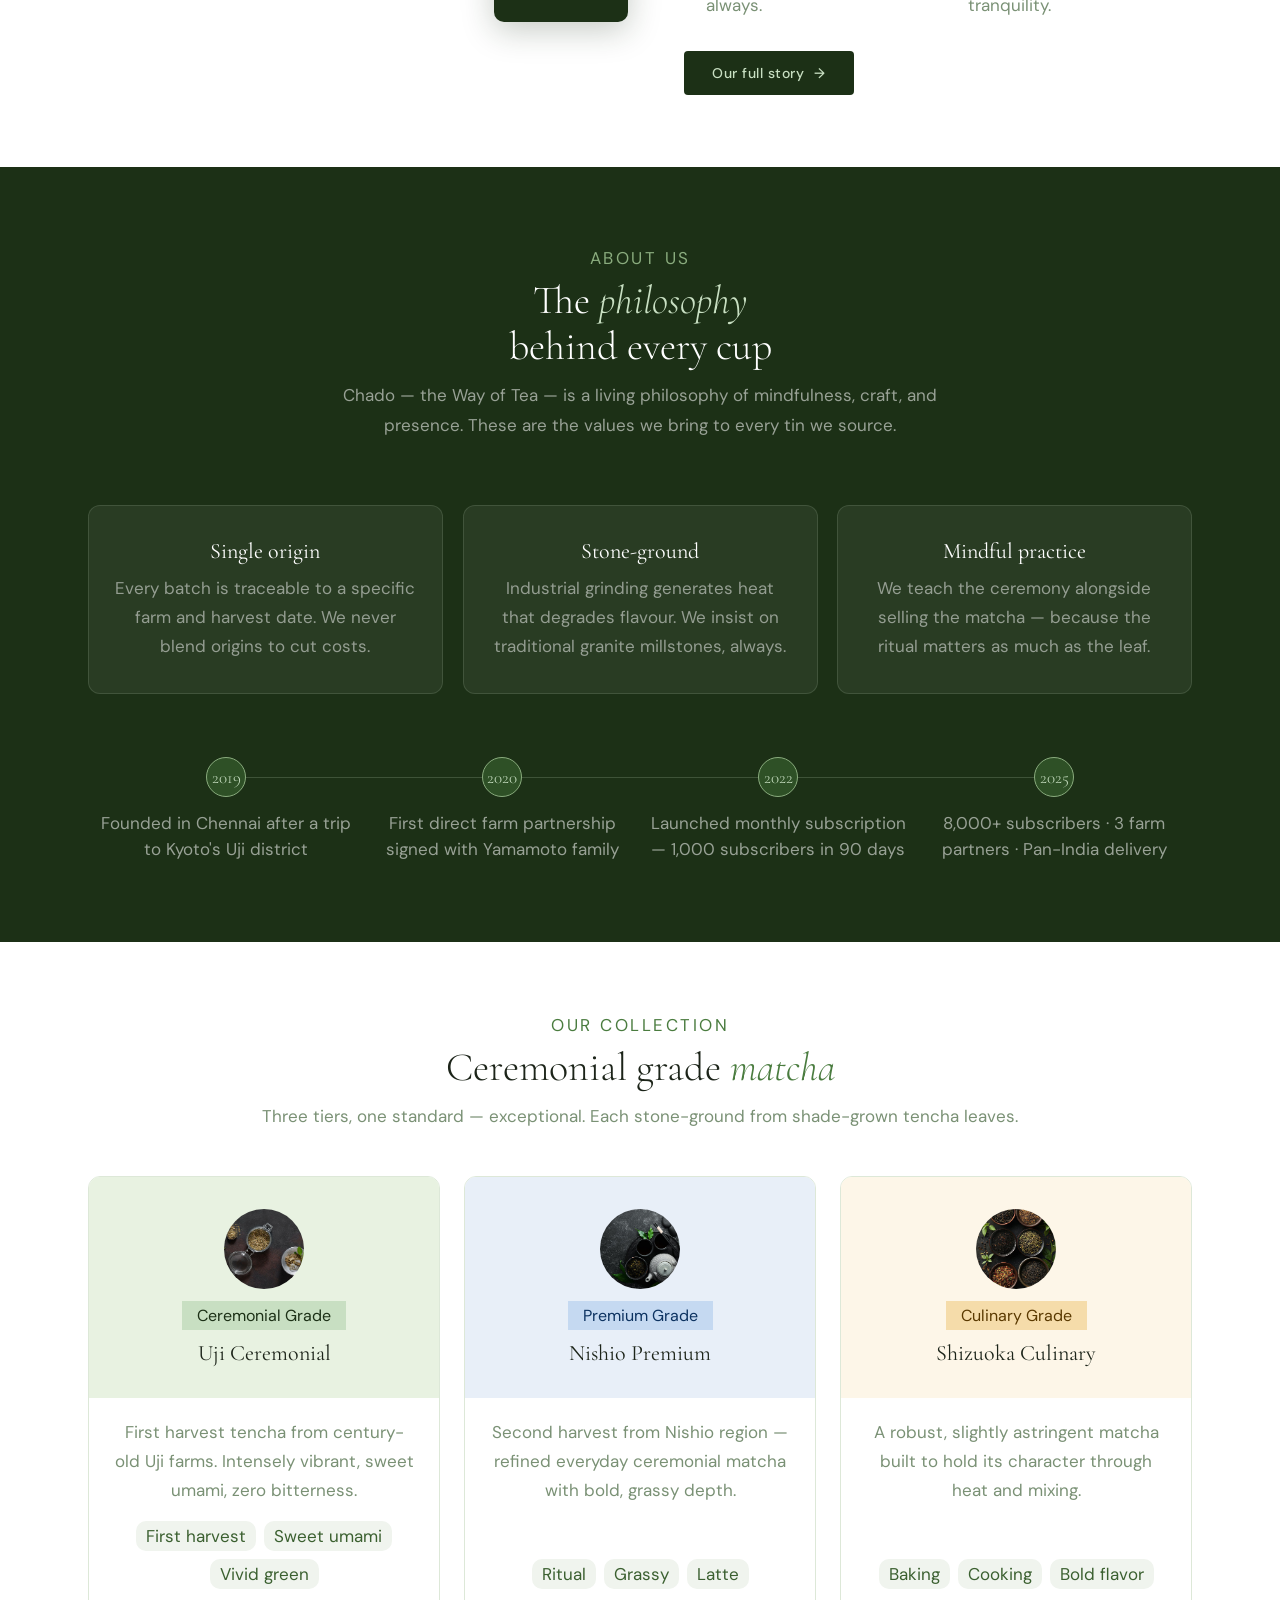
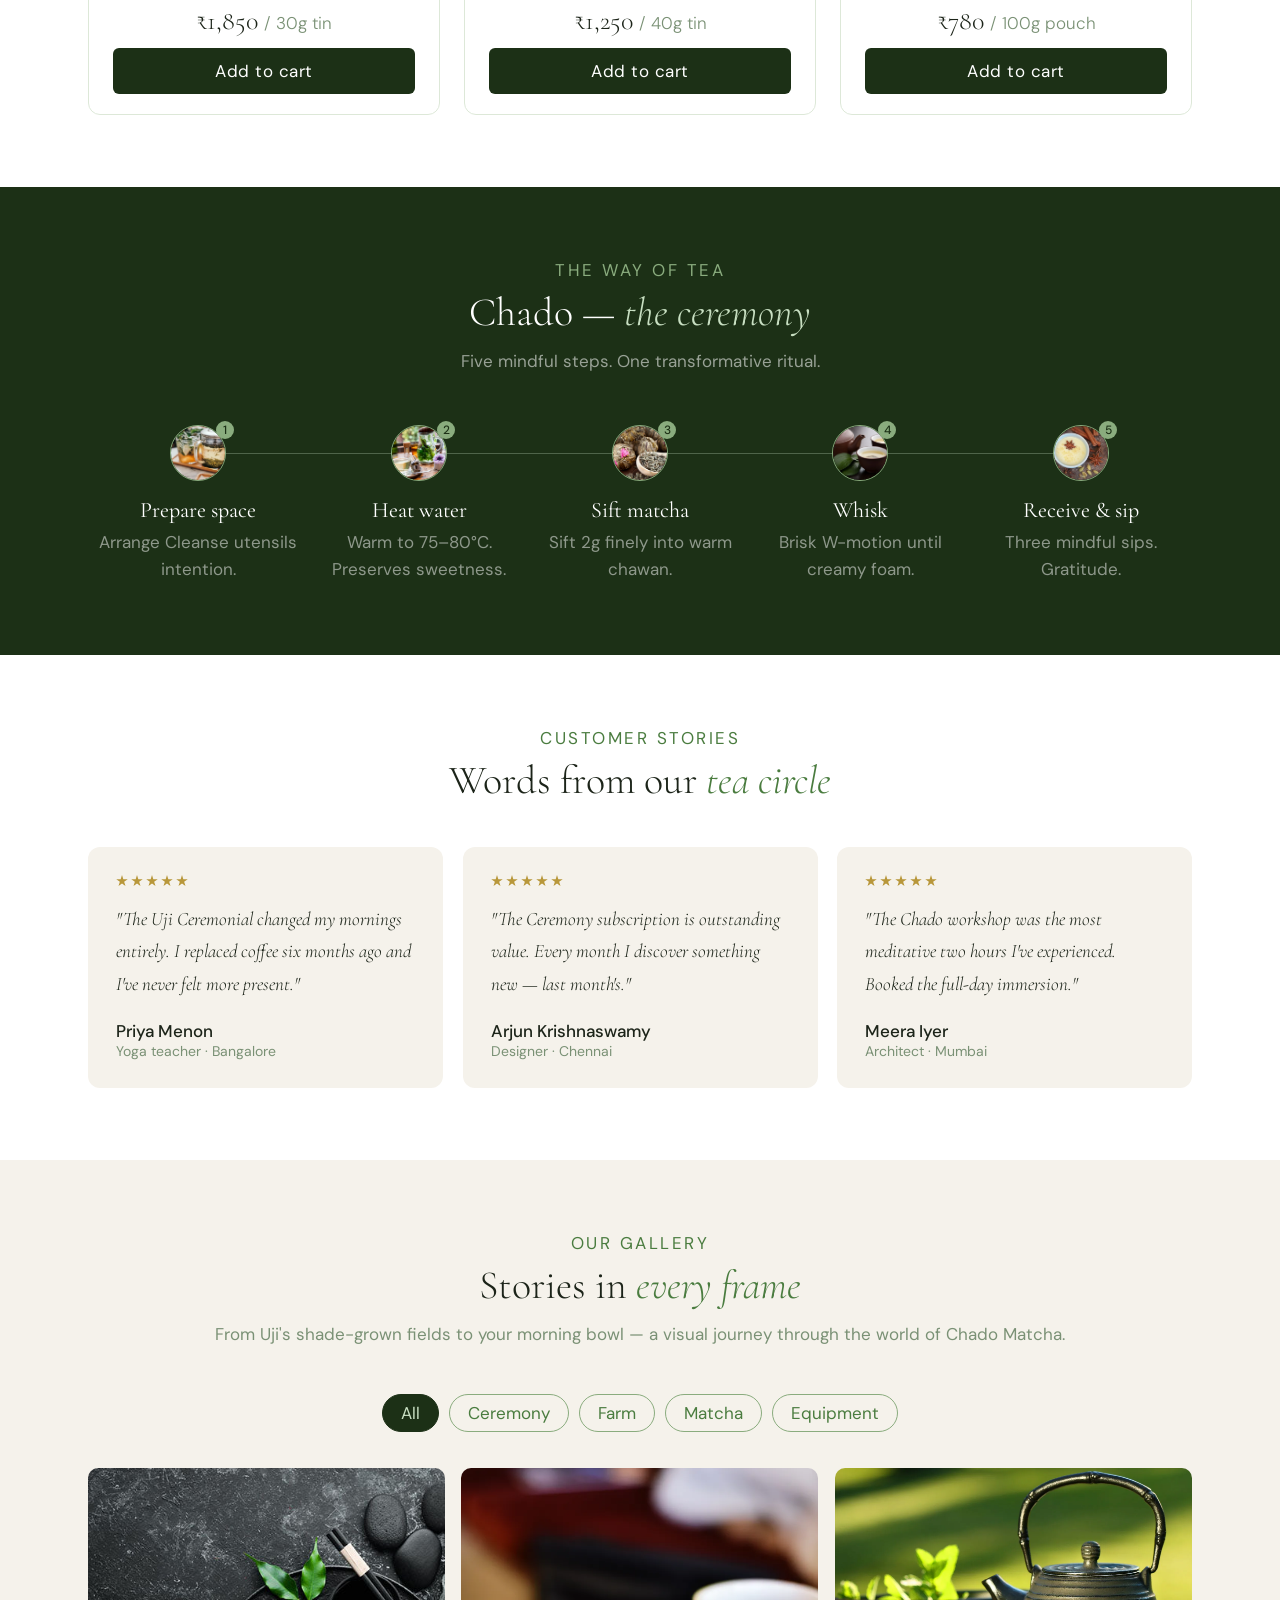
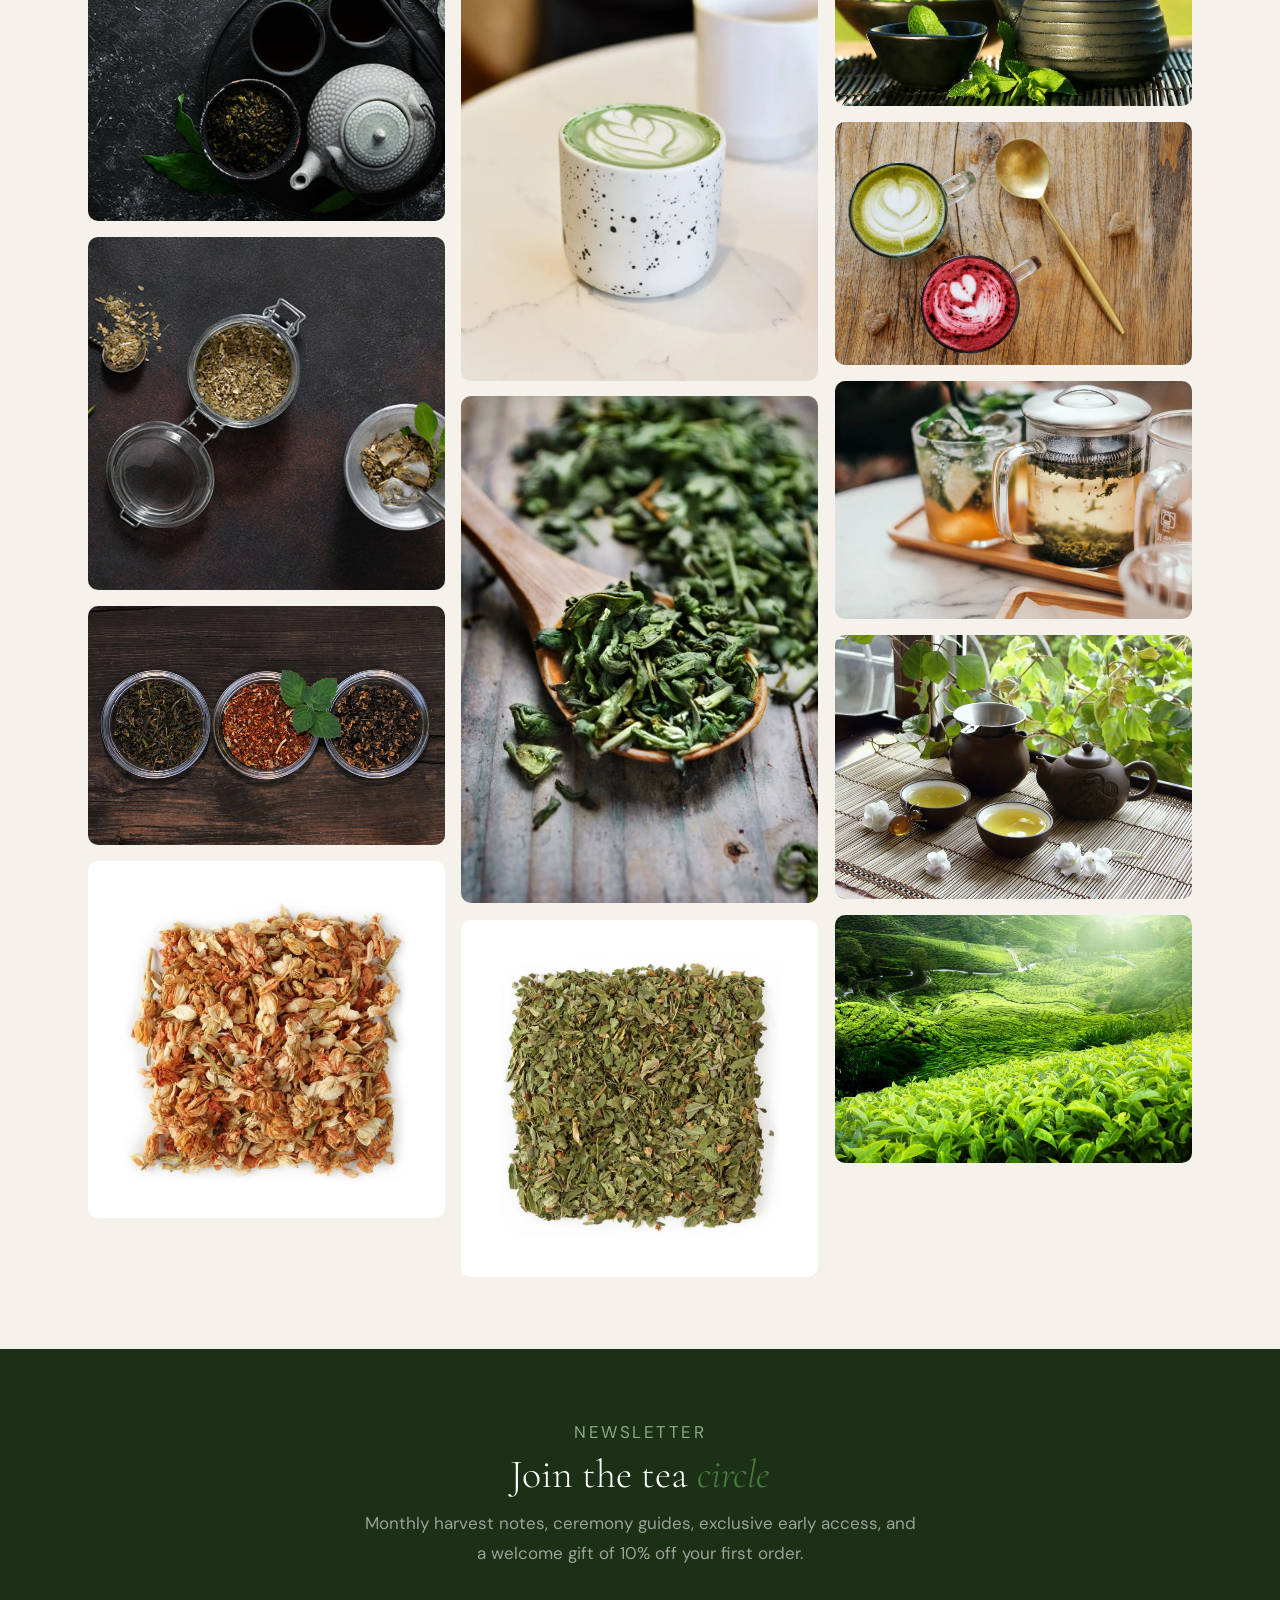
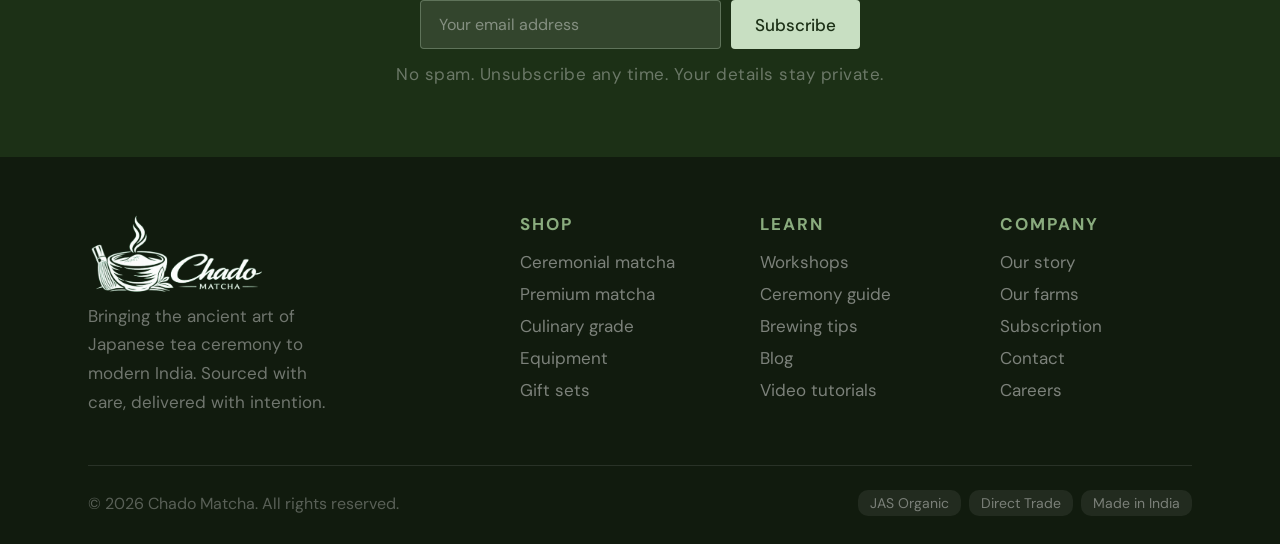
==== commit 6f93dd6d: "Update index.html" ====
--- a/index.html
+++ b/index.html
@@ -4,6 +4,7 @@
 <meta charset="UTF-8"/>
 <meta name="viewport" content="width=device-width, initial-scale=1.0"/>
 <title>Home — Chado Matcha</title>
+  <link rel="icon" type="image/png" href="images/chado-logo.png">
 <link href="https://fonts.googleapis.com/css2?family=Cormorant+Garamond:ital,wght@0,300;0,400;0,600;1,300;1,400&family=DM+Sans:wght@300;400;500&display=swap" rel="stylesheet">
 <script>(function(){var t=localStorage.getItem("chado-theme"),d=localStorage.getItem("chado-dir");if(t==="dark")document.documentElement.setAttribute("data-theme","dark");if(d==="rtl")document.documentElement.setAttribute("dir","rtl");})()</script>
 <link rel="stylesheet" href="style.css">
@@ -353,4 +354,4 @@
 </a>
 <script src="main.js"></script>
 </body>
-</html>+</html>
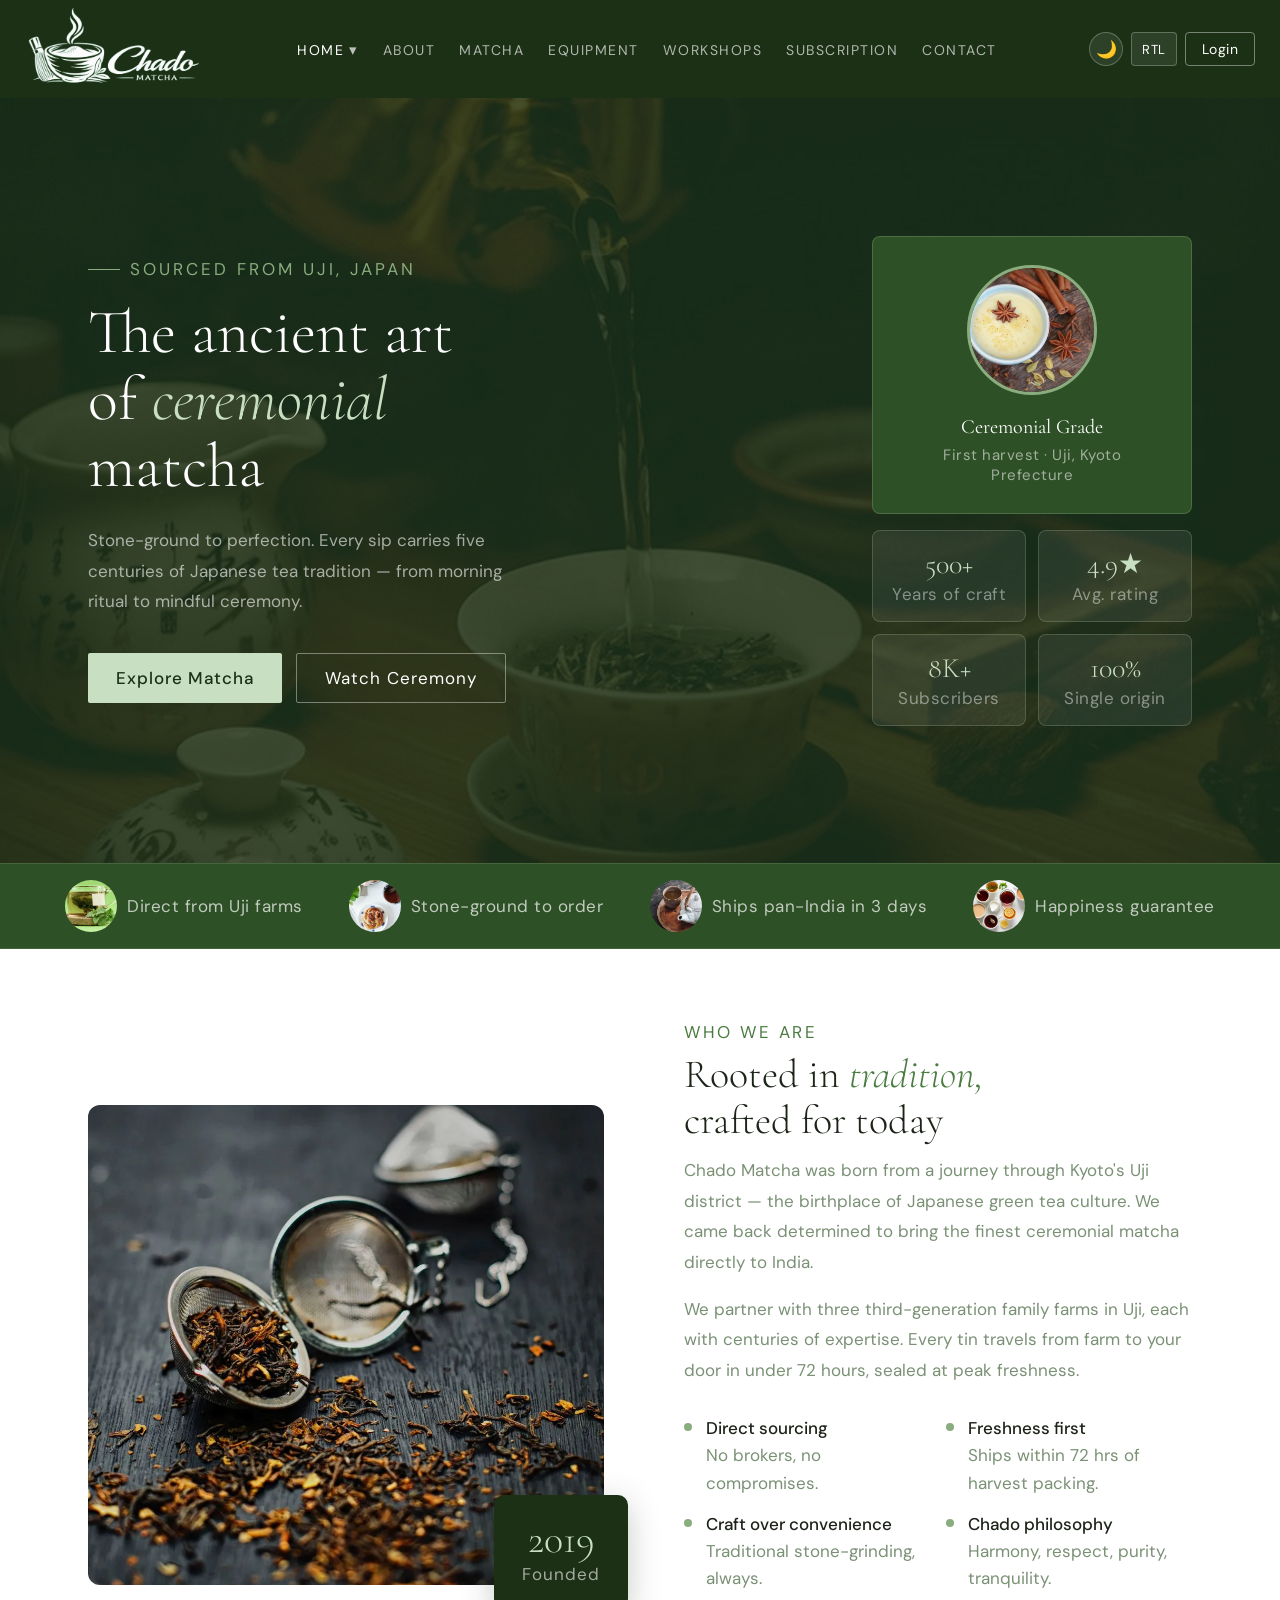
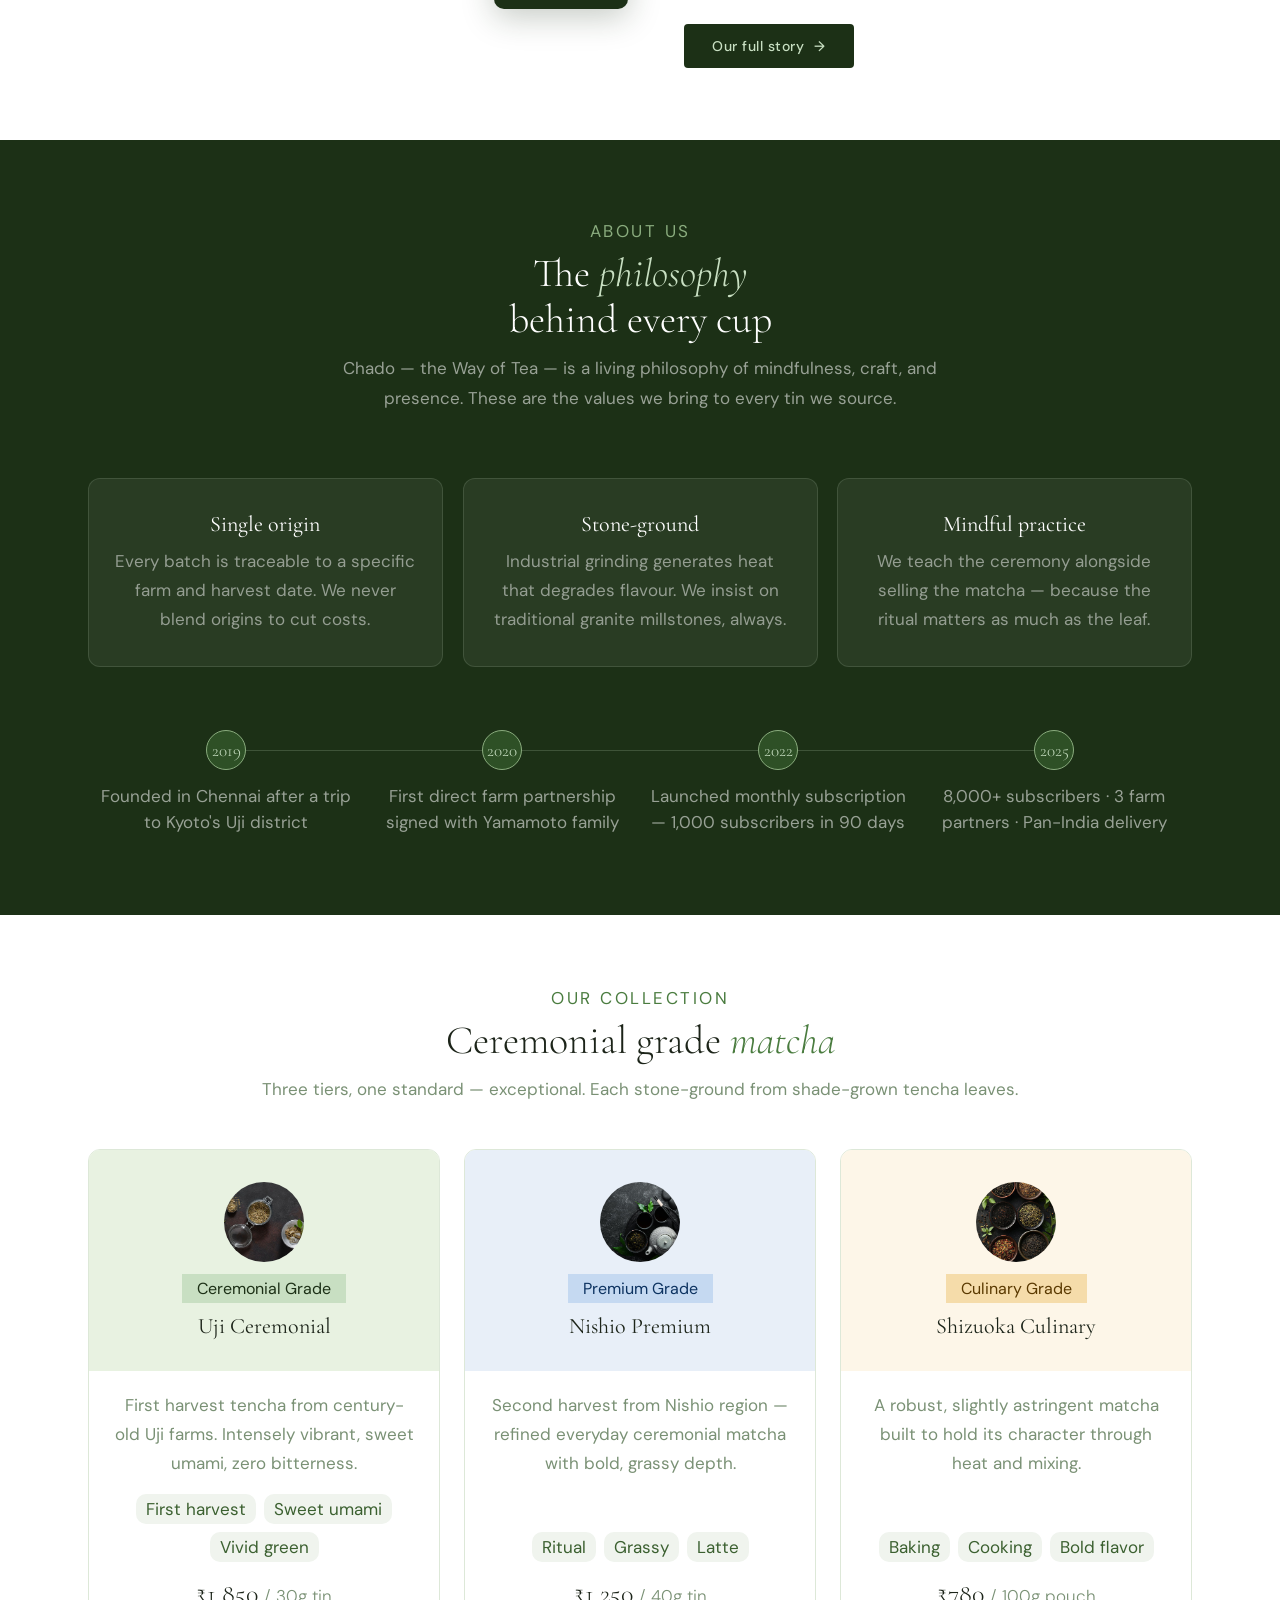
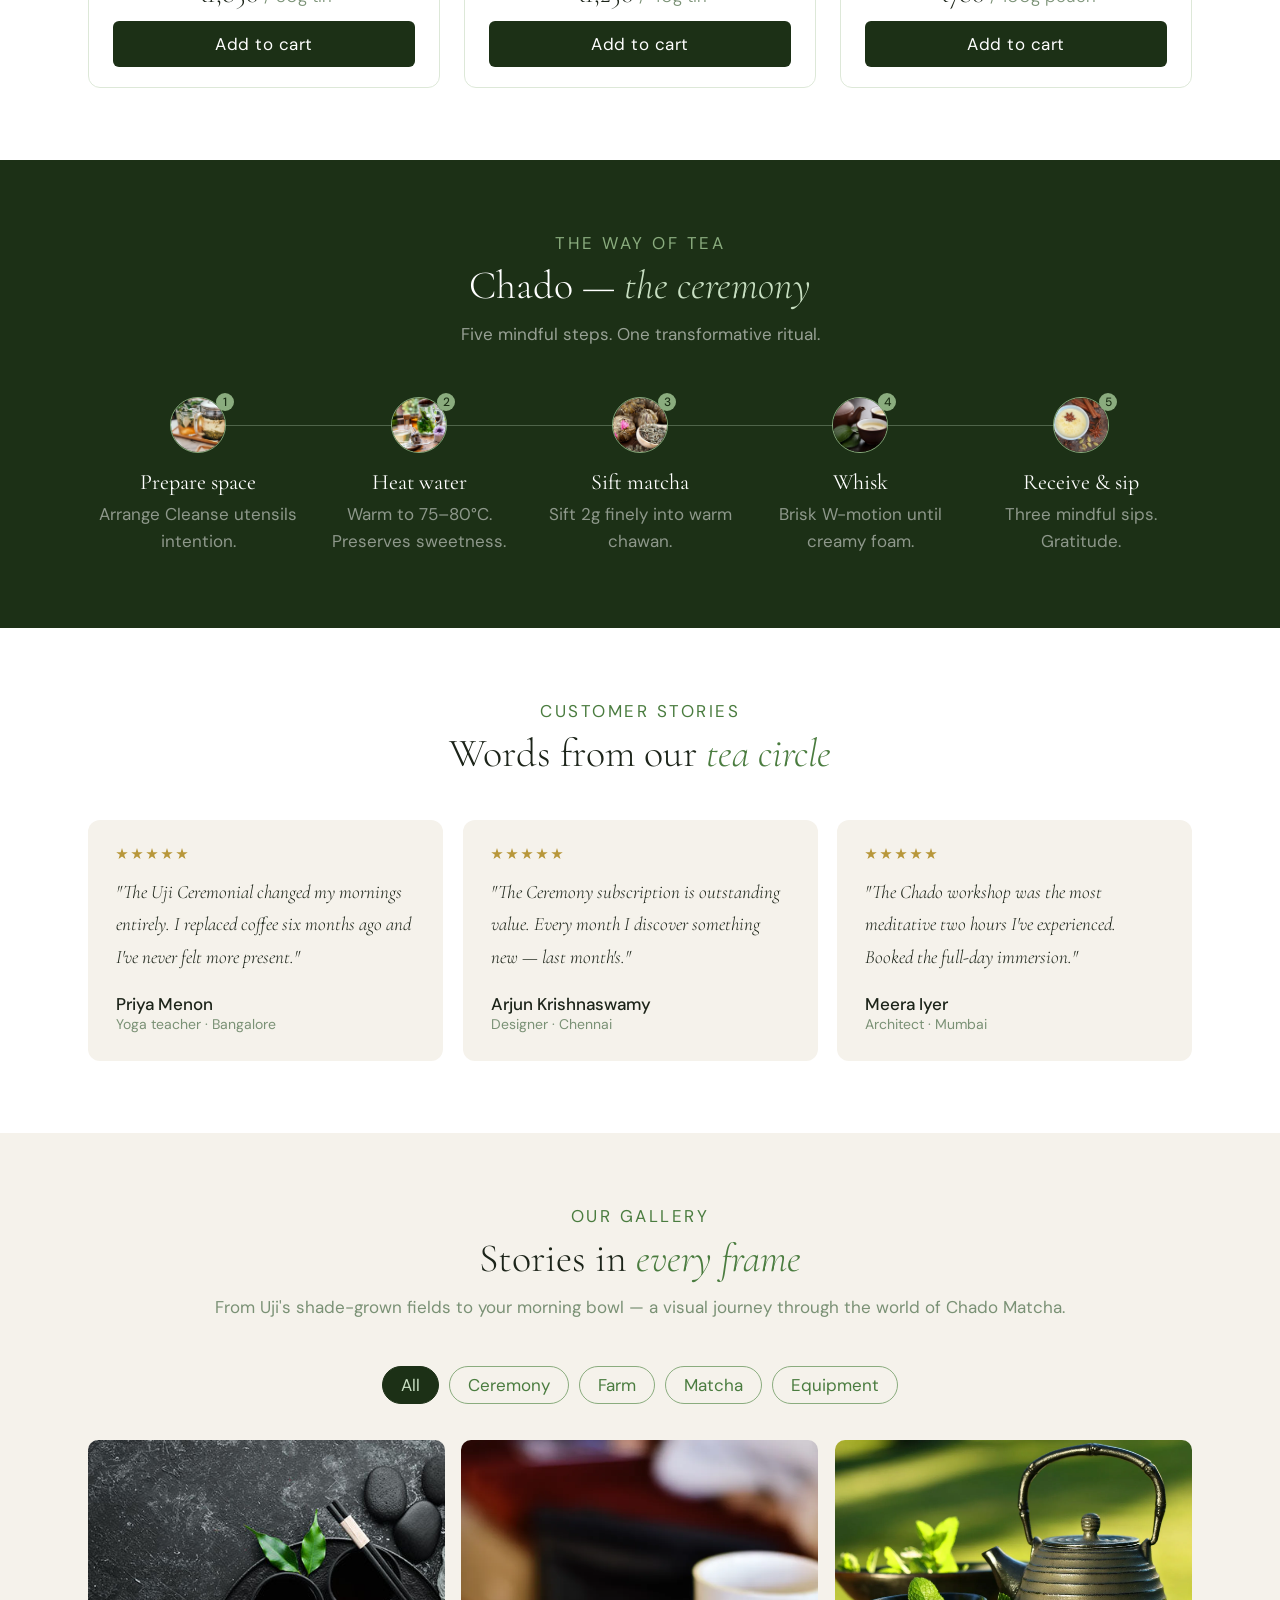
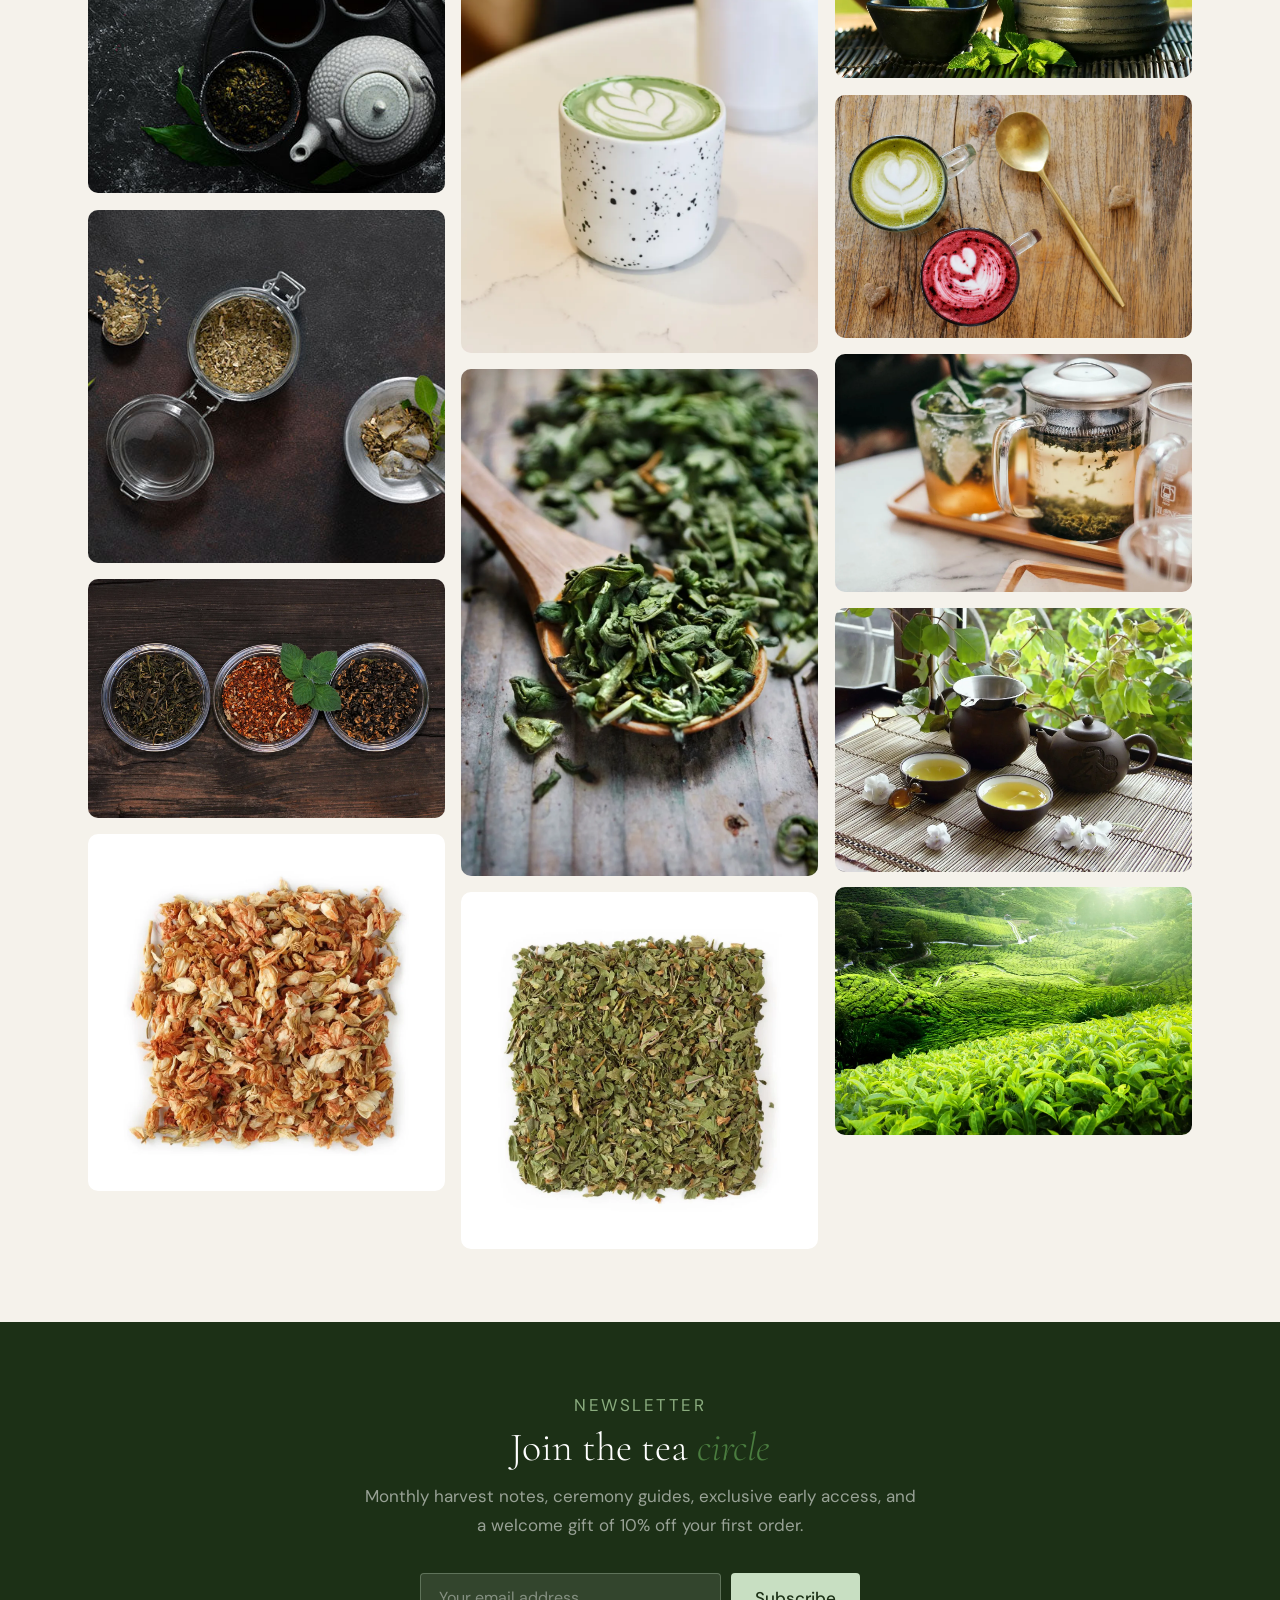
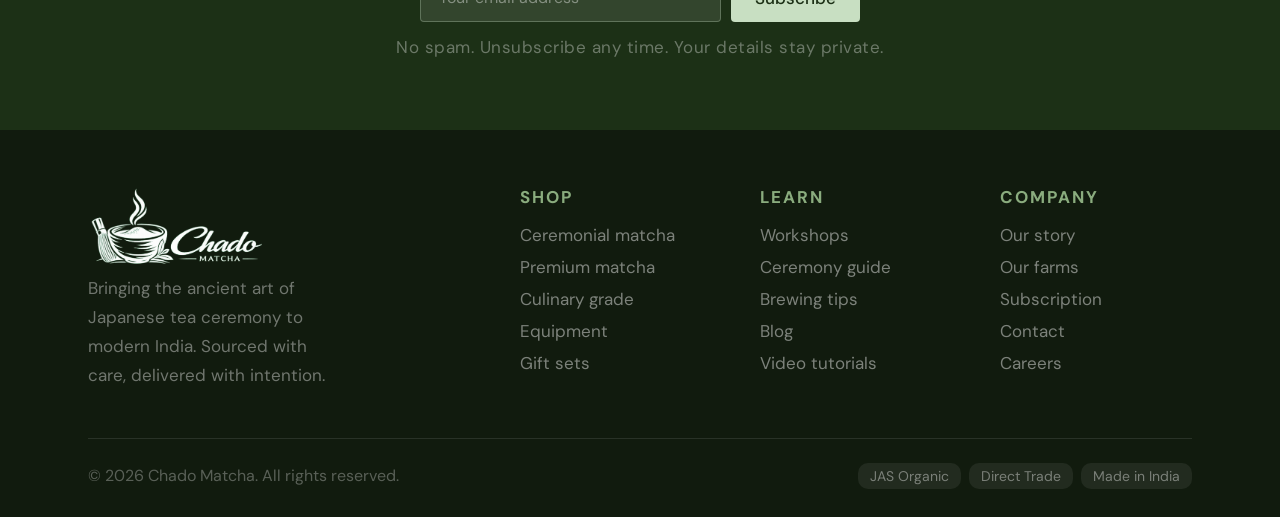
==== commit ec47ac6b: "Update index.html" ====
--- a/index.html
+++ b/index.html
@@ -122,7 +122,7 @@
         <div class="who-pillars">
           <div class="pillar">
             <div class="pillar-dot"></div>
-            <div><div class="pillar-title">Direct sourcing</div><div class="pillar-text">No brokers, no compromises on provenance.</div></div>
+            <div><div class="pillar-title">Direct sourcing</div><div class="pillar-text">No brokers, no compromises.</div></div>
           </div>
           <div class="pillar">
             <div class="pillar-dot"></div>
--- a/style.css
+++ b/style.css
@@ -1522,4 +1522,9 @@
 .back-to-top.active {
   opacity: 1;
   visibility: visible;
-}+}
+html[data-theme="dark"] .plan-btn,html[data-theme="dark"] .btn-hero-primary:hover {
+  color: #fff !important;
+  border: 1px solid #fff !important;
+}
+	
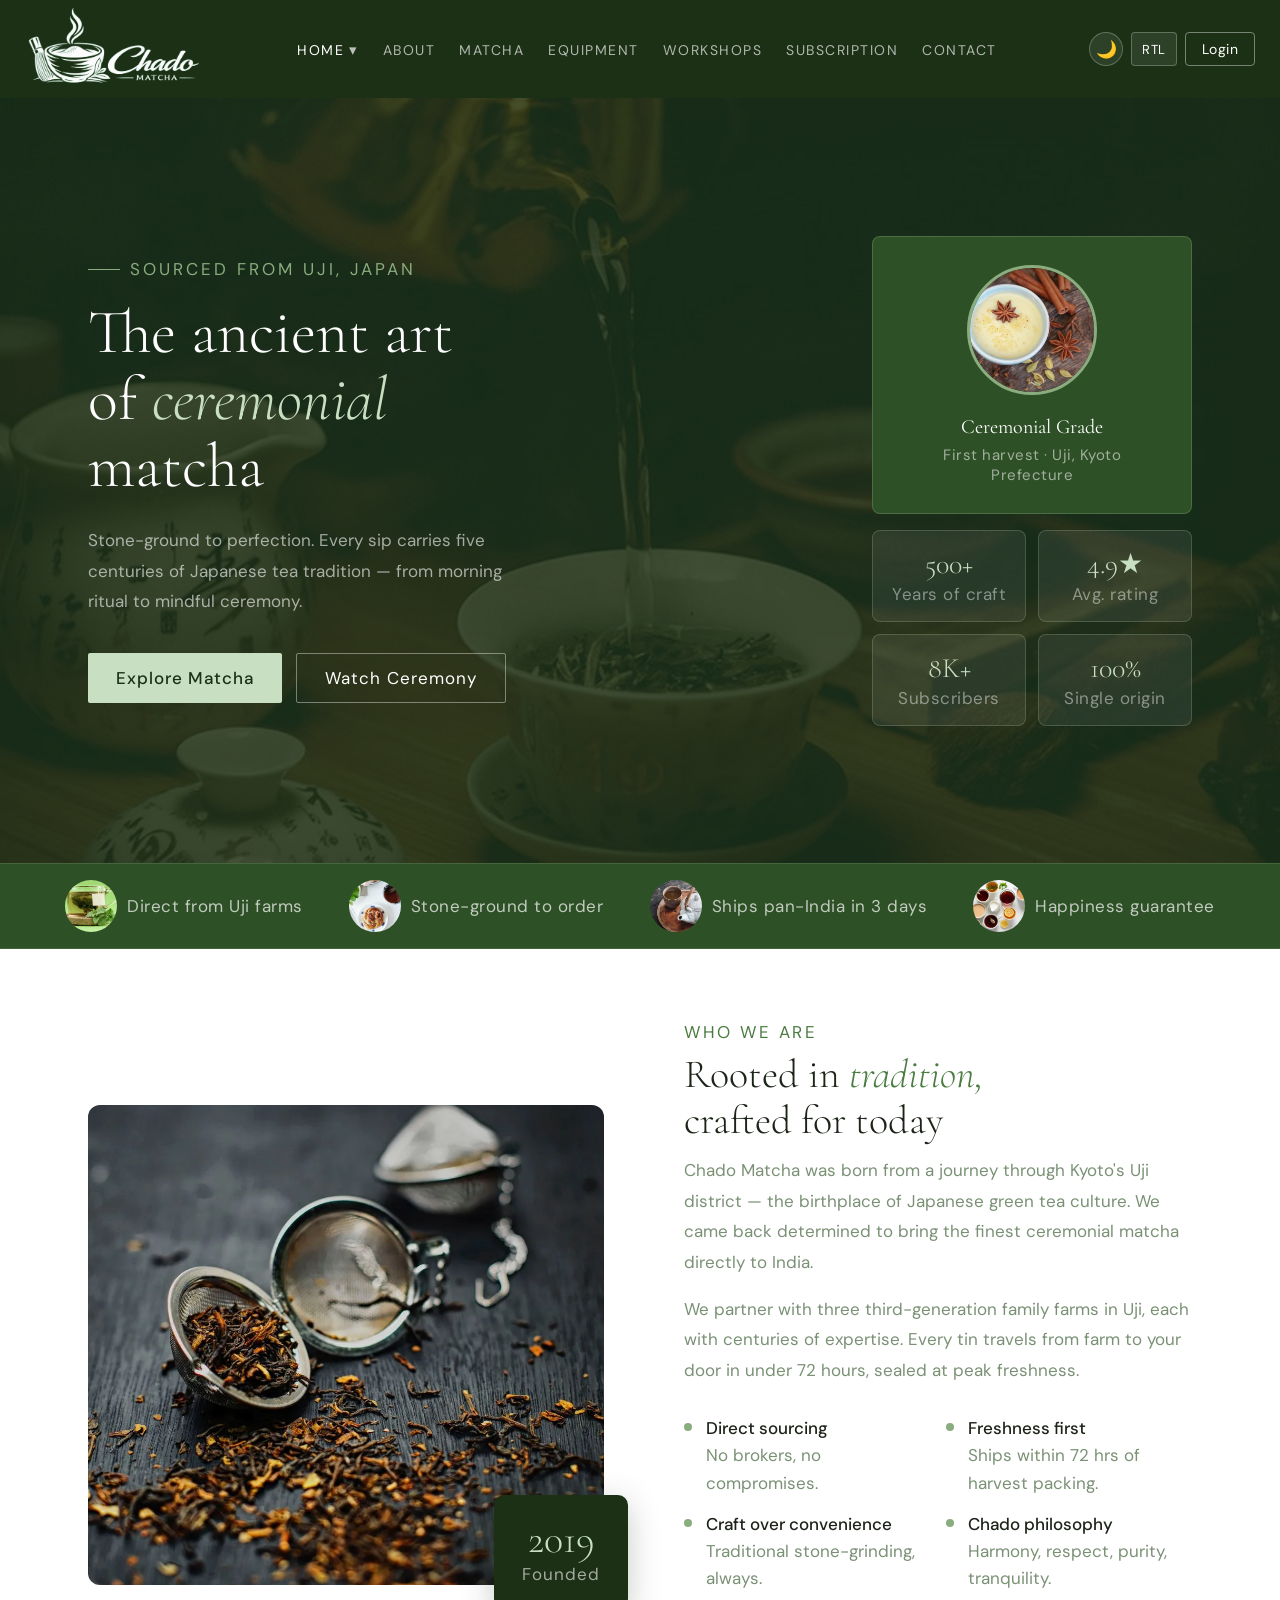
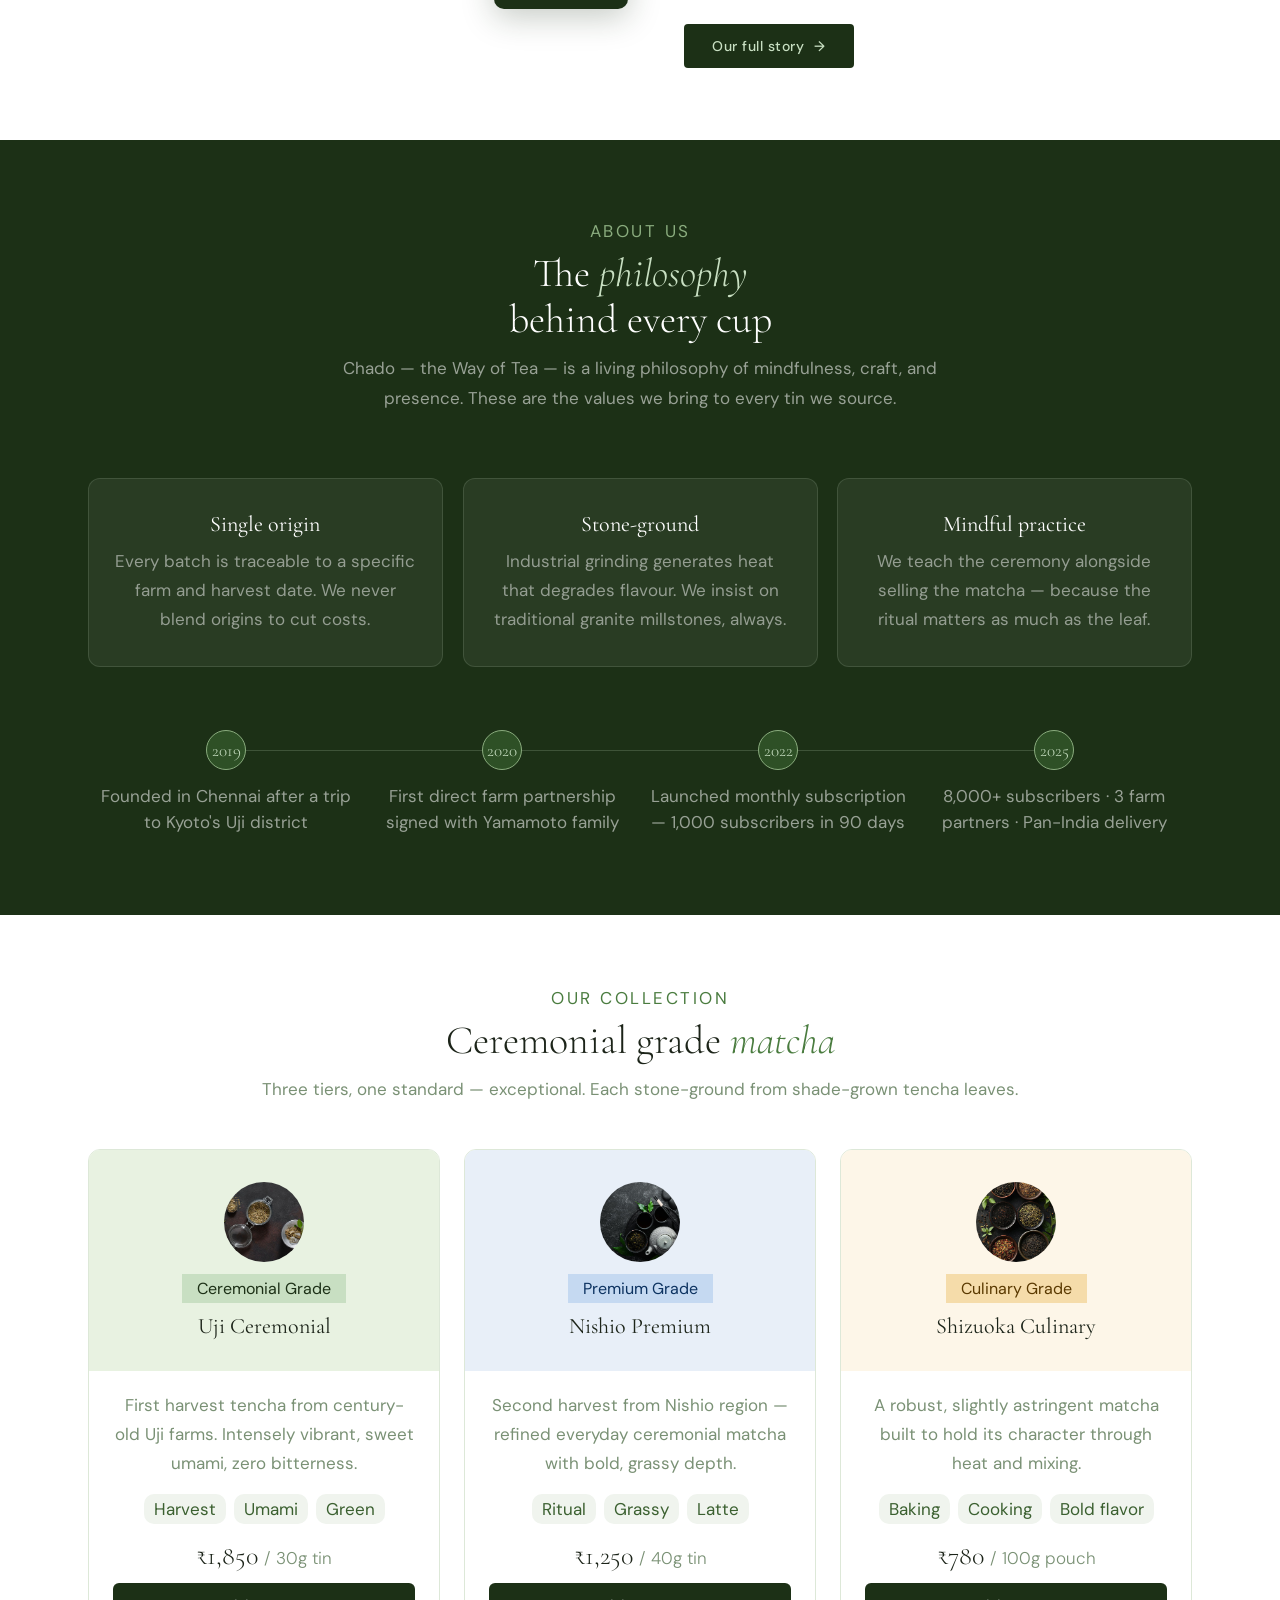
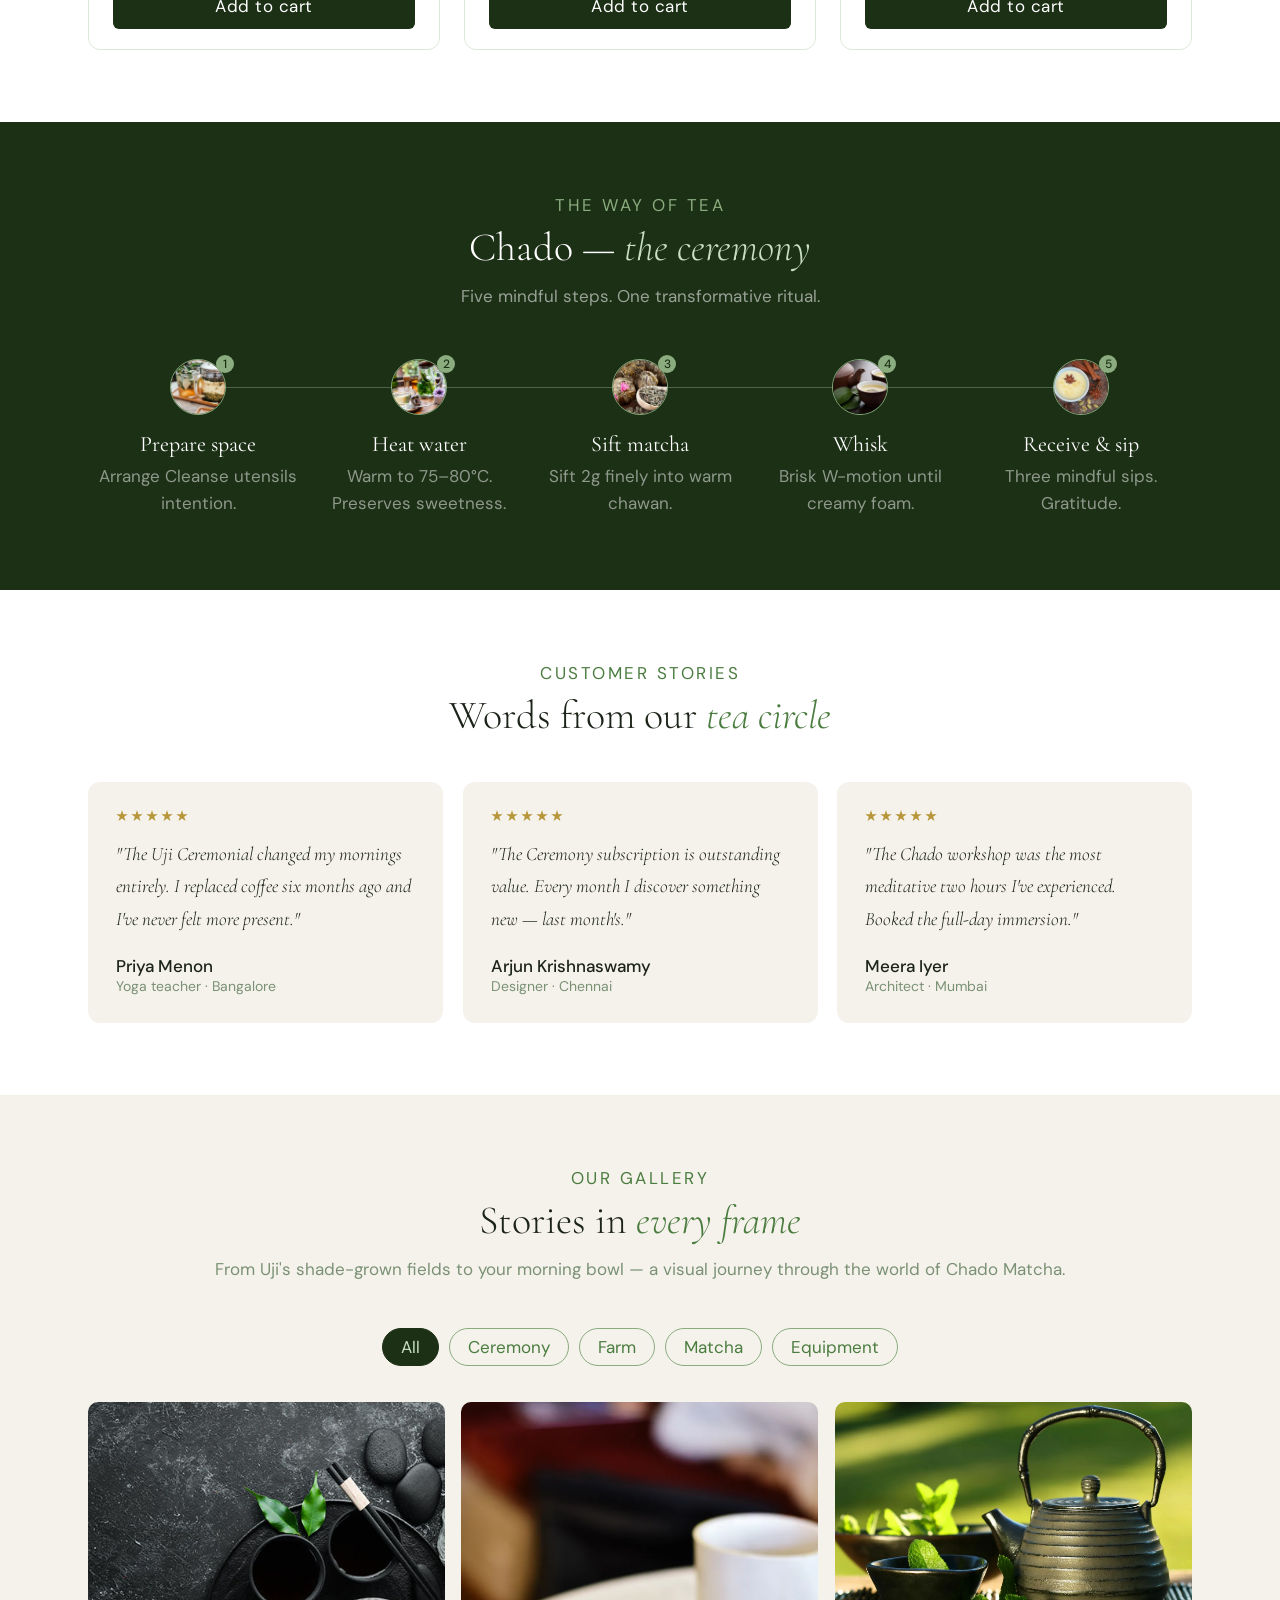
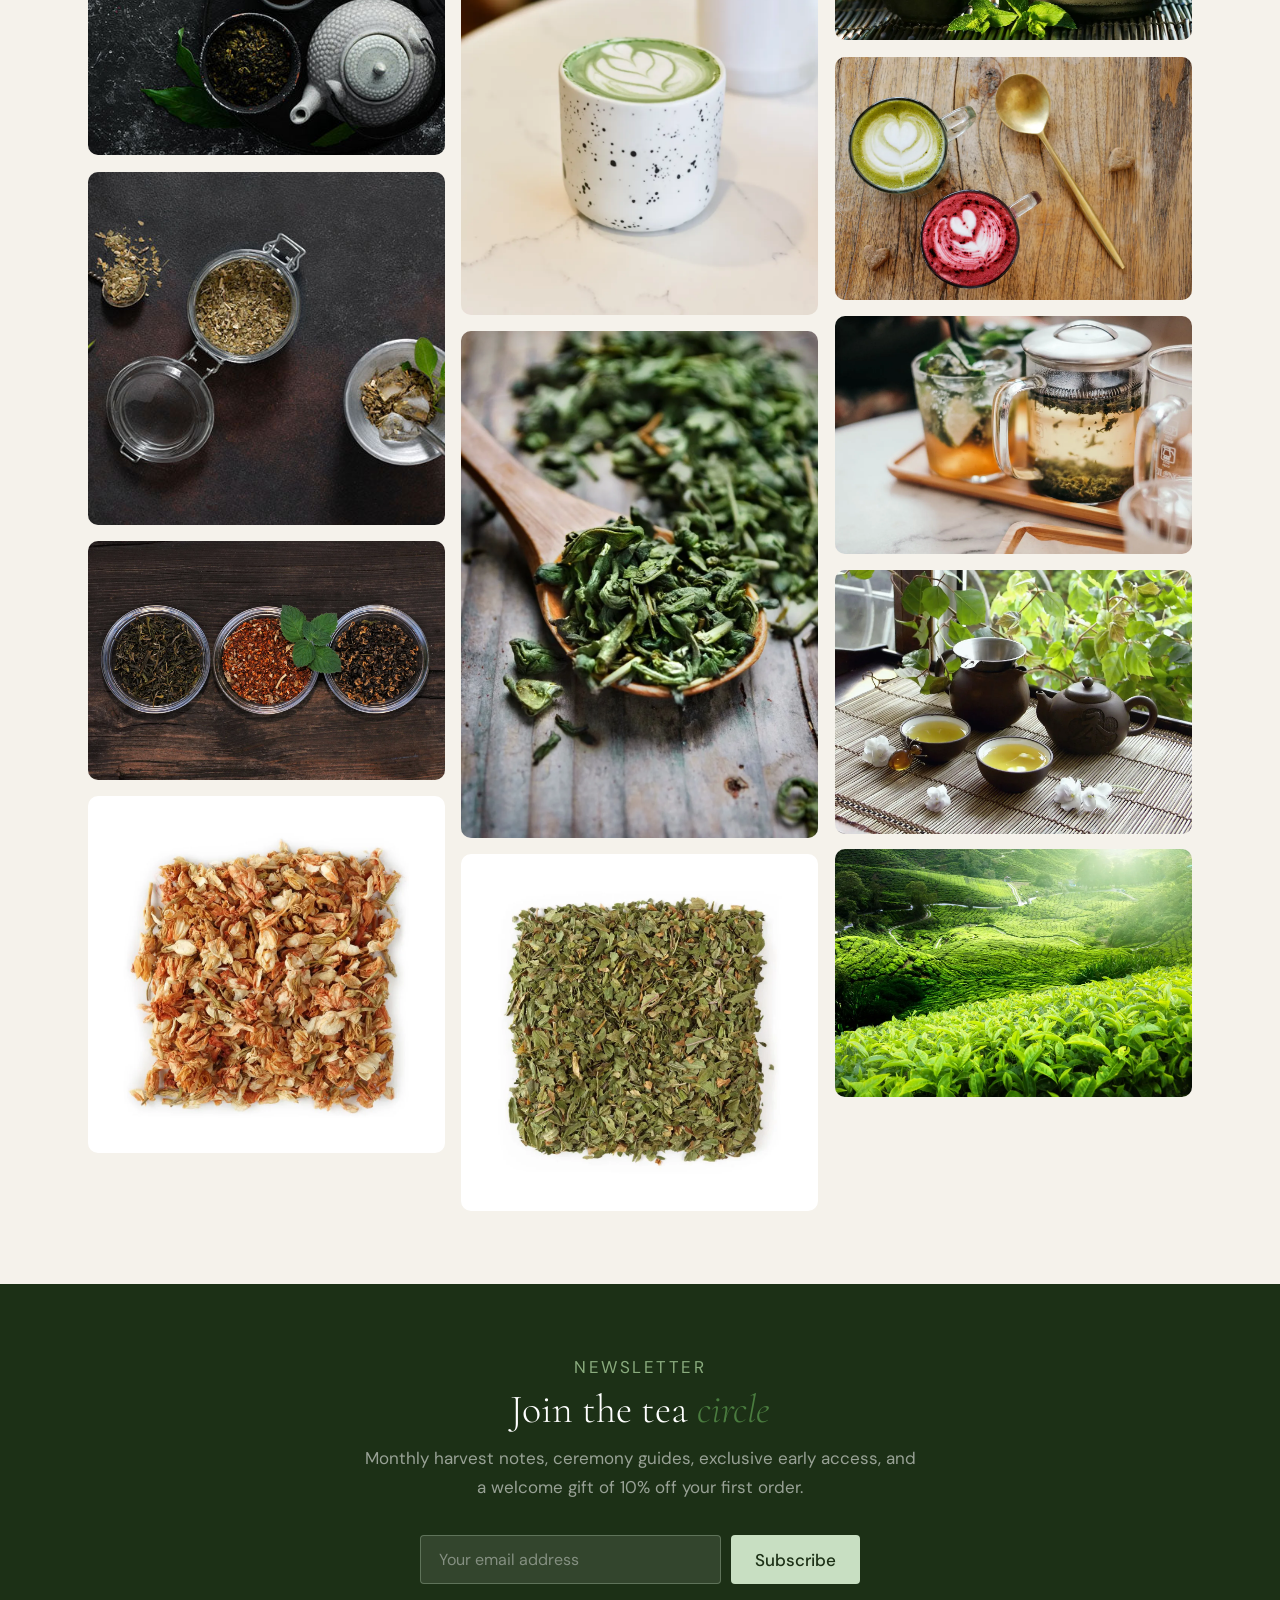
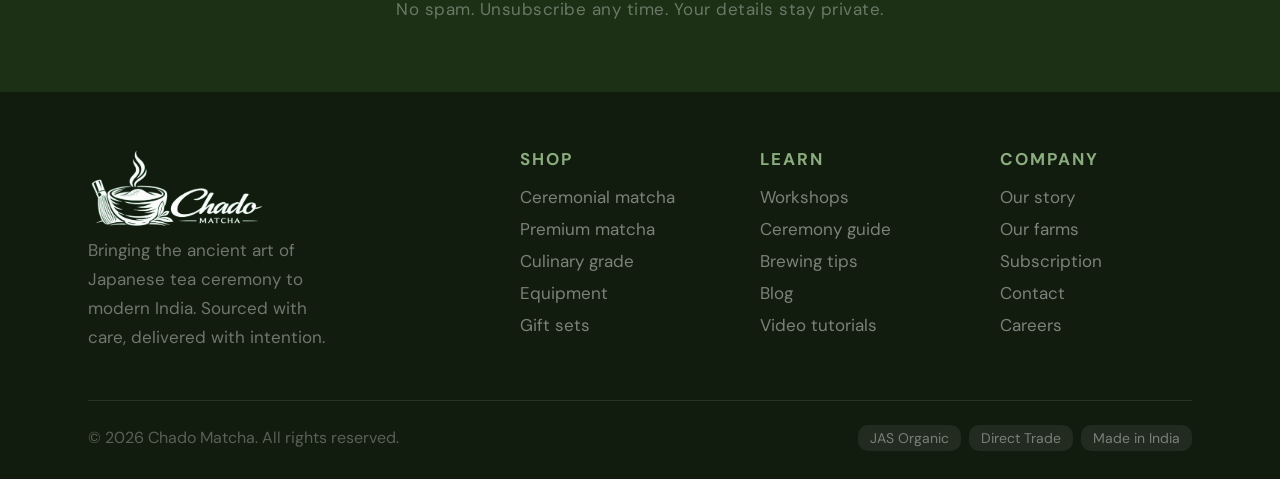
==== commit 6d348c62: "Update index.html" ====
--- a/index.html
+++ b/index.html
@@ -190,7 +190,7 @@
   <div class="sec-inner">
     <div class="sec-header anim-fade anim"><div class="sec-label">Our Collection</div><div class="sec-title">Ceremonial grade <em>matcha</em></div><p class="sec-sub">Three tiers, one standard — exceptional. Each stone-ground from shade-grown tencha leaves.</p></div>
     <div class="grades-grid">
-      <div class="grade-card anim"><div class="grade-top ceremonial"><img src="images/grade1.jpg" class="grade-icon-img" alt="Uji Ceremonial"><div class="grade-badge badge-cer">Ceremonial Grade</div><div class="grade-name">Uji Ceremonial</div></div><div class="grade-body"><p class="grade-desc">First harvest tencha from century-old Uji farms. Intensely vibrant, sweet umami, zero bitterness.</p><div class="grade-tags"><span class="tag">First harvest</span><span class="tag">Sweet umami</span><span class="tag">Vivid green</span></div><div class="grade-price">₹1,850 <span>/ 30g tin</span></div><button class="btn-add">Add to cart</button></div></div>
+      <div class="grade-card anim"><div class="grade-top ceremonial"><img src="images/grade1.jpg" class="grade-icon-img" alt="Uji Ceremonial"><div class="grade-badge badge-cer">Ceremonial Grade</div><div class="grade-name">Uji Ceremonial</div></div><div class="grade-body"><p class="grade-desc">First harvest tencha from century-old Uji farms. Intensely vibrant, sweet umami, zero bitterness.</p><div class="grade-tags"><span class="tag">Harvest</span><span class="tag">Umami</span><span class="tag">Green</span></div><div class="grade-price">₹1,850 <span>/ 30g tin</span></div><button class="btn-add">Add to cart</button></div></div>
       <div class="grade-card anim"><div class="grade-top premium"><img src="images/grade2.jpg" class="grade-icon-img" alt="Nishio Premium"><div class="grade-badge badge-pre">Premium Grade</div><div class="grade-name">Nishio Premium</div></div><div class="grade-body"><p class="grade-desc">Second harvest from Nishio region — refined everyday ceremonial matcha with bold, grassy depth.</p><div class="grade-tags"><span class="tag">Ritual</span><span class="tag">Grassy</span><span class="tag">Latte</span></div><div class="grade-price">₹1,250 <span>/ 40g tin</span></div><button class="btn-add">Add to cart</button></div></div>
       <div class="grade-card anim"><div class="grade-top culinary"><img src="images/grade3.jpg" class="grade-icon-img" alt="Shizuoka Culinary"><div class="grade-badge badge-cul">Culinary Grade</div><div class="grade-name">Shizuoka Culinary</div></div><div class="grade-body"><p class="grade-desc">A robust, slightly astringent matcha built to hold its character through heat and mixing.</p><div class="grade-tags"><span class="tag">Baking</span><span class="tag">Cooking</span><span class="tag">Bold flavor</span></div><div class="grade-price">₹780 <span>/ 100g pouch</span></div><button class="btn-add">Add to cart</button></div></div>
     </div>
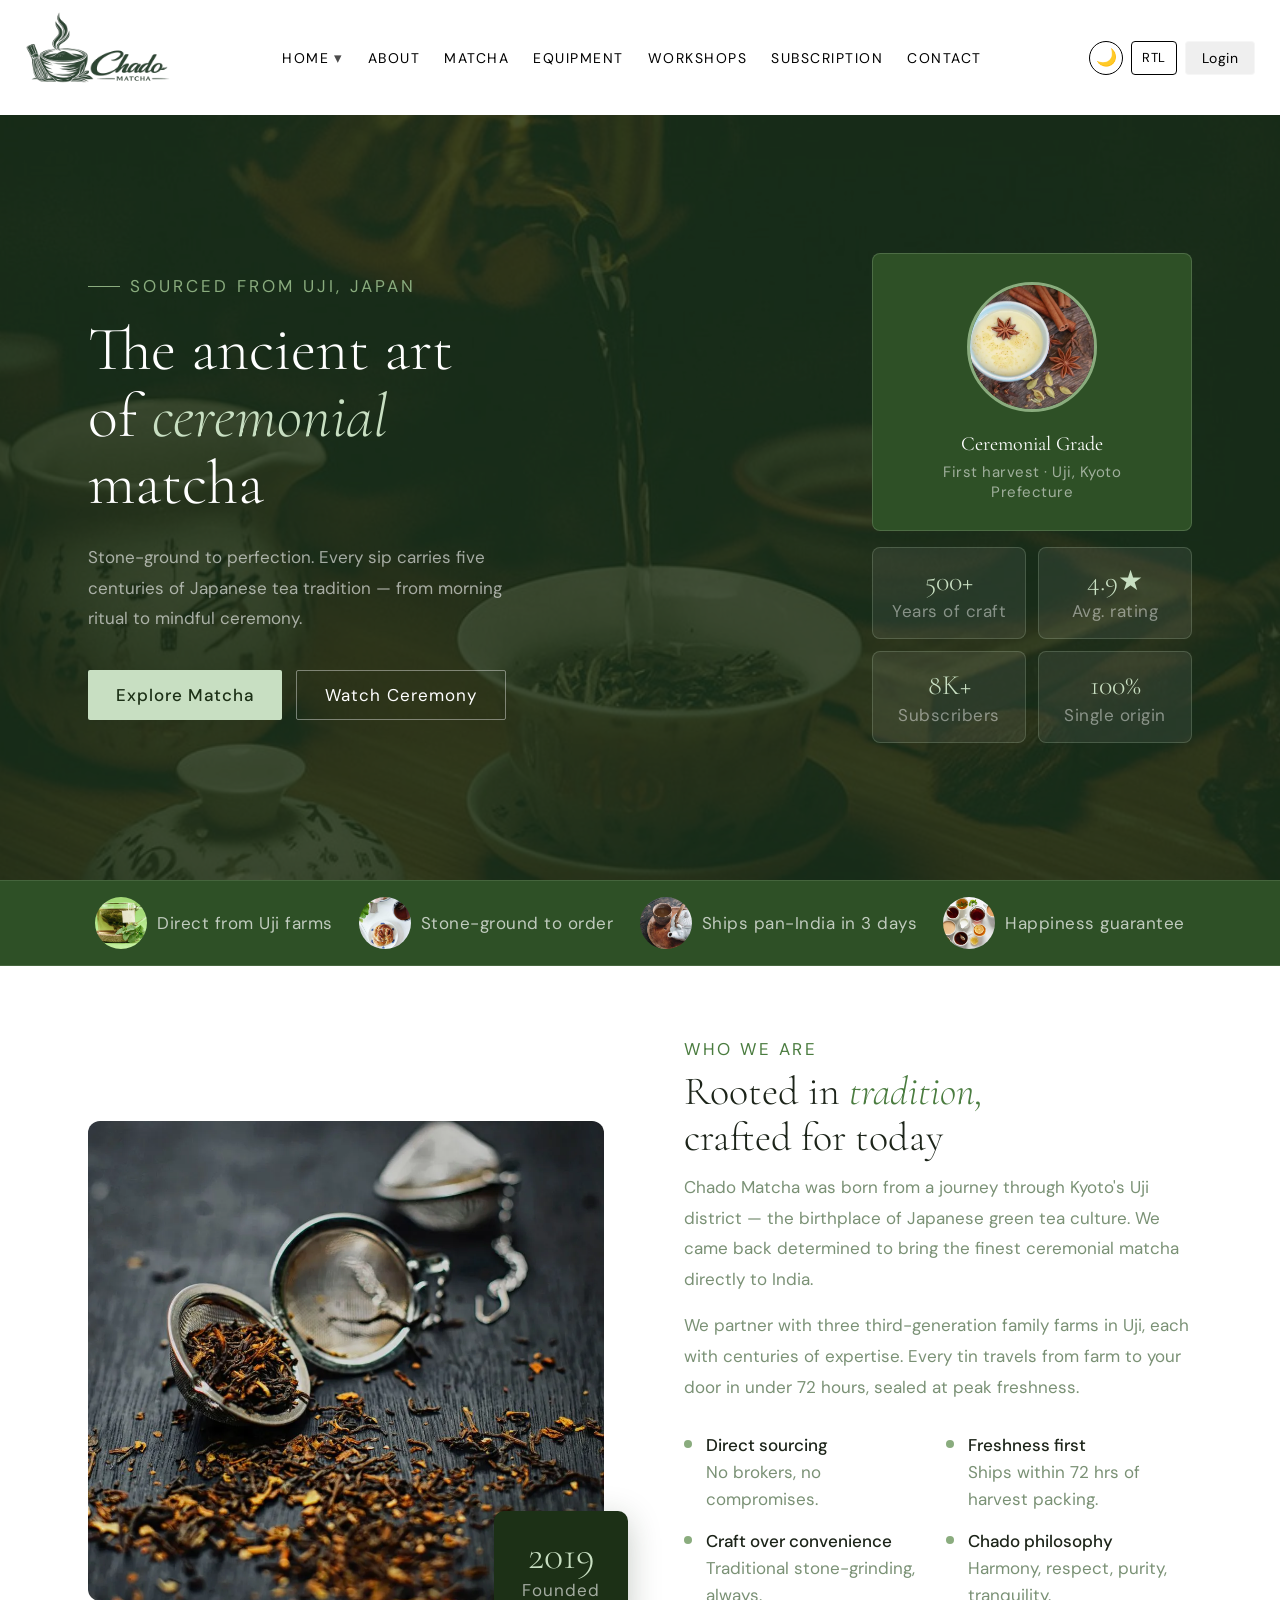
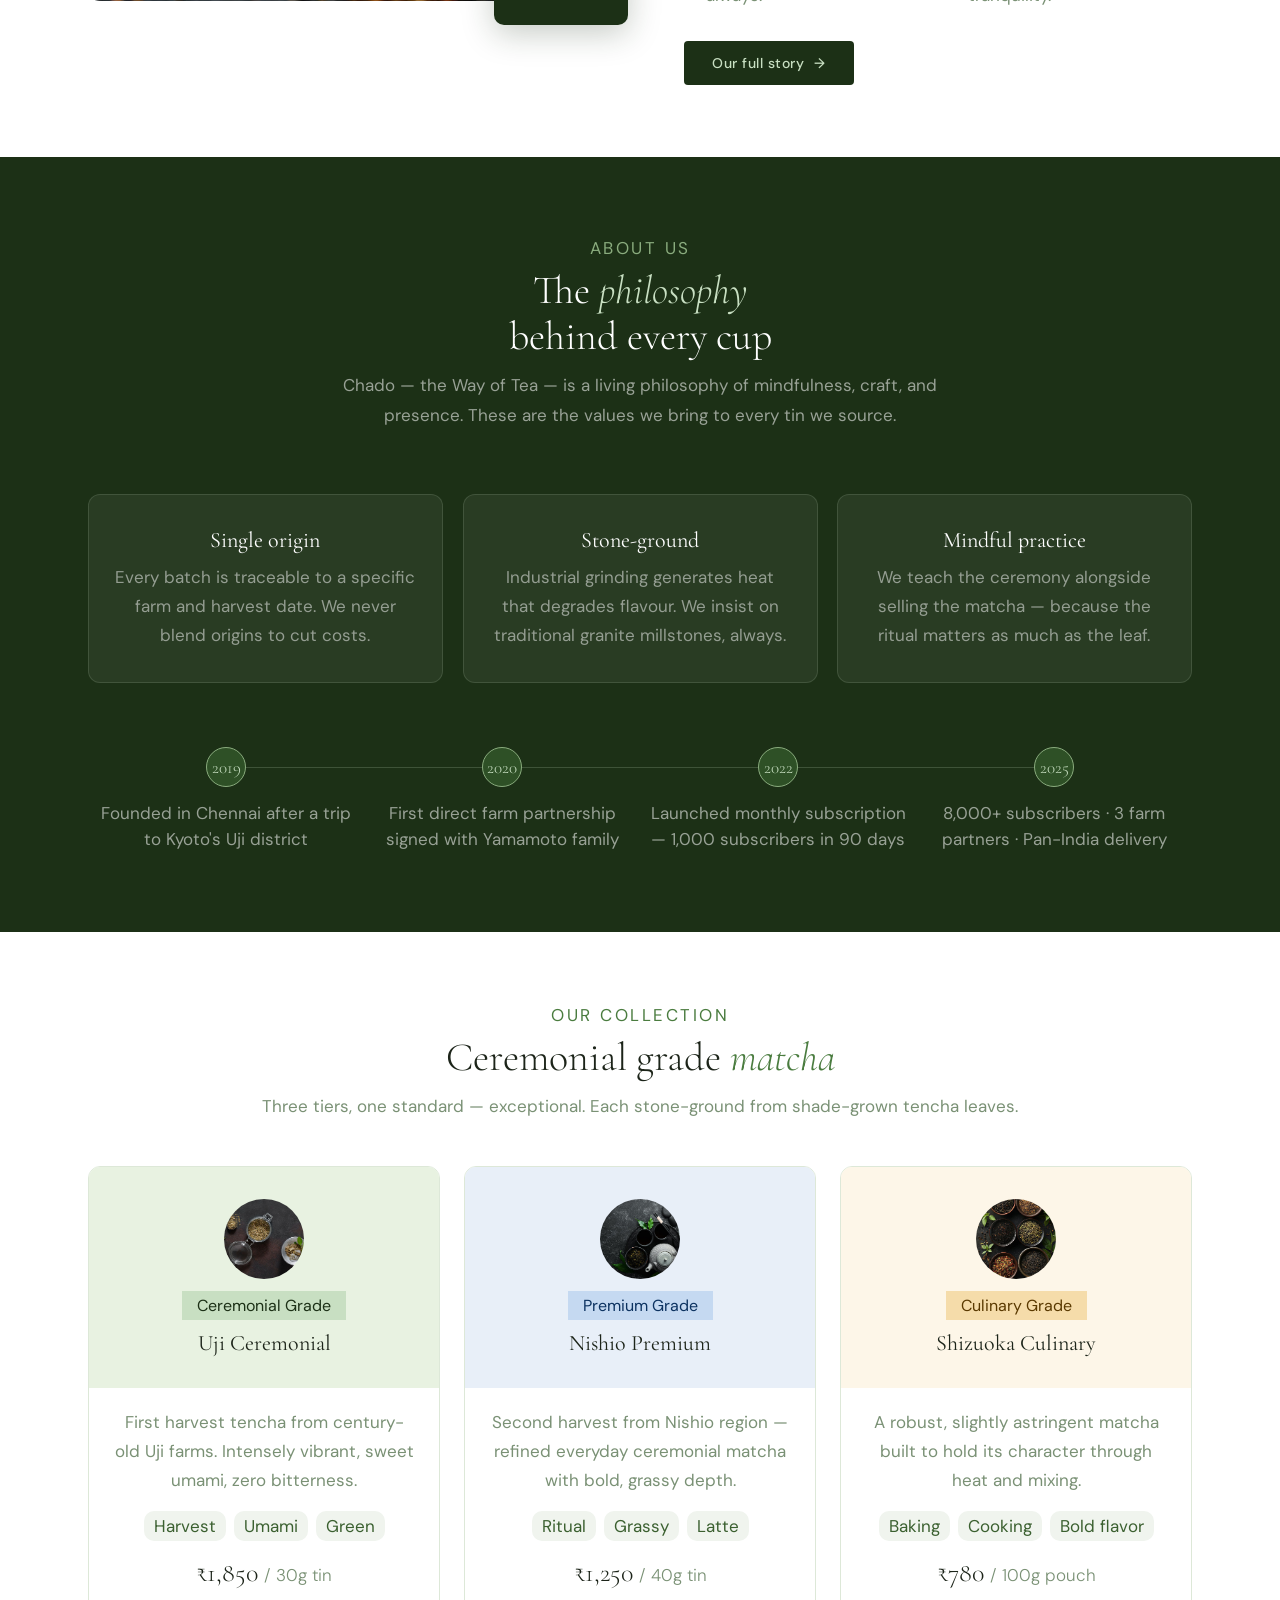
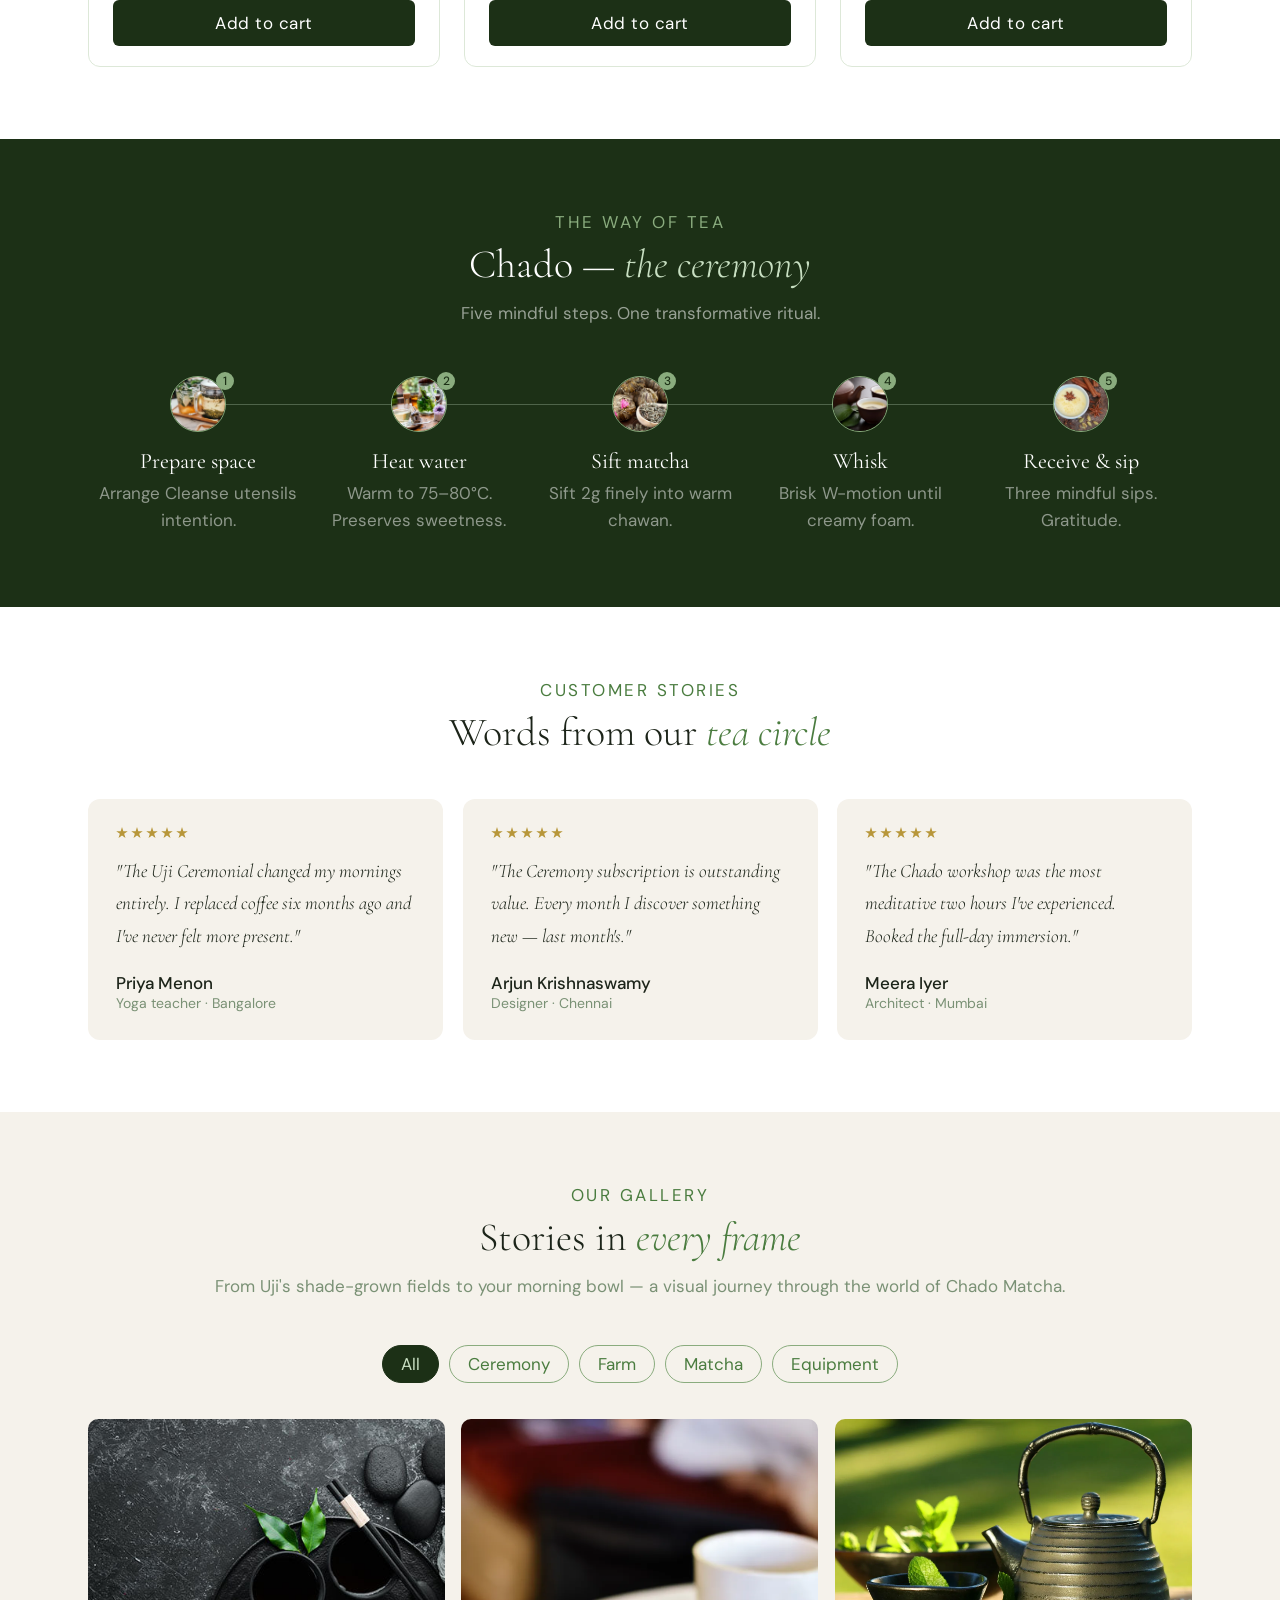
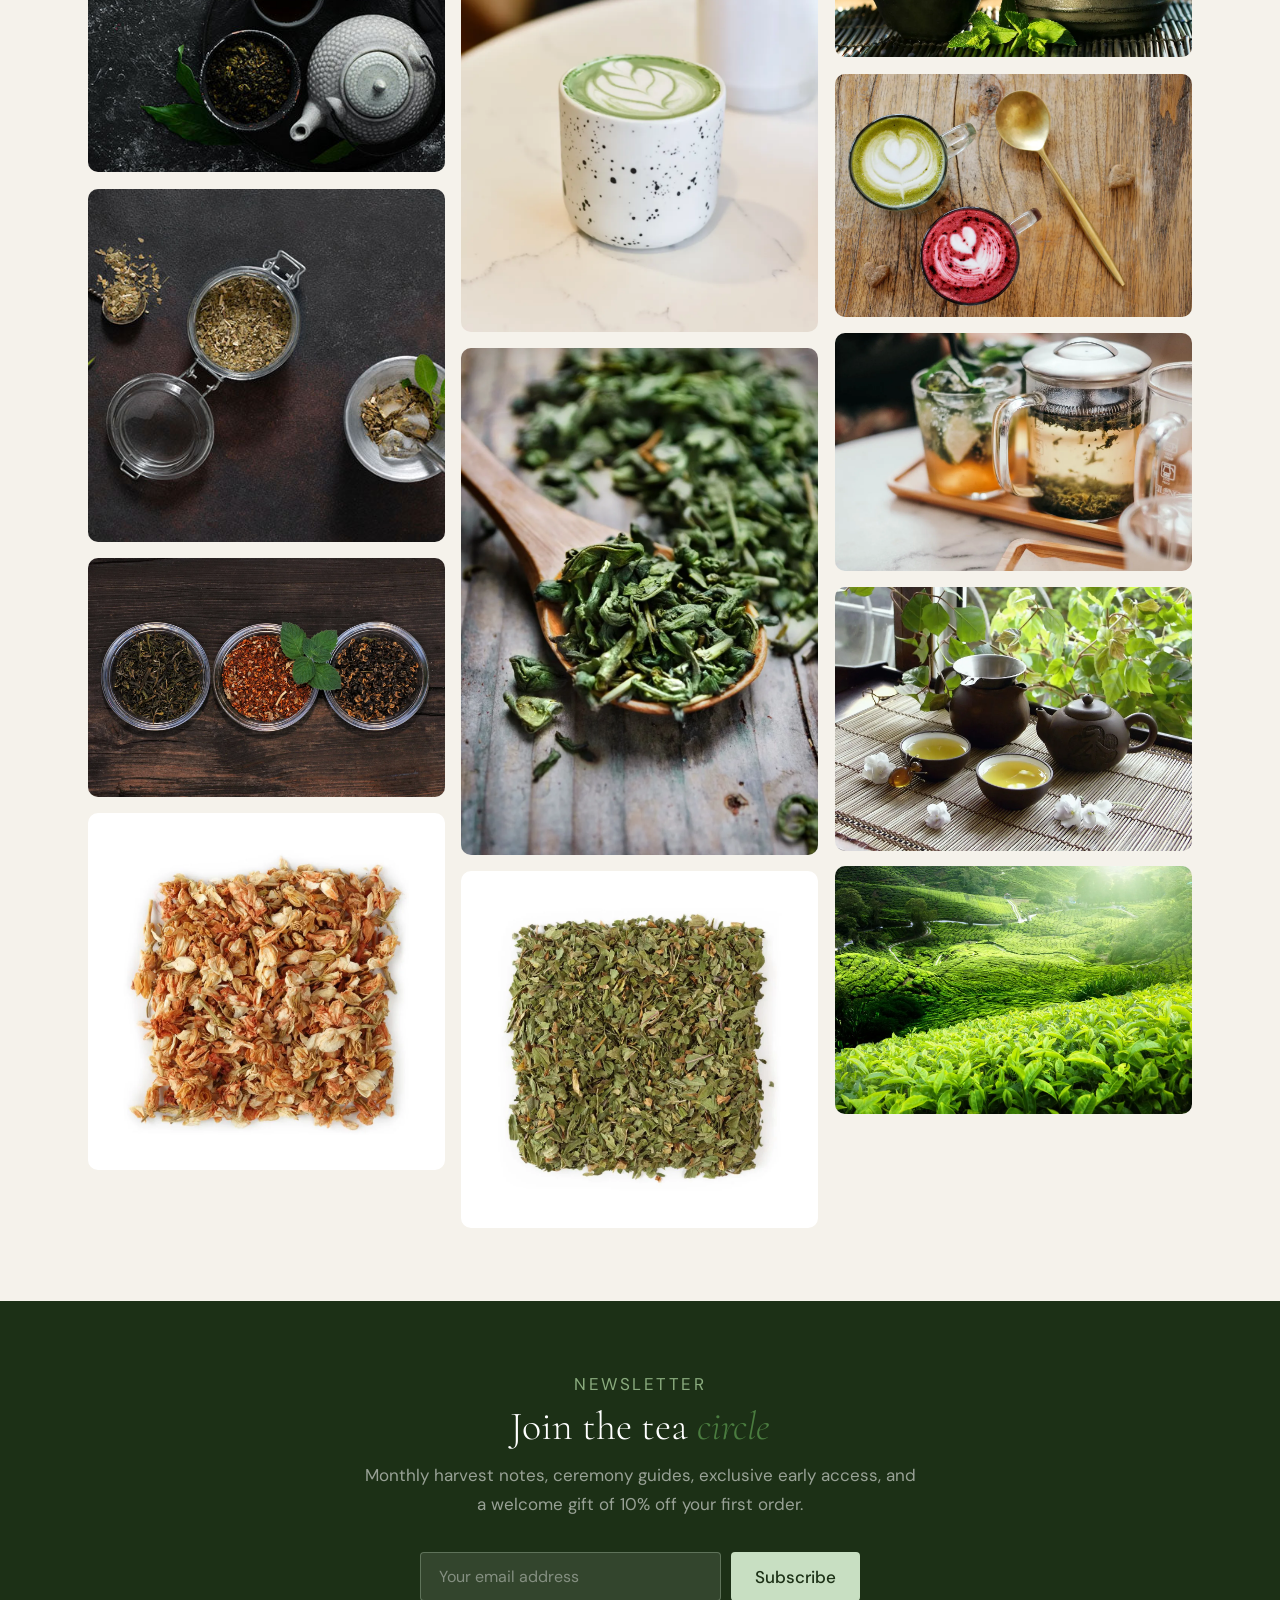
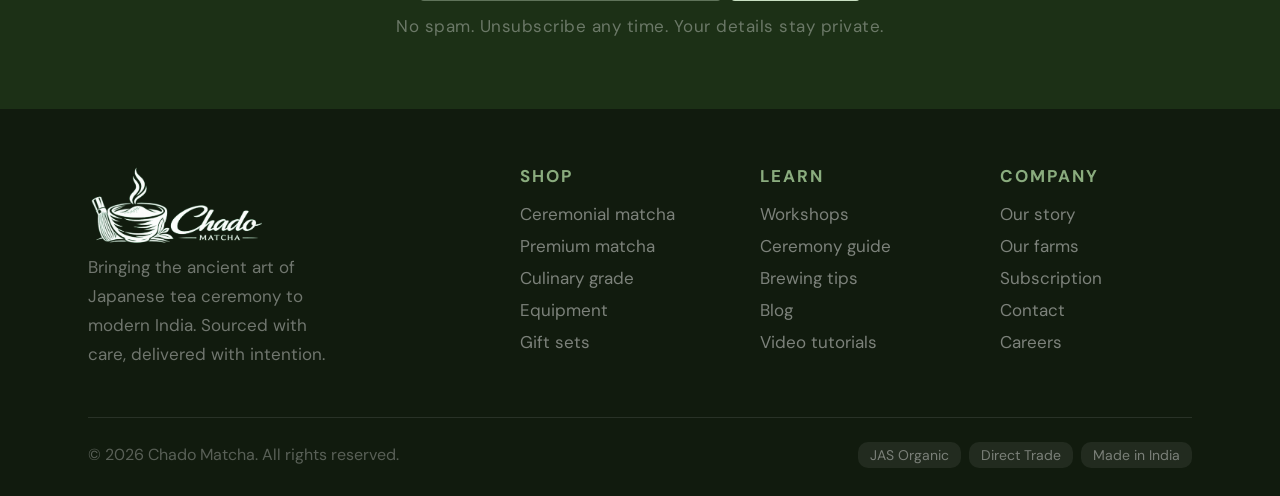
==== commit 5de8528c: "Update nav logo to chado2-logo.png across all pages and fix nav CSS Co-Authored-By: Claude Sonnet 4." ====
--- a/index.html
+++ b/index.html
@@ -15,7 +15,7 @@
 <nav class="nav">
   <div class="nav-inner">
     <a href="index.html">
-  <img src="images/chado-matcha-logo.png" alt="Chado Matcha Logo">
+  <img src="images/chado2-logo.png" alt="Chado Matcha Logo">
 </a>
     <ul class="nav-links">
       <li class="has-dropdown"><a href="index.html" class='active'>Home</a>
--- a/style.css
+++ b/style.css
@@ -51,21 +51,52 @@
 body{font-family:'DM Sans',sans-serif;color:var(--text-dark);background:var(--bg-main);transition:background 0.3s,color 0.3s;}
 
 /* ── NAV ── */
-.nav{background:#1c3016;position:sticky;top:0;z-index:100;}
+.nav{background:#fff;position:sticky;top:0;z-index:100;}
+html[data-theme="dark"] .nav{background:#1c3016;position:sticky;top:0;z-index:100;}
 .nav-inner{display:flex;align-items:center;justify-content:space-between;padding:14px 48px;gap:16px;}
 .nav-logo{font-family:'Cormorant Garamond',serif;font-size:22px;font-weight:300;color:#fff;letter-spacing:3px;text-transform:uppercase;white-space:nowrap;text-decoration:none;}
 .nav-logo span{font-style:italic;color:#c8dfc2;}
 .nav-links{display:flex;gap:24px;list-style:none;}
-.nav-links li a{text-decoration:none;font-size:14px;color:rgba(255,255,255,0.65);letter-spacing:1.5px;text-transform:uppercase;font-weight:400;transition:color 0.2s;}
-.nav-links li a:hover,.nav-links li a.active{color:#fff;}
-
+.nav-links li a{text-decoration:none;font-size:14px;letter-spacing:1.5px;text-transform:uppercase;font-weight:400;transition:color 0.2s;}
+html[data-theme="dark"] .nav-links li a:hover,html[data-theme="dark"].nav-links li a.active{color:#fff;}
+.nav-links li a:hover,.nav-links li a.active{color:#000;}
+html[data-theme="dark"] .nav-links li a{
+color:rgba(255,255,255,0.65);
+}
+.nav-links li a{
+color:#000;
+}
+html[data-theme="dark"] .dropdown
+{
+  background:#142610;
+}
+.dropdown
+{
+  background:#fff;
+}
+html[data-theme="dark"] .dropdown li a:hover
+{
+  color: #fff;
+}
+.dropdown li a:hover
+{
+  color: #000;
+}
+html[data-theme="dark"] .dropdown li a
+{
+color: rgba(255,255,255,0.65);
+}
+.dropdown li a
+{
+color:#000;
+}
 /* Dropdown */
 .nav-links li{position:relative;}
 .nav-links li.has-dropdown>a::after{content:'▾';font-size:15px;margin-left:5px;opacity:0.7;}
-.dropdown{display:block;position:absolute;top:calc(100% + 10px);left:0;background:#142610;border:0.5px solid rgba(200,223,194,0.15);border-radius:6px;min-width:160px;padding:8px 0;z-index:200;box-shadow:0 8px 24px rgba(0,0,0,0.3);}
+.dropdown{display:block;position:absolute;top:calc(100% + 10px);left:0;border:0.5px solid rgba(200,223,194,0.15);border-radius:6px;min-width:160px;padding:8px 0;z-index:200;box-shadow:0 8px 24px rgba(0,0,0,0.3);}
 .dropdown li{list-style:none;}
-.dropdown li a{display:block;padding:9px 18px;font-size:17px;color:rgba(255,255,255,0.65);letter-spacing:0.5px;text-transform:none;white-space:nowrap;text-decoration:none;transition:color 0.2s,background 0.2s;}
-.dropdown li a:hover{color:#fff;background:rgba(255,255,255,0.07);}
+.dropdown li a{display:block;padding:9px 18px;font-size:17px;letter-spacing:0.5px;text-transform:none;white-space:nowrap;text-decoration:none;transition:color 0.2s,background 0.2s;}
+.dropdown li a:hover{background:rgba(255,255,255,0.07);}
 .nav-links li.has-dropdown .dropdown{opacity:0;pointer-events:none;transform:translateY(8px);transition:opacity 0.22s ease,transform 0.22s ease;}
 .nav-links li.has-dropdown .dropdown.open{display:block;opacity:1;pointer-events:auto;transform:translateY(0);}
 
@@ -80,12 +111,15 @@
 
 /* Nav right buttons */
 .nav-right{display:flex;align-items:center;gap:8px;flex-shrink:0;}
-.btn-theme{background:rgba(255,255,255,0.08);border:0.5px solid rgba(255,255,255,0.25);color:#fff;width:34px;height:34px;border-radius:50%;font-size:17px;cursor:pointer;display:flex;align-items:center;justify-content:center;transition:background 0.2s;}
+.btn-theme{background:rgba(255,255,255,0.08);border:0.5px solid #000;color:#fff;width:34px;height:34px;border-radius:50%;font-size:17px;cursor:pointer;display:flex;align-items:center;justify-content:center;transition:background 0.2s;}
 .btn-theme:hover{background:rgba(255,255,255,0.18);}
-.btn-rtl{background:rgba(255,255,255,0.08);border:0.5px solid rgba(255,255,255,0.25);color:#fff;padding:0 10px;height:34px;border-radius:4px;font-size:13px;letter-spacing:0.5px;cursor:pointer;font-family:'DM Sans',sans-serif;white-space:nowrap;transition:background 0.2s;}
+.btn-rtl{background:rgba(255,255,255,0.08);border:0.5px solid #000;color:#000;padding:0 10px;height:34px;border-radius:4px;font-size:13px;letter-spacing:0.5px;cursor:pointer;font-family:'DM Sans',sans-serif;white-space:nowrap;transition:background 0.2s;}
 .btn-rtl:hover{background:rgba(255,255,255,0.18);}
-.btn-login{background:transparent;border:0.5px solid rgba(255,255,255,0.4);color:#fff;padding:0 16px;height:34px;border-radius:4px;font-size:14px;letter-spacing:0.5px;cursor:pointer;font-family:'DM Sans',sans-serif;white-space:nowrap;transition:background 0.2s;}
-.btn-login:hover{background:rgba(255,255,255,0.1);}
+.btn-login{padding:0 16px;height:34px;border-radius:4px;font-size:14px;letter-spacing:0.5px;cursor:pointer;font-family:'DM Sans',sans-serif;white-space:nowrap;transition:background 0.2s;}
+html[data-theme="dark"] .btn-login:hover{background:rgba(255,255,255,0.1);}
+html[data-theme="dark"] .btn-login {background:transparent;border:0.5px solid rgba(255,255,255,0.4);color:#fff;}
+html[data-theme="dark"] .btn-rtl{background:rgba(255,255,255,0.08);border:0.5px solid #000;color:#fff;}
+html[data-theme="dark"] .btn-rtl:hover{background:rgba(255,255,255,0.18);}
 
 /* Hamburger */
 .nav-hamburger{display:none;background:none;border:none;cursor:pointer;flex-direction:column;gap:5px;padding:4px;}
@@ -127,7 +161,7 @@
 
 /* ── TRUST BAR ── */
 .trust-bar{background:#2e5026;border-top:0.5px solid rgba(200,223,194,0.15);border-bottom:0.5px solid rgba(200,223,194,0.15);width:100%;}
-.trust-bar-inner{display:flex;align-items:center;justify-content:space-around;padding:16px 48px;margin:0 auto;flex-wrap:wrap;gap:12px;}
+.trust-bar-inner{max-width:1200px;display:flex;align-items:center;justify-content:space-around;padding:16px 48px;margin:0 auto;flex-wrap:wrap;gap:12px;}
 .trust-item{display:flex;align-items:center;gap:10px;color:rgba(255,255,255,0.7);font-size:17px;letter-spacing:0.5px;}
 .trust-icon{width:52px;height:52px;border-radius:50%;overflow:hidden;flex-shrink:0;}
 .trust-icon img{width:100%;height:100%;object-fit:cover;}
@@ -378,6 +412,11 @@
   display: inline-flex !important;
   width: 100%;
   position: relative;
+}
+	.nav-mobile-menu.open {
+  display: flex;
+  position: fixed !important;
+  width: 100% !important;
 }
   .hero-inner{padding:56px 32px;min-height:auto;gap:32px;}
   .hero-h1,.page-hero .hero-h1{font-size:48px;}
@@ -440,7 +479,7 @@
   .page-hero .hero-h1{font-size:30px;}
 }
 .nav-inner img {
-  width: 180px;
+  width: 150px;
 }
 .sec-header,.grade-price {
   text-align: center;
@@ -751,7 +790,7 @@
 /* ── WHY CHOOSE ── */
 .h2-why{background:#1c3016;width:100%;padding:96px 0;overflow:hidden;}
 .h2-why-inner{max-width:1200px;margin:0 auto;padding:0 80px;}
-.h2-why-grid{display:grid;grid-template-columns:380px 1fr;gap:80px;align-items:start;}
+.h2-why-grid{display:grid;grid-template-columns:380px 1fr;gap:80px;align-items:center;}
 .h2-why-left .sec-label{color:#8aac7e;}
 .h2-why-left .h2-section-title{font-family:'Cormorant Garamond',serif;font-size:48px;font-weight:300;color:#fff;line-height:1.1;margin-bottom:20px;}
 .h2-why-left .h2-section-title em{font-style:italic;color:#c8dfc2;}
@@ -1527,4 +1566,18 @@
   color: #fff !important;
   border: 1px solid #fff !important;
 }
-	
+html[data-theme="dark"] .about-us-bg,html[data-theme="dark"] .ceremony-bg,html[data-theme="dark"] .h2-why,html[data-theme="dark"] .h2-gallery,html[data-theme="dark"] .facts-bg,html[data-theme="dark"] .benefits-bg,html[data-theme="dark"] .science-bg,html[data-theme="dark"] .instructor-bg,html[data-theme="dark"] .benefits2-bg  
+{
+	background:#000 !important;
+}
+.btn-theme {
+  border: 0.5px solid #000;
+}
+.btn-rtl:hover {
+  background: rgba(255,255,255,0.18);
+}
+.btn-login{border:0.5px solid #000;color:#000;}
+.btn-login:hover{background:#000;color:#fff;}
+html[data-theme="dark"] .nav-inner img {
+  filter: brightness(0) invert(1);
+}
